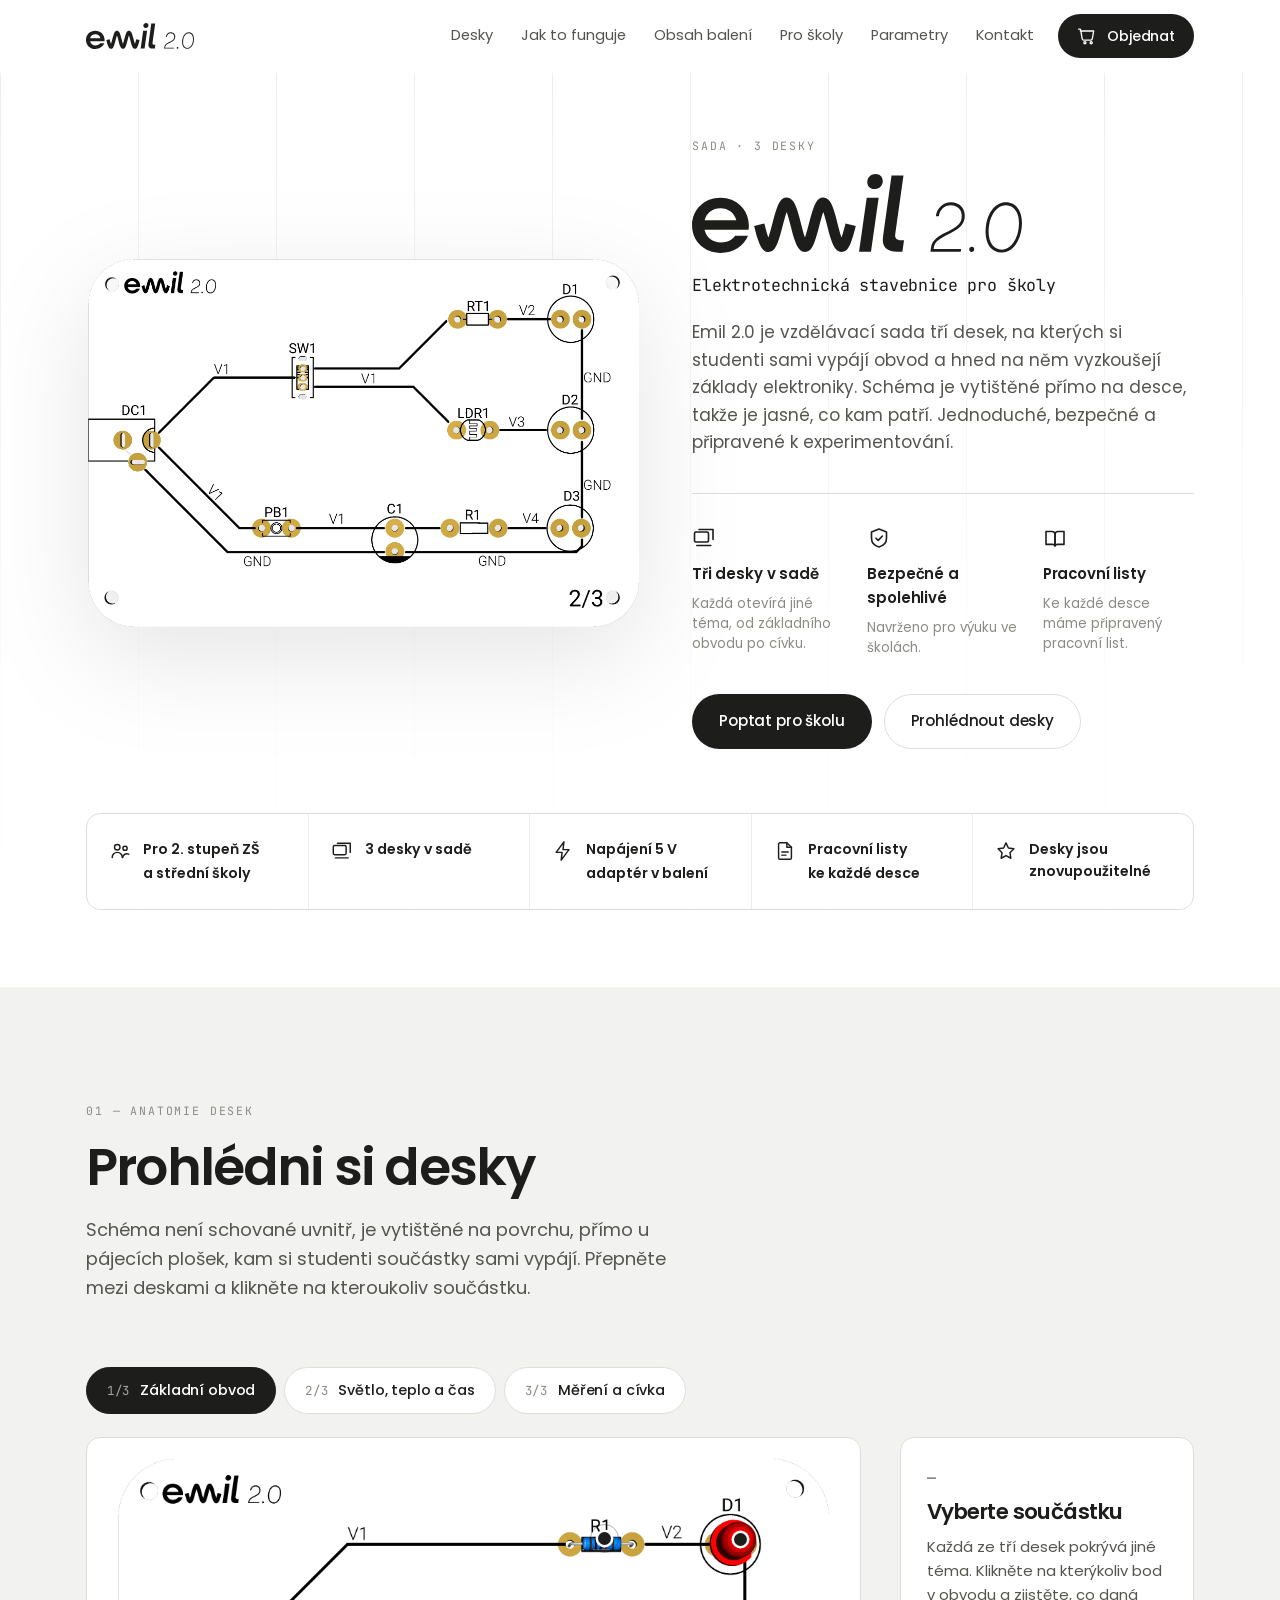
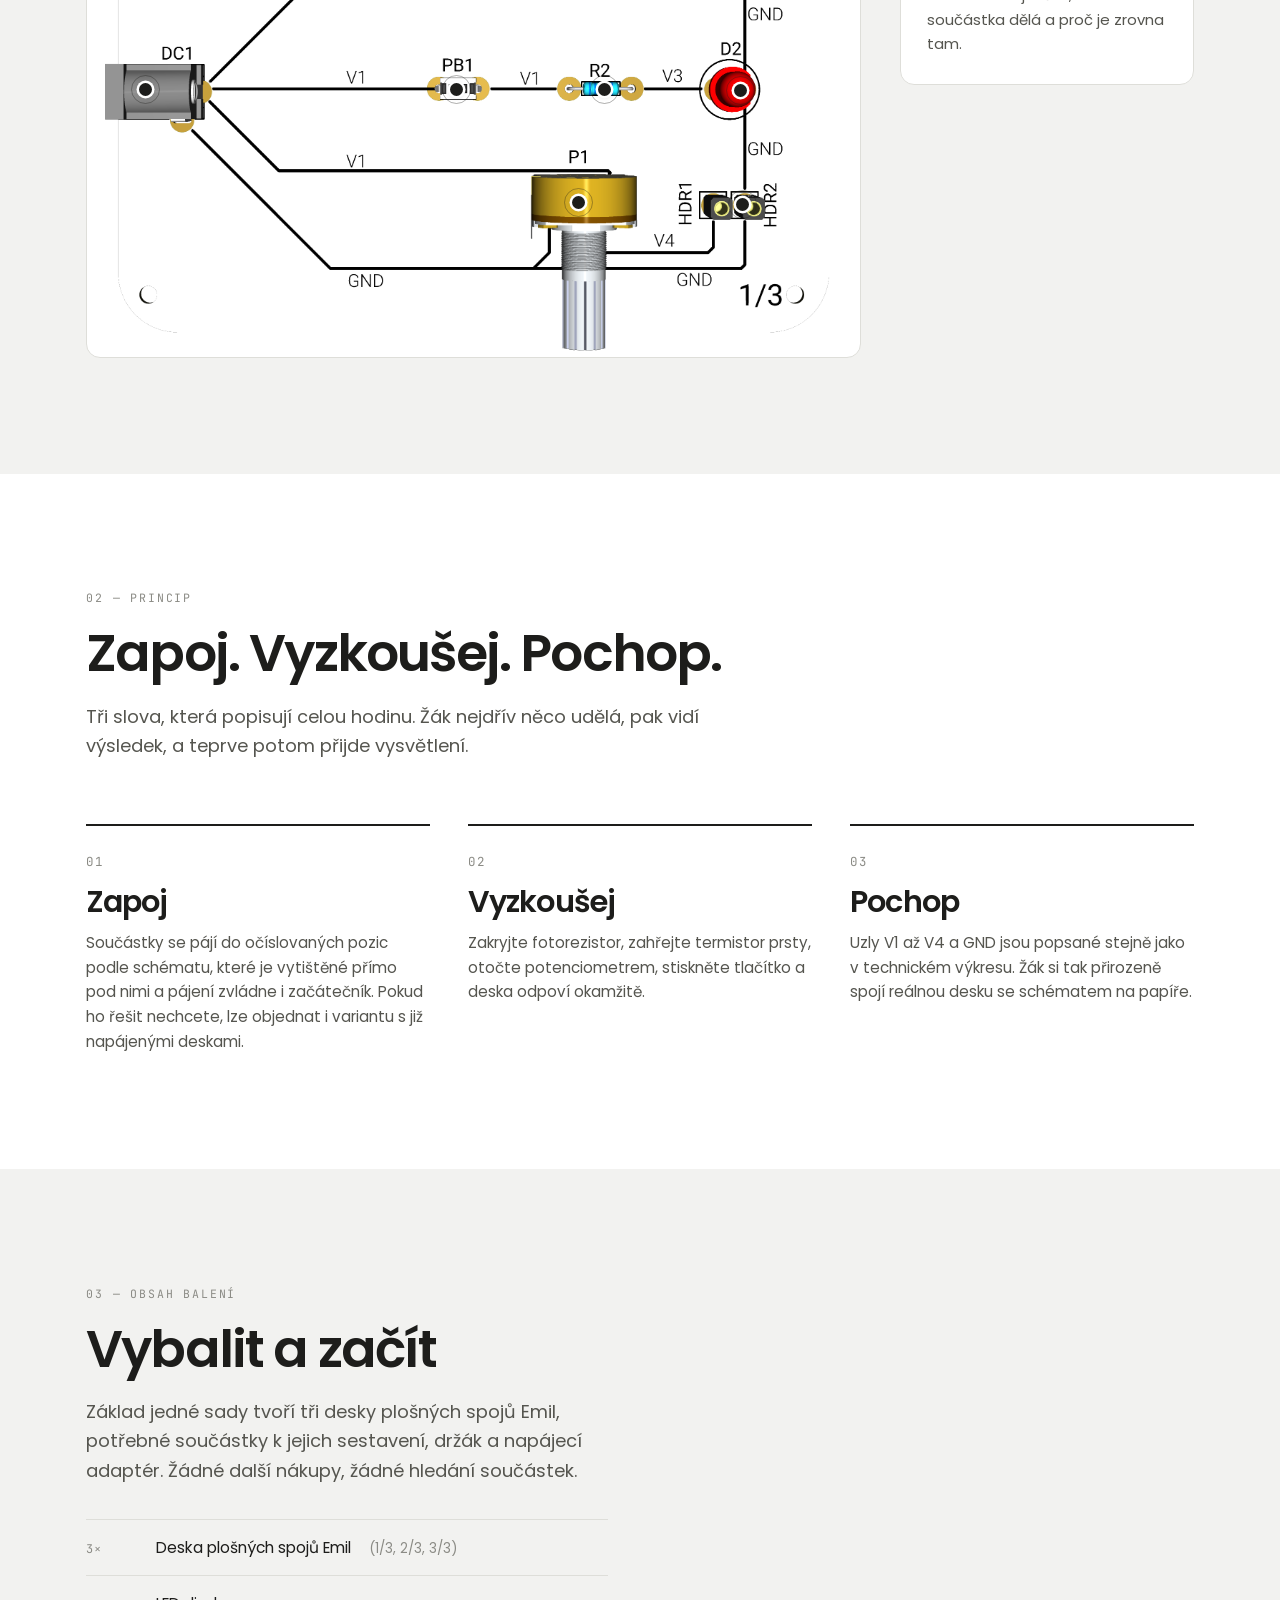
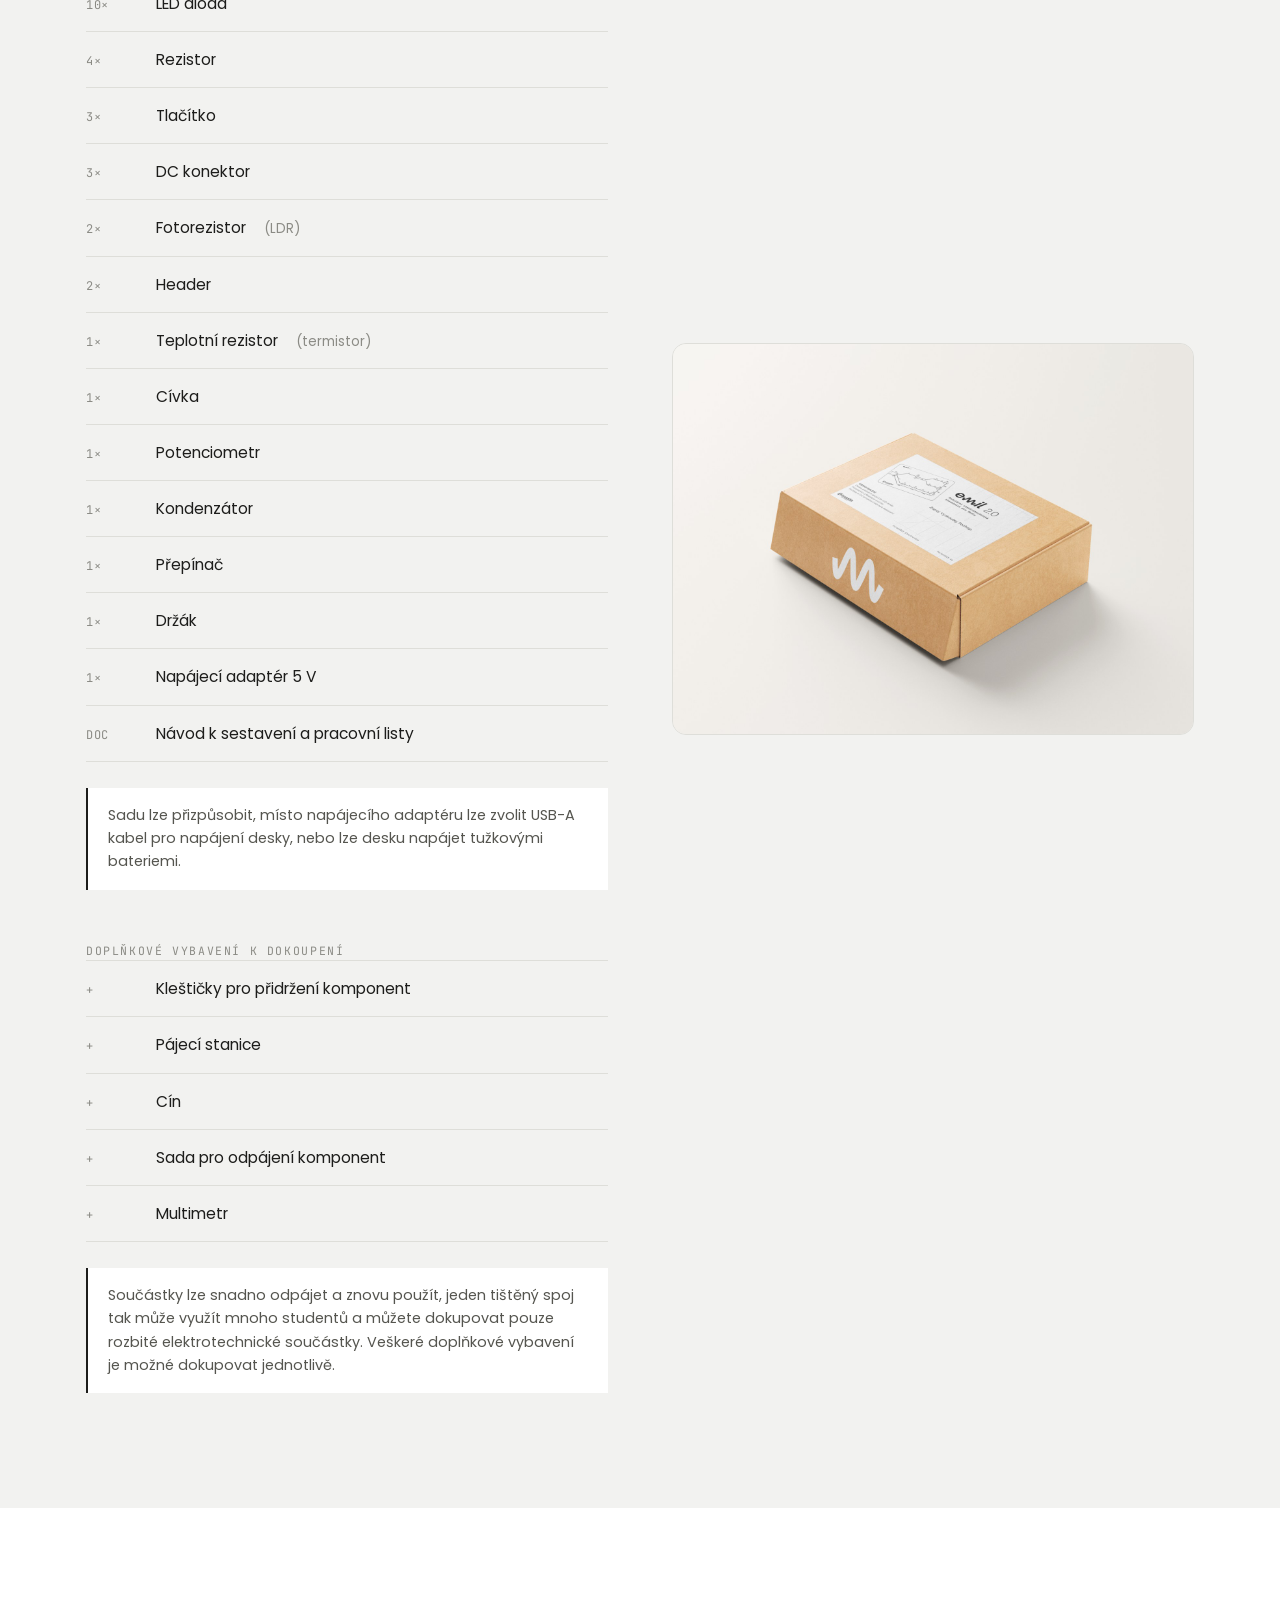
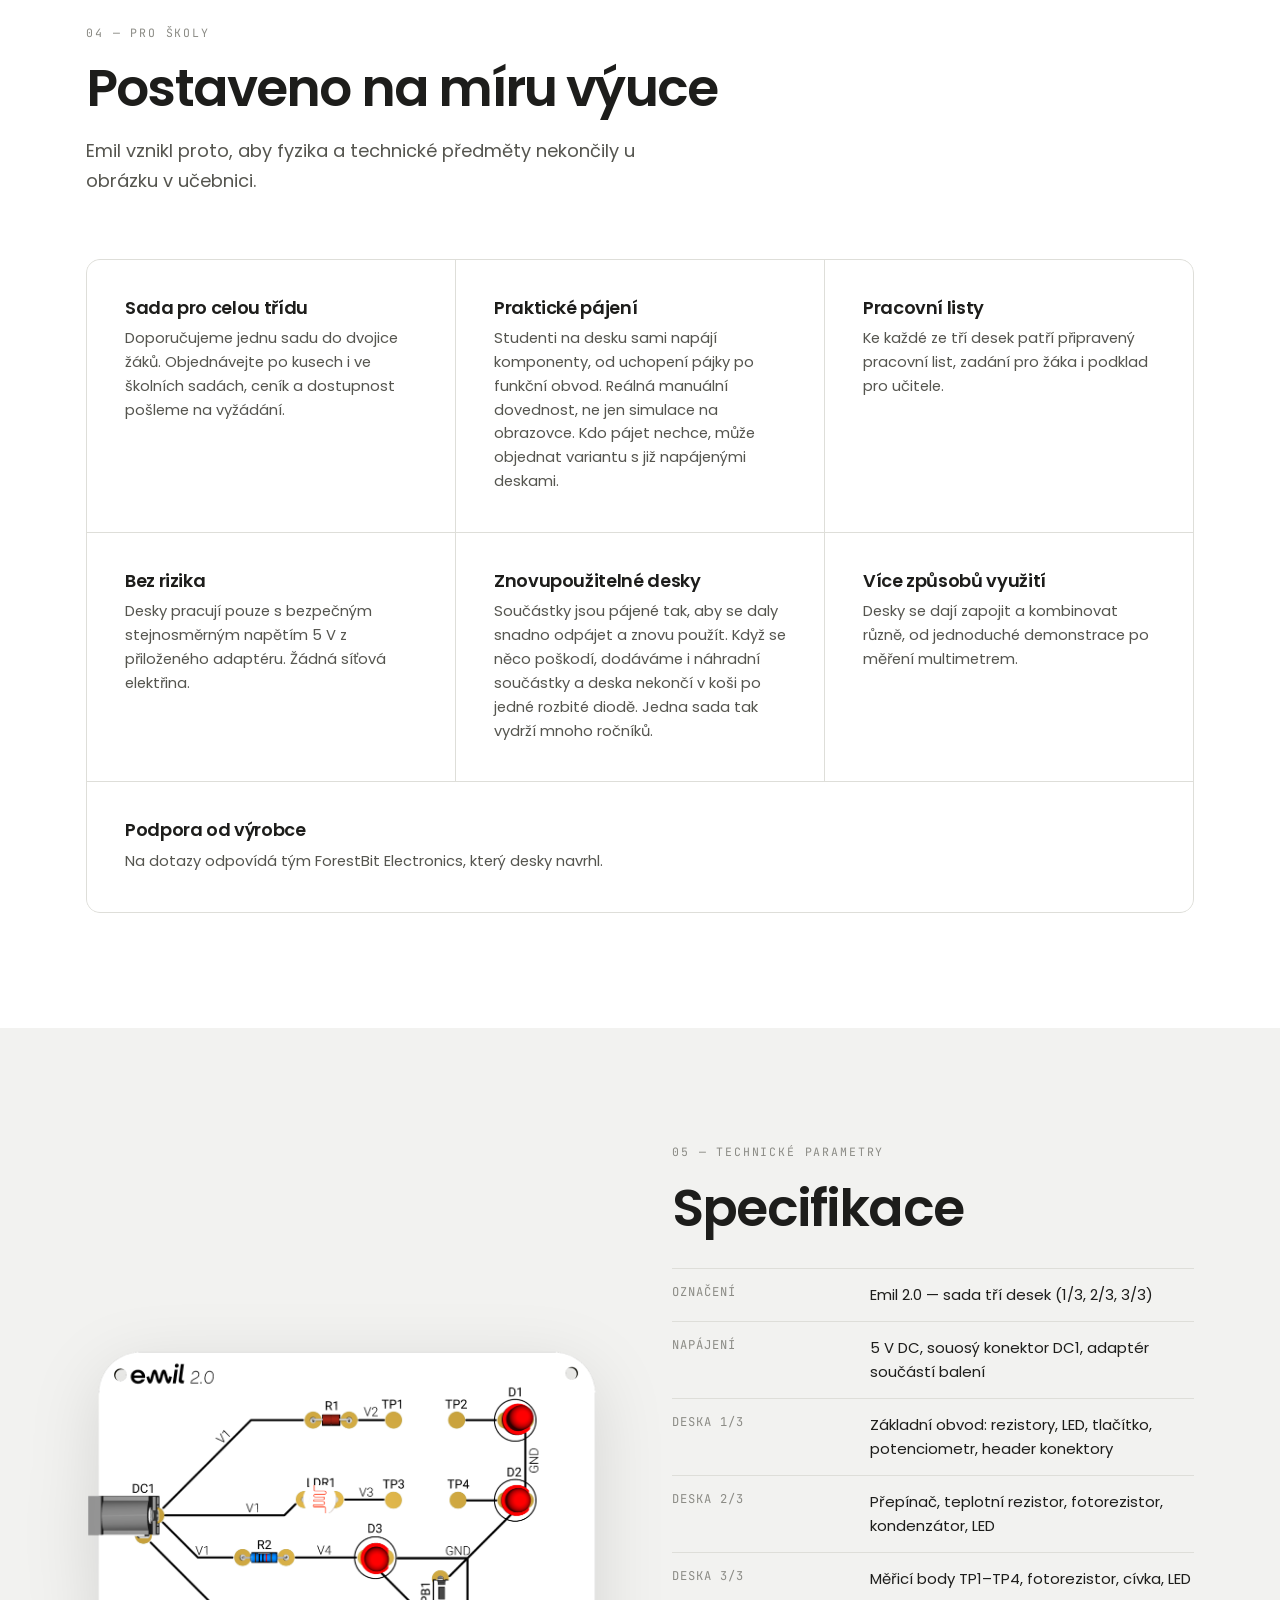
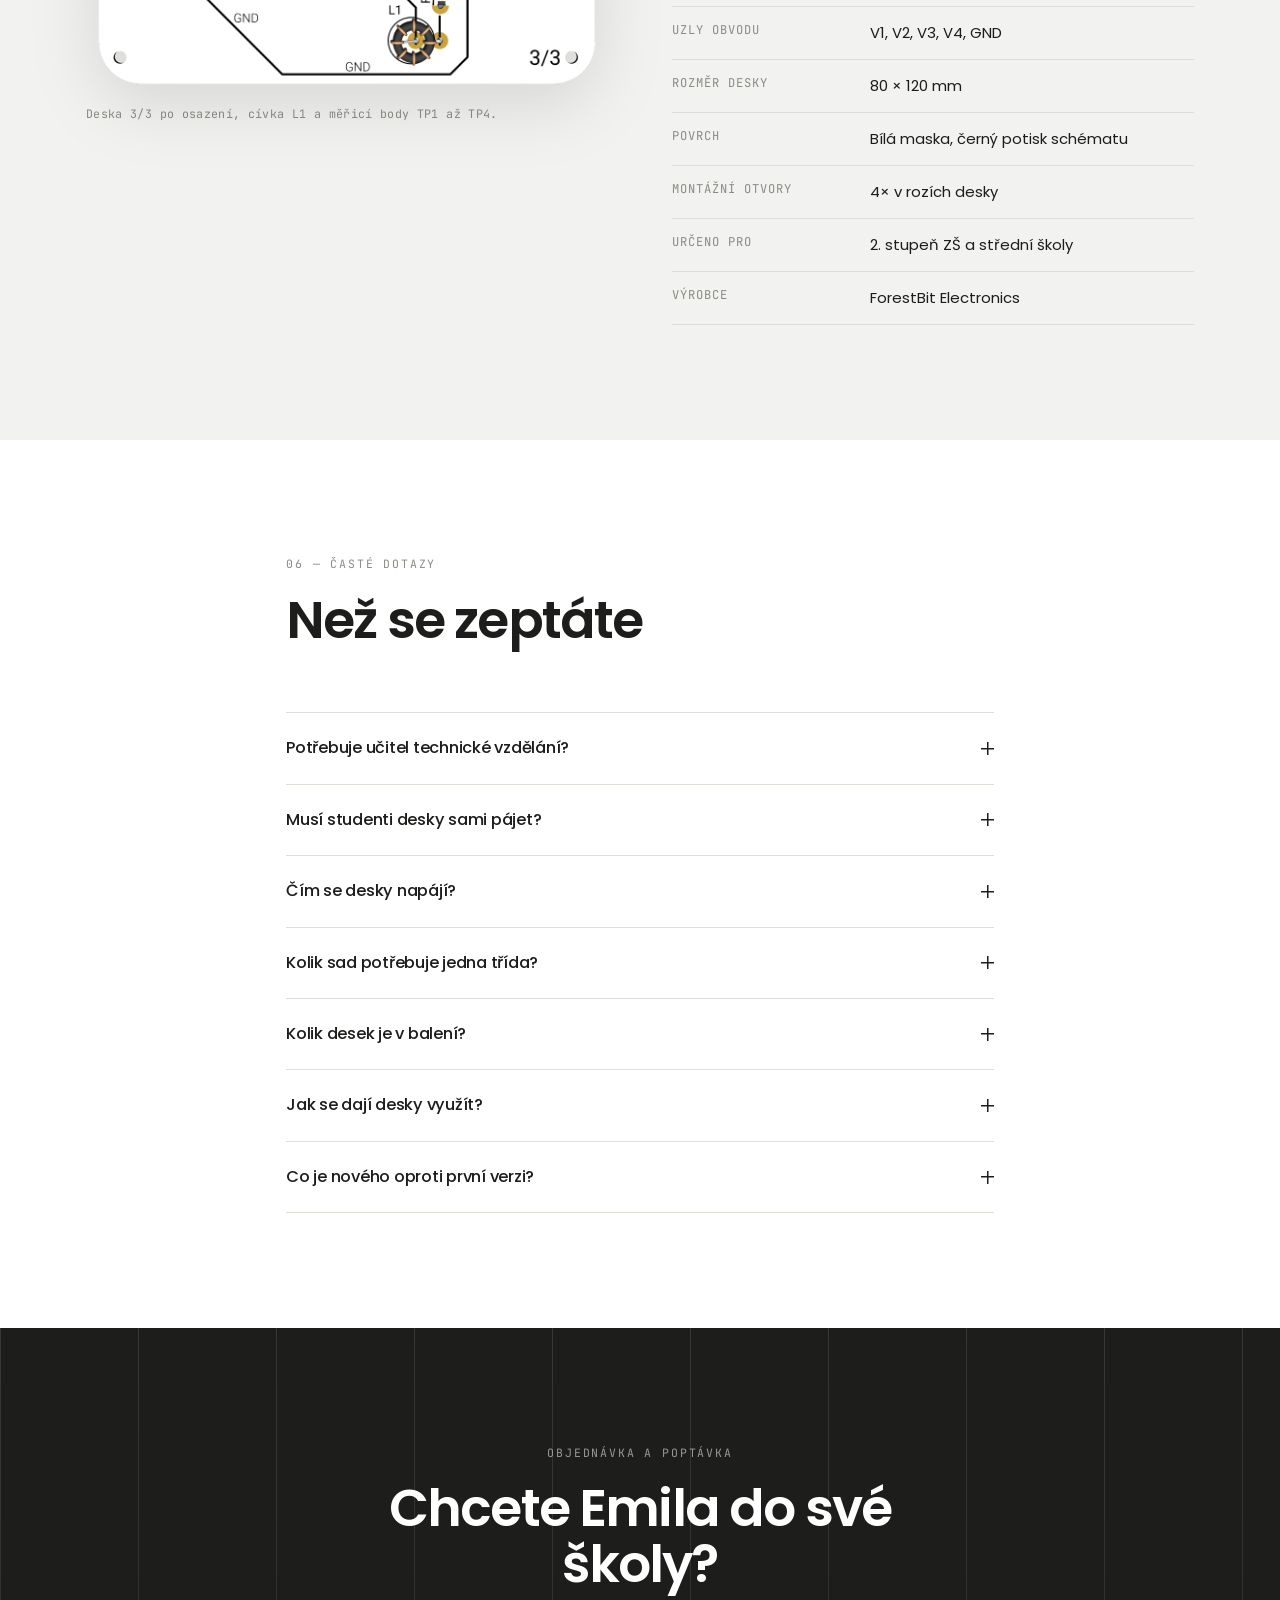
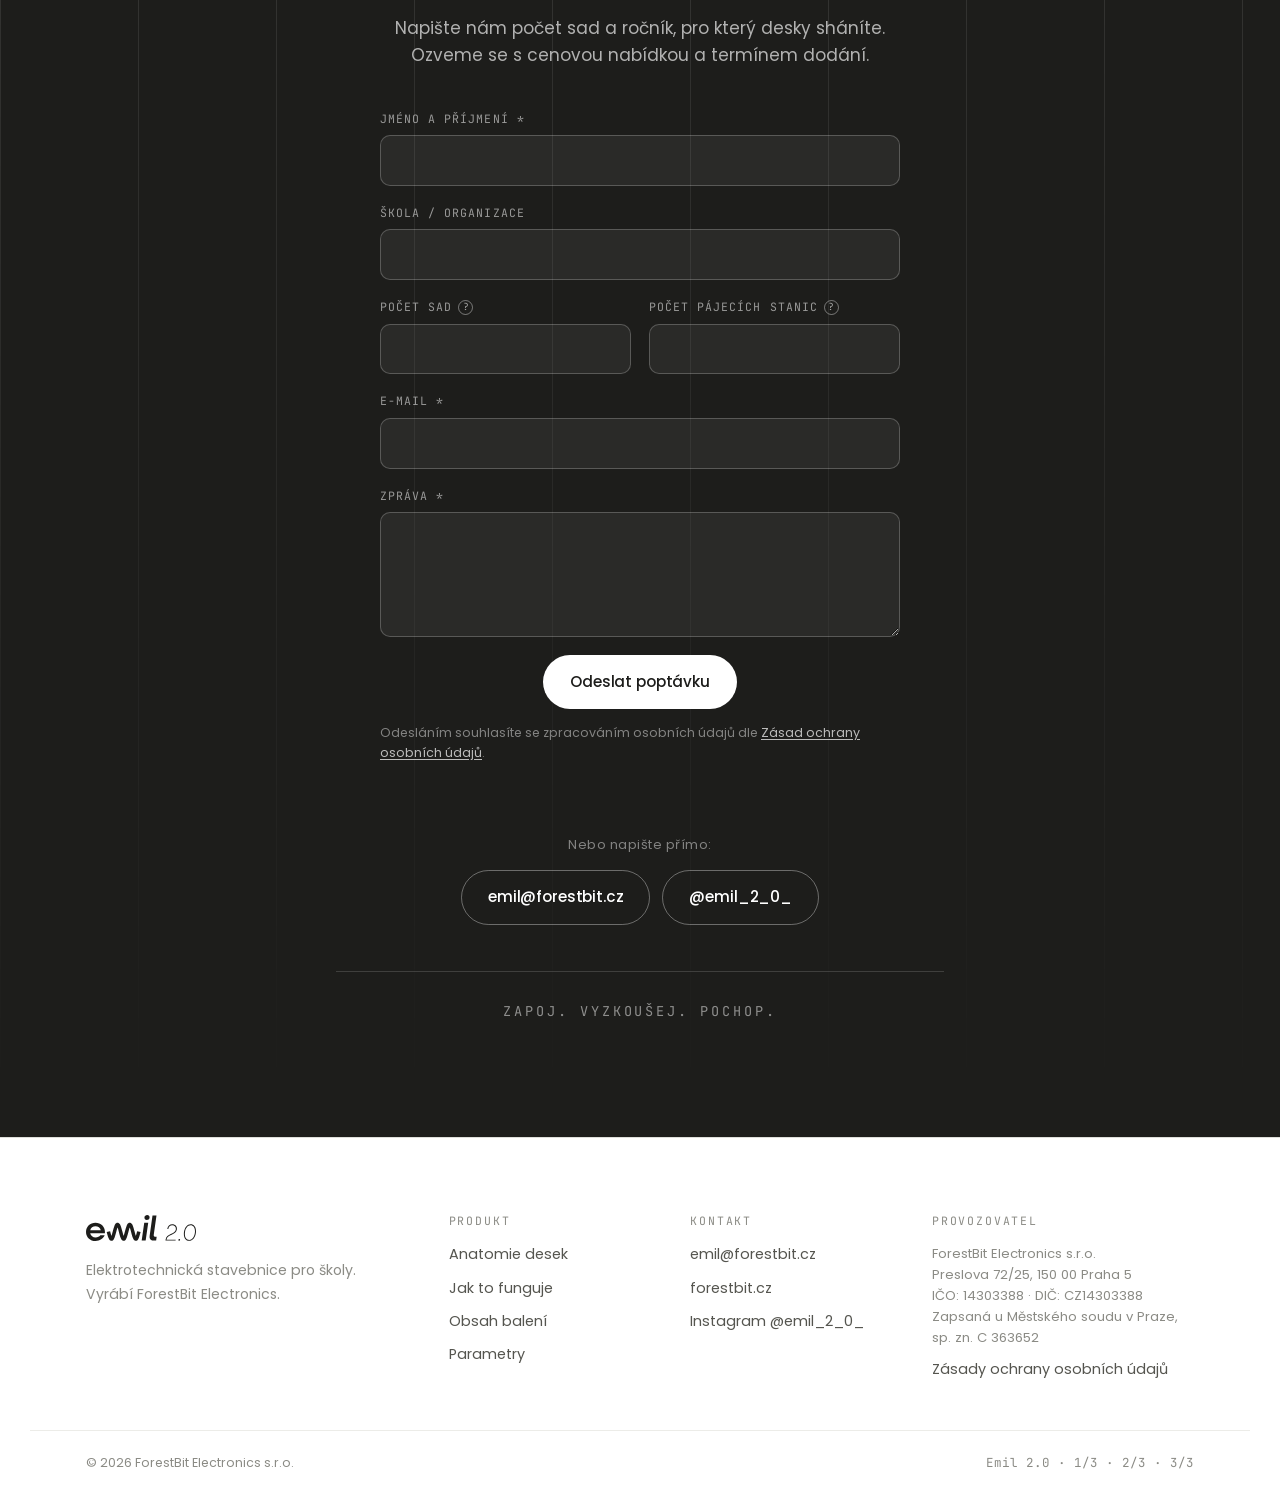
==== index.html @ 06e22cb7 "text" ====
<!DOCTYPE html>
<html lang="cs">
<head>
<meta charset="utf-8">
<meta name="viewport" content="width=device-width, initial-scale=1">
<title>Emil 2.0 — elektrotechnická stavebnice pro školy | ForestBit Electronics</title>
<meta name="description" content="Emil 2.0 je elektrotechnická stavebnice pro základní a střední školy. Tři desky plošných spojů, součástky, adaptér 5 V a pracovní listy. Zapoj. Vyzkoušej. Pochop.">
<meta name="theme-color" content="#ffffff">
<link rel="canonical" href="https://emil.forestbit.cz/">
<meta property="og:title" content="Emil 2.0 — elektrotechnická stavebnice pro školy">
<meta property="og:description" content="Zapoj. Vyzkoušej. Pochop. Tři naučné desky plošných spojů pro výuku základů elektroniky.">
<meta property="og:image" content="https://emil.forestbit.cz/assets/img/emil-deska-2.png">
<meta property="og:url" content="https://emil.forestbit.cz/">
<meta property="og:type" content="website">
<meta property="og:locale" content="cs_CZ">
<meta property="og:site_name" content="Emil 2.0">
<meta name="twitter:card" content="summary_large_image">
<meta name="twitter:title" content="Emil 2.0 — elektrotechnická stavebnice pro školy">
<meta name="twitter:description" content="Zapoj. Vyzkoušej. Pochop. Tři naučné desky plošných spojů pro výuku základů elektroniky.">
<meta name="twitter:image" content="https://emil.forestbit.cz/assets/img/emil-deska-2.png">
<link rel="icon" href="assets/img/favicon.svg" type="image/svg+xml">
<link rel="stylesheet" href="assets/css/fonts.css">
<link rel="stylesheet" href="assets/css/style.css">
<script type="application/ld+json">
{
  "@context": "https://schema.org",
  "@type": "Organization",
  "name": "ForestBit Electronics s.r.o.",
  "url": "https://emil.forestbit.cz/",
  "logo": "https://emil.forestbit.cz/assets/img/emil-logo.svg",
  "email": "emil@forestbit.cz",
  "address": {
    "@type": "PostalAddress",
    "streetAddress": "Preslova 72/25",
    "addressLocality": "Praha 5",
    "postalCode": "150 00",
    "addressCountry": "CZ"
  },
  "identifier": {
    "@type": "PropertyValue",
    "name": "IČO",
    "value": "14303388"
  },
  "vatID": "CZ14303388"
}
</script>
<script type="application/ld+json">
{
  "@context": "https://schema.org",
  "@type": "Product",
  "name": "Emil 2.0",
  "description": "Elektrotechnická stavebnice pro školy — sada tří desek plošných spojů pro výuku základů elektroniky.",
  "image": "https://emil.forestbit.cz/assets/img/emil-deska-2.png",
  "brand": { "@type": "Brand", "name": "ForestBit Electronics" },
  "manufacturer": { "@type": "Organization", "name": "ForestBit Electronics s.r.o." },
  "audience": { "@type": "EducationalAudience", "educationalRole": "student" }
}
</script>
</head>
<body>

<a class="skip-link" href="#hlavni">Přeskočit na obsah</a>
<span id="top" class="visually-hidden"></span>

<!-- ============ HEADER ============ -->
<header class="site-header">
  <div class="wrap header-inner">

    <a class="brand" href="#top" aria-label="Emil 2.0 — úvod">
      <img src="assets/img/emil-logo.svg" alt="Emil 2.0" width="1969" height="475">
    </a>

    <nav class="site-nav" id="nav" aria-label="Hlavní navigace">
      <a href="#desky">Desky</a>
      <a href="#princip">Jak to funguje</a>
      <a href="#baleni">Obsah balení</a>
      <a href="#skoly">Pro školy</a>
      <a href="#parametry">Parametry</a>
      <a href="#kontakt">Kontakt</a>
    </nav>

    <div class="header-actions">
      <a class="btn btn--solid btn--sm" href="#kontakt">
        <svg viewBox="0 0 24 24" class="ico" aria-hidden="true"><path d="M4 6h16l-1.6 9.2a2 2 0 0 1-2 1.8H8.2a2 2 0 0 1-2-1.7L4.4 4.6A1 1 0 0 0 3.4 3.8H2"/><circle cx="9.5" cy="20" r="1.3"/><circle cx="17" cy="20" r="1.3"/></svg>
        Objednat
      </a>
      <button class="nav-toggle" id="navToggle" aria-expanded="false" aria-controls="nav" aria-label="Otevřít menu">
        <span></span><span></span><span></span>
      </button>
    </div>

  </div>
</header>

<main id="hlavni">

<!-- ============ HERO ============ -->
<section class="hero">
  <div class="blueprint" aria-hidden="true"></div>

  <div class="wrap hero-grid">

    <figure class="hero-visual reveal">
      <img src="assets/img/emil-deska-2-hero.png"
           alt="Neosazená deska plošných spojů Emil 2.0 (2/3) s potiskem schématu a pájecími ploškami"
           width="2160" height="1439" fetchpriority="high">
    </figure>

    <div class="hero-copy reveal">
      <p class="eyebrow">Sada · 3 desky</p>

      <h1 class="hero-title">
        <img class="hero-logo" src="assets/img/emil-logo.svg" alt="Emil 2.0" width="1969" height="475">
      </h1>

      <p class="hero-sub">Elektrotechnická stavebnice pro školy</p>

      <p class="hero-text">
        Emil 2.0 je vzdělávací sada tří desek, na kterých si studenti sami
        vypájí obvod a hned na něm vyzkoušejí základy elektroniky. Schéma je
        vytištěné přímo na desce, takže je jasné, co kam patří. Jednoduché,
        bezpečné a připravené k experimentování.
      </p>

      <ul class="hero-features">
        <li>
          <svg viewBox="0 0 24 24" class="ico" aria-hidden="true"><rect x="2.5" y="6" width="14" height="10" rx="1.5"/><path d="M7 3.5h14v10M4.8 19.5h14"/></svg>
          <b>Tři desky v sadě</b>
          <span>Každá otevírá jiné téma, od základního obvodu po cívku.</span>
        </li>
        <li>
          <svg viewBox="0 0 24 24" class="ico" aria-hidden="true"><path d="M12 3l7.5 3v6c0 4.4-3.1 7.9-7.5 9-4.4-1.1-7.5-4.6-7.5-9V6z"/><path d="M9 12.2l2.2 2.2L15.4 10"/></svg>
          <b>Bezpečné a spolehlivé</b>
          <span>Navrženo pro výuku ve školách.</span>
        </li>
        <li>
          <svg viewBox="0 0 24 24" class="ico" aria-hidden="true"><path d="M3 5.5h6a3 3 0 0 1 3 3V20a2.6 2.6 0 0 0-2.4-1.6H3z"/><path d="M21 5.5h-6a3 3 0 0 0-3 3V20a2.6 2.6 0 0 1 2.4-1.6H21z"/></svg>
          <b>Pracovní listy</b>
          <span>Ke každé desce máme připravený pracovní list.</span>
        </li>
      </ul>

      <div class="hero-cta">
        <a class="btn btn--solid" href="#kontakt">Poptat pro školu</a>
        <a class="btn btn--ghost" href="#desky">Prohlédnout desky</a>
      </div>
    </div>

  </div>

  <!-- spec strip -->
  <div class="wrap">
    <ul class="specstrip reveal">
      <li>
        <svg viewBox="0 0 24 24" class="ico" aria-hidden="true"><circle cx="9" cy="8" r="3"/><path d="M3.5 19a5.5 5.5 0 0 1 11 0"/><circle cx="17.5" cy="9" r="2.3"/><path d="M15 19a4.6 4.6 0 0 1 6.5-3.6"/></svg>
        <b>Pro 2. stupeň ZŠ</b><span>a střední školy</span>
      </li>
      <li>
        <svg viewBox="0 0 24 24" class="ico" aria-hidden="true"><rect x="2.5" y="6" width="14" height="10" rx="1.5"/><path d="M7 3.5h14v10M4.8 19.5h14"/></svg>
        <b>3 desky v sadě</b>
      </li>
      <li>
        <svg viewBox="0 0 24 24" class="ico" aria-hidden="true"><path d="M13 2L4.5 13.5H11L10 22l8.5-11.5H12z"/></svg>
        <b>Napájení 5 V</b><span>adaptér v balení</span>
      </li>
      <li>
        <svg viewBox="0 0 24 24" class="ico" aria-hidden="true"><path d="M14 3H6.5A1.5 1.5 0 0 0 5 4.5v15A1.5 1.5 0 0 0 6.5 21h11a1.5 1.5 0 0 0 1.5-1.5V8z"/><path d="M14 3v5h5M8.5 13h7M8.5 16.5h4.5"/></svg>
        <b>Pracovní listy</b><span>ke každé desce</span>
      </li>
      <li>
        <svg viewBox="0 0 24 24" class="ico" aria-hidden="true"><path d="M12 3.2l2.6 5.5 6 .9-4.3 4.3 1 6-5.3-2.9-5.3 2.9 1-6L3.4 9.6l6-.9z"/></svg>
        <b>Desky jsou znovupoužitelné</b>
      </li>
    </ul>
  </div>
</section>

<!-- ============ INTERAKTIVNÍ DESKY ============ -->
<section class="section section--wash" id="desky">
  <div class="wrap">

    <header class="sec-head reveal">
      <p class="eyebrow">01 — Anatomie desek</p>
      <h2>Prohlédni si desky</h2>
      <p class="sec-lead">
        Schéma není schované uvnitř, je vytištěné na povrchu, přímo u pájecích
        plošek, kam si studenti součástky sami vypájí. Přepněte mezi deskami
        a klikněte na kteroukoliv součástku.
      </p>
    </header>

    <div class="board reveal">

      <div class="board-tabs" role="tablist" aria-label="Výběr desky">
        <button role="tab" id="tab-b1" aria-controls="panel-b1" aria-selected="true" data-board="b1">
          <span class="tab-num">1/3</span><span class="tab-name">Základní obvod</span>
        </button>
        <button role="tab" id="tab-b2" aria-controls="panel-b2" aria-selected="false" tabindex="-1" data-board="b2">
          <span class="tab-num">2/3</span><span class="tab-name">Světlo, teplo a čas</span>
        </button>
        <button role="tab" id="tab-b3" aria-controls="panel-b3" aria-selected="false" tabindex="-1" data-board="b3">
          <span class="tab-num">3/3</span><span class="tab-name">Měření a cívka</span>
        </button>
      </div>

      <div class="board-stages">

        <!-- ---- Deska 1/3 ---- -->
        <div class="board-stage" id="panel-b1" role="tabpanel" aria-labelledby="tab-b1">
          <img src="assets/img/emil-deska-1.png" alt="Deska Emil 1/3 — DC konektor, rezistory, dvě LED diody, tlačítko, potenciometr a dva header konektory" width="2160" height="1451">
          <div class="hotspots">
            <button class="hs" style="--x:7.5%;--y:48.4%"  data-part="b1-dc1"><i></i><span class="hs-tag">DC1</span></button>
            <button class="hs" style="--x:66.9%;--y:19.3%" data-part="b1-r1"><i></i><span class="hs-tag">R1</span></button>
            <button class="hs" style="--x:84.5%;--y:19.6%" data-part="b1-d1"><i></i><span class="hs-tag">D1</span></button>
            <button class="hs" style="--x:47.8%;--y:48.4%" data-part="b1-pb1"><i></i><span class="hs-tag">PB1</span></button>
            <button class="hs" style="--x:66.9%;--y:48.4%" data-part="b1-r2"><i></i><span class="hs-tag">R2</span></button>
            <button class="hs" style="--x:84.5%;--y:48.6%" data-part="b1-d2"><i></i><span class="hs-tag">D2</span></button>
            <button class="hs" style="--x:63.5%;--y:70.1%" data-part="b1-p1"><i></i><span class="hs-tag">P1</span></button>
            <button class="hs" style="--x:84.7%;--y:70.5%" data-part="b1-hdr"><i></i><span class="hs-tag">HDR</span></button>
          </div>
        </div>

        <!-- ---- Deska 2/3 ---- -->
        <div class="board-stage" id="panel-b2" role="tabpanel" aria-labelledby="tab-b2" hidden>
          <img src="assets/img/emil-deska-2.png" alt="Deska Emil 2/3 — DC konektor, přepínač, teplotní rezistor, fotorezistor, tlačítko, kondenzátor, rezistor a tři LED diody" width="2160" height="1439" loading="lazy">
          <div class="hotspots">
            <button class="hs" style="--x:7.5%;--y:48.5%"  data-part="b2-dc1"><i></i><span class="hs-tag">DC1</span></button>
            <button class="hs" style="--x:39.5%;--y:32.7%" data-part="b2-sw1"><i></i><span class="hs-tag">SW1</span></button>
            <button class="hs" style="--x:69.5%;--y:18.0%" data-part="b2-rt1"><i></i><span class="hs-tag">RT1</span></button>
            <button class="hs" style="--x:85.9%;--y:18.0%" data-part="b2-d1"><i></i><span class="hs-tag">D1</span></button>
            <button class="hs" style="--x:68.6%;--y:46.6%" data-part="b2-ldr1"><i></i><span class="hs-tag">LDR1</span></button>
            <button class="hs" style="--x:85.9%;--y:46.6%" data-part="b2-d2"><i></i><span class="hs-tag">D2</span></button>
            <button class="hs" style="--x:34.6%;--y:71.1%" data-part="b2-pb1"><i></i><span class="hs-tag">PB1</span></button>
            <button class="hs" style="--x:55.3%;--y:72.2%" data-part="b2-c1"><i></i><span class="hs-tag">C1</span></button>
            <button class="hs" style="--x:68.9%;--y:71.1%" data-part="b2-r1"><i></i><span class="hs-tag">R1</span></button>
            <button class="hs" style="--x:85.9%;--y:71.1%" data-part="b2-d3"><i></i><span class="hs-tag">D3</span></button>
          </div>
        </div>

        <!-- ---- Deska 3/3 ---- -->
        <div class="board-stage" id="panel-b3" role="tabpanel" aria-labelledby="tab-b3" hidden>
          <img src="assets/img/emil-deska-3.png" alt="Deska Emil 3/3 — DC konektor, rezistory, fotorezistor, testovací body TP1 až TP4, tři LED diody, cívka a tlačítko" width="2160" height="1439" loading="lazy">
          <div class="hotspots">
            <button class="hs" style="--x:7.5%;--y:47.8%"  data-part="b3-dc1"><i></i><span class="hs-tag">DC1</span></button>
            <button class="hs" style="--x:47.0%;--y:22.0%" data-part="b3-r1"><i></i><span class="hs-tag">R1</span></button>
            <button class="hs" style="--x:59.0%;--y:22.0%" data-part="b3-tp1"><i></i><span class="hs-tag">TP1</span></button>
            <button class="hs" style="--x:70.9%;--y:22.0%" data-part="b3-tp2"><i></i><span class="hs-tag">TP2</span></button>
            <button class="hs" style="--x:82.5%;--y:21.7%" data-part="b3-d1"><i></i><span class="hs-tag">D1</span></button>
            <button class="hs" style="--x:44.5%;--y:44.8%" data-part="b3-ldr1"><i></i><span class="hs-tag">LDR1</span></button>
            <button class="hs" style="--x:59.0%;--y:44.7%" data-part="b3-tp3"><i></i><span class="hs-tag">TP3</span></button>
            <button class="hs" style="--x:70.9%;--y:44.7%" data-part="b3-tp4"><i></i><span class="hs-tag">TP4</span></button>
            <button class="hs" style="--x:82.4%;--y:44.7%" data-part="b3-d2"><i></i><span class="hs-tag">D2</span></button>
            <button class="hs" style="--x:34.0%;--y:60.7%" data-part="b3-r2"><i></i><span class="hs-tag">R2</span></button>
            <button class="hs" style="--x:55.3%;--y:59.8%" data-part="b3-d3"><i></i><span class="hs-tag">D3</span></button>
            <button class="hs" style="--x:67.4%;--y:70.6%" data-part="b3-pb1"><i></i><span class="hs-tag">PB1</span></button>
            <button class="hs" style="--x:62.5%;--y:82.6%" data-part="b3-l1"><i></i><span class="hs-tag">L1</span></button>
          </div>
        </div>

      </div>

      <aside class="board-panel" aria-live="polite">
        <p class="panel-ref" id="partRef">—</p>
        <h3 id="partName">Vyberte součástku</h3>
        <p id="partText">
          Každá ze tří desek pokrývá jiné téma. Klikněte na kterýkoliv bod
          v obvodu a zjistěte, co daná součástka dělá a proč je zrovna tam.
        </p>
        <dl class="panel-meta" id="partMeta" hidden>
          <div><dt>Uzel</dt><dd id="partNode">—</dd></div>
          <div><dt>Typ</dt><dd id="partType">—</dd></div>
        </dl>
      </aside>

    </div>
  </div>
</section>

<!-- ============ PRINCIP ============ -->
<section class="section" id="princip">
  <div class="wrap">

    <header class="sec-head reveal">
      <p class="eyebrow">02 — Princip</p>
      <h2>Zapoj. Vyzkoušej. Pochop.</h2>
      <p class="sec-lead">
        Tři slova, která popisují celou hodinu. Žák nejdřív něco udělá,
        pak vidí výsledek, a teprve potom přijde vysvětlení.
      </p>
    </header>

    <ol class="steps">
      <li class="step reveal">
        <span class="step-num">01</span>
        <h3>Zapoj</h3>
        <p>
          Součástky se pájí do očíslovaných pozic podle schématu, které je
          vytištěné přímo pod nimi a pájení zvládne i začátečník. Pokud ho
          řešit nechcete, lze objednat i variantu s již napájenými deskami.
        </p>
      </li>
      <li class="step reveal">
        <span class="step-num">02</span>
        <h3>Vyzkoušej</h3>
        <p>
          Zakryjte fotorezistor, zahřejte termistor prsty, otočte
          potenciometrem, stiskněte tlačítko a deska odpoví okamžitě.
        </p>
      </li>
      <li class="step reveal">
        <span class="step-num">03</span>
        <h3>Pochop</h3>
        <p>
          Uzly V1 až V4 a GND jsou popsané stejně jako v technickém výkresu.
          Žák si tak přirozeně spojí reálnou desku se schématem na papíře.
        </p>
      </li>
    </ol>

  </div>
</section>

<!-- ============ OBSAH BALENÍ ============ -->
<section class="section section--wash" id="baleni">
  <div class="wrap split">

    <div class="split-copy reveal">
      <p class="eyebrow">03 — Obsah balení</p>
      <h2>Vybalit a začít</h2>
      <p class="sec-lead">
        Základ jedné sady tvoří tři desky plošných spojů Emil, potřebné
        součástky k jejich sestavení, držák a napájecí adaptér. Žádné další
        nákupy, žádné hledání součástek.
      </p>

      <ul class="parts">
        <li><span class="parts-ref">3×</span> Deska plošných spojů Emil <em>(1/3, 2/3, 3/3)</em></li>
        <li><span class="parts-ref">10×</span> LED dioda</li>
        <li><span class="parts-ref">4×</span> Rezistor</li>
        <li><span class="parts-ref">3×</span> Tlačítko</li>
        <li><span class="parts-ref">3×</span> DC konektor</li>
        <li><span class="parts-ref">2×</span> Fotorezistor <em>(LDR)</em></li>
        <li><span class="parts-ref">2×</span> Header</li>
        <li><span class="parts-ref">1×</span> Teplotní rezistor <em>(termistor)</em></li>
        <li><span class="parts-ref">1×</span> Cívka</li>
        <li><span class="parts-ref">1×</span> Potenciometr</li>
        <li><span class="parts-ref">1×</span> Kondenzátor</li>
        <li><span class="parts-ref">1×</span> Přepínač</li>
        <li><span class="parts-ref">1×</span> Držák</li>
        <li><span class="parts-ref">1×</span> Napájecí adaptér 5 V</li>
        <li><span class="parts-ref">DOC</span> Návod k sestavení a pracovní listy</li>
      </ul>

      <p class="note">
        Sadu lze přizpůsobit, místo napájecího adaptéru lze zvolit USB-A
        kabel pro napájení desky, nebo lze desku napájet tužkovými bateriemi.
      </p>

      <p class="parts-subhead">Doplňkové vybavení k dokoupení</p>
      <ul class="parts">
        <li><span class="parts-ref">+</span> Kleštičky pro přidržení komponent</li>
        <li><span class="parts-ref">+</span> Pájecí stanice</li>
        <li><span class="parts-ref">+</span> Cín</li>
        <li><span class="parts-ref">+</span> Sada pro odpájení komponent</li>
        <li><span class="parts-ref">+</span> Multimetr</li>
      </ul>

      <p class="note">
        Součástky lze snadno odpájet a znovu použít, jeden tištěný spoj tak
        může využít mnoho studentů a můžete dokupovat pouze rozbité
        elektrotechnické součástky. Veškeré doplňkové vybavení je možné
        dokupovat jednotlivě.
      </p>
    </div>

    <figure class="split-media reveal">
      <img src="assets/img/emil-box.jpg" alt="Papírová krabice Emil 2.0 s etiketou a sinusovým znakem na boku" width="1600" height="1200" loading="lazy">
    </figure>

  </div>
</section>

<!-- ============ PRO ŠKOLY ============ -->
<section class="section" id="skoly">
  <div class="wrap">

    <header class="sec-head reveal">
      <p class="eyebrow">04 — Pro školy</p>
      <h2>Postaveno na míru výuce</h2>
      <p class="sec-lead">
        Emil vznikl proto, aby fyzika a technické předměty nekončily
        u obrázku v učebnici.
      </p>
    </header>

    <div class="cards">
      <article class="card reveal">
        <h3>Sada pro celou třídu</h3>
        <p>Doporučujeme jednu sadu do dvojice žáků. Objednávejte po kusech i ve školních sadách, ceník a dostupnost pošleme na vyžádání.</p>
      </article>
      <article class="card reveal">
        <h3>Praktické pájení</h3>
        <p>Studenti na desku sami napájí komponenty, od uchopení pájky po funkční obvod. Reálná manuální dovednost, ne jen simulace na obrazovce. Kdo pájet nechce, může objednat variantu s již napájenými deskami.</p>
      </article>
      <article class="card reveal">
        <h3>Pracovní listy</h3>
        <p>Ke každé ze tří desek patří připravený pracovní list, zadání pro žáka i podklad pro učitele.</p>
      </article>
      <article class="card reveal">
        <h3>Bez rizika</h3>
        <p>Desky pracují pouze s bezpečným stejnosměrným napětím 5 V z přiloženého adaptéru. Žádná síťová elektřina.</p>
      </article>
      <article class="card reveal">
        <h3>Znovupoužitelné desky</h3>
        <p>Součástky jsou pájené tak, aby se daly snadno odpájet a znovu použít. Když se něco poškodí, dodáváme i náhradní součástky a deska nekončí v koši po jedné rozbité diodě. Jedna sada tak vydrží mnoho ročníků.</p>
      </article>
      <article class="card reveal">
        <h3>Více způsobů využití</h3>
        <p>Desky se dají zapojit a kombinovat různě, od jednoduché demonstrace po měření multimetrem.</p>
      </article>
      <article class="card reveal">
        <h3>Podpora od výrobce</h3>
        <p>Na dotazy odpovídá tým ForestBit Electronics, který desky navrhl.</p>
      </article>
    </div>

  </div>
</section>

<!-- ============ PARAMETRY ============ -->
<section class="section section--wash" id="parametry">
  <div class="wrap split split--rev">

    <figure class="split-media split-media--plain reveal">
      <img src="assets/img/emil-deska-3.png" alt="Osazená deska Emil 3/3 s rezistory, fotorezistorem, cívkou, tlačítkem a třemi LED diodami" width="2160" height="1439" loading="lazy">
      <figcaption>Deska 3/3 po osazení, cívka L1 a měřicí body TP1 až TP4.</figcaption>
    </figure>

    <div class="split-copy reveal">
      <p class="eyebrow">05 — Technické parametry</p>
      <h2>Specifikace</h2>

      <table class="spectable">
        <caption class="visually-hidden">Technické parametry sady Emil 2.0</caption>
        <tbody>
          <tr><th scope="row">Označení</th><td>Emil 2.0 — sada tří desek (1/3, 2/3, 3/3)</td></tr>
          <tr><th scope="row">Napájení</th><td>5 V DC, souosý konektor DC1, adaptér součástí balení</td></tr>
          <tr><th scope="row">Deska 1/3</th><td>Základní obvod: rezistory, LED, tlačítko, potenciometr, header konektory</td></tr>
          <tr><th scope="row">Deska 2/3</th><td>Přepínač, teplotní rezistor, fotorezistor, kondenzátor, LED</td></tr>
          <tr><th scope="row">Deska 3/3</th><td>Měřicí body TP1–TP4, fotorezistor, cívka, LED</td></tr>
          <tr><th scope="row">Uzly obvodu</th><td>V1, V2, V3, V4, GND</td></tr>
          <tr><th scope="row">Rozměr desky</th><td>80 × 120 mm</td></tr>
          <tr><th scope="row">Povrch</th><td>Bílá maska, černý potisk schématu</td></tr>
          <tr><th scope="row">Montážní otvory</th><td>4× v rozích desky</td></tr>
          <tr><th scope="row">Určeno pro</th><td>2. stupeň ZŠ a střední školy</td></tr>
          <tr><th scope="row">Výrobce</th><td>ForestBit Electronics</td></tr>
        </tbody>
      </table>
    </div>

  </div>
</section>

<!-- ============ FAQ ============ -->
<section class="section" id="faq">
  <div class="wrap wrap--narrow">

    <header class="sec-head reveal">
      <p class="eyebrow">06 — Časté dotazy</p>
      <h2>Než se zeptáte</h2>
    </header>

    <div class="faq reveal">
      <details>
        <summary>Potřebuje učitel technické vzdělání?</summary>
        <p>Ne. Ke každé desce je připravený pracovní list, který krok za krokem popisuje průběh hodiny i očekávané výsledky.</p>
      </details>
      <details>
        <summary>Musí studenti desky sami pájet?</summary>
        <p>Ano, osazení a zapájení součástek je součástí výuky a studenti si tak prakticky vyzkoušejí pájení. Kdo pájení řešit nechce, může objednat i variantu s již napájenými deskami.</p>
      </details>
      <details>
        <summary>Čím se desky napájí?</summary>
        <p>Napájecím adaptérem 5 V se souosým konektorem, který je součástí balení. Desky nepracují se síťovým napětím.</p>
      </details>
      <details>
        <summary>Kolik sad potřebuje jedna třída?</summary>
        <p>Doporučujeme jednu sadu do dvojice žáků, na běžnou třídu tedy vychází zhruba patnáct sad. Ve dvojici si žáci úlohu rozdělí a zároveň se u desky vystřídají.</p>
      </details>
      <details>
        <summary>Kolik desek je v balení?</summary>
        <p>Tři, Emil 1/3, 2/3 a 3/3. Každá se věnuje jinému tématu: základnímu obvodu, reakci na světlo a teplo, a měření s cívkou.</p>
      </details>
      <details>
        <summary>Jak se dají desky využít?</summary>
        <p>Různě podle úrovně třídy. Od jednoduché demonstrace „co se stane, když…" až po měření multimetrem nebo výpočtem hodnot.</p>
      </details>
      <details>
        <summary>Co je nového oproti první verzi?</summary>
        <p>Verze 2.0 je přepracovaná pro distribuci do škol, čitelnější potisk schématu, odolnější osazovací body a kompletní tištěná dokumentace v balení.</p>
      </details>
    </div>

  </div>
</section>

<!-- ============ KONTAKT / CTA ============ -->
<section class="section cta" id="kontakt">
  <div class="blueprint blueprint--dark" aria-hidden="true"></div>
  <div class="wrap cta-inner reveal">
    <p class="eyebrow eyebrow--inv">Objednávka a poptávka</p>
    <h2>Chcete Emila do své školy?</h2>
    <p class="cta-lead">
      Napište nám počet sad a ročník, pro který desky sháníte. Ozveme se
      s cenovou nabídkou a termínem dodání.
    </p>

    <form class="contact-form" id="contactForm" action="https://formsubmit.co/ajax/emil@forestbit.cz" method="POST" novalidate>
      <input type="hidden" name="_subject" value="Nová poptávka z webu Emil 2.0">
      <input type="hidden" name="_captcha" value="false">
      <input type="text" name="_honey" class="hp-field" tabindex="-1" autocomplete="off" aria-hidden="true">

      <div class="form-row">
        <label for="cfName">Jméno a příjmení *</label>
        <input type="text" id="cfName" name="Jméno" required autocomplete="name">
      </div>

      <div class="form-row">
        <label for="cfSchool">Škola / organizace</label>
        <input type="text" id="cfSchool" name="Škola" autocomplete="organization">
      </div>

      <div class="form-row form-row--split">
        <div>
          <label for="cfQty">
            Počet sad
            <span class="hint">
              <button type="button" class="hint-btn" aria-describedby="hintQty">?</button>
              <span class="hint-bubble" id="hintQty" role="tooltip">Doporučujeme jednu sadu na dvojici studentů.</span>
            </span>
          </label>
          <input type="number" id="cfQty" name="Počet sad" min="1" inputmode="numeric">
        </div>
        <div>
          <label for="cfStations">
            Počet pájecích stanic
            <span class="hint">
              <button type="button" class="hint-btn" aria-describedby="hintStations">?</button>
              <span class="hint-bubble" id="hintStations" role="tooltip">Doporučujeme jednu pájecí stanici na dvojici studentů.</span>
            </span>
          </label>
          <input type="number" id="cfStations" name="Počet pájecích stanic" min="1" inputmode="numeric">
        </div>
      </div>

      <div class="form-row">
        <label for="cfEmail">E-mail *</label>
        <input type="email" id="cfEmail" name="E-mail" required autocomplete="email">
      </div>

      <div class="form-row">
        <label for="cfMessage">Zpráva *</label>
        <textarea id="cfMessage" name="Zpráva" rows="4" required></textarea>
      </div>

      <button class="btn btn--inv" type="submit">Odeslat poptávku</button>
      <p class="form-consent">
        Odesláním souhlasíte se zpracováním osobních údajů dle
        <a href="ochrana-osobnich-udaju.html">Zásad ochrany osobních údajů</a>.
      </p>
      <p class="form-status" id="formStatus" role="status" aria-live="polite"></p>
    </form>

    <p class="cta-alt">Nebo napište přímo:</p>
    <div class="cta-actions">
      <a class="btn btn--outline-inv" href="mailto:emil@forestbit.cz?subject=Poptávka%20Emil%202.0">emil@forestbit.cz</a>
      <a class="btn btn--outline-inv" href="https://www.instagram.com/emil_2_0_/" target="_blank" rel="noopener">@emil_2_0_</a>
    </div>
    <p class="cta-claim">Zapoj. Vyzkoušej. Pochop.</p>
  </div>
</section>

</main>

<!-- ============ FOOTER ============ -->
<footer class="site-footer">
  <div class="wrap footer-grid">

    <div class="footer-brand">
      <img class="footer-logo" src="assets/img/emil-logo.svg" alt="Emil 2.0" width="1969" height="475">
      <p>Elektrotechnická stavebnice pro školy.<br>Vyrábí ForestBit Electronics.</p>
    </div>

    <nav class="footer-nav" aria-label="Patička">
      <h3>Produkt</h3>
      <a href="#desky">Anatomie desek</a>
      <a href="#princip">Jak to funguje</a>
      <a href="#baleni">Obsah balení</a>
      <a href="#parametry">Parametry</a>
    </nav>

    <nav class="footer-nav" aria-label="Kontakty">
      <h3>Kontakt</h3>
      <a href="mailto:emil@forestbit.cz">emil@forestbit.cz</a>
      <a href="https://forestbit.cz" target="_blank" rel="noopener">forestbit.cz</a>
      <a href="https://www.instagram.com/emil_2_0_/" target="_blank" rel="noopener">Instagram @emil_2_0_</a>
    </nav>

    <div class="footer-legal">
      <h3>Provozovatel</h3>
      <p>
        ForestBit Electronics s.r.o.<br>
        Preslova 72/25, 150 00 Praha 5<br>
        IČO: 14303388 · DIČ: CZ14303388<br>
        Zapsaná u Městského soudu v Praze, sp. zn. C 363652
      </p>
      <a href="ochrana-osobnich-udaju.html">Zásady ochrany osobních údajů</a>
    </div>

  </div>

  <div class="wrap footer-bottom">
    <p>© <span id="year">2026</span> ForestBit Electronics s.r.o.</p>
    <p class="footer-mono">Emil 2.0 · 1/3 · 2/3 · 3/3</p>
  </div>
</footer>

<script src="assets/js/main.js"></script>
</body>
</html>
---- assets/css/fonts.css ----
/* Self-hosted Poppins + JetBrains Mono (latin, latin-ext) — staženo z Google Fonts, aby web nenačítal fonty.googleapis.com */

@font-face {
  font-family: 'JetBrains Mono';
  font-style: normal;
  font-weight: 400;
  font-display: swap;
  src: url('../fonts/jetbrains-mono-400-latin-ext.woff2') format('woff2');
  unicode-range: U+0100-02BA, U+02BD-02C5, U+02C7-02CC, U+02CE-02D7, U+02DD-02FF, U+0304, U+0308, U+0329, U+1D00-1DBF, U+1E00-1E9F, U+1EF2-1EFF, U+2020, U+20A0-20AB, U+20AD-20C0, U+2113, U+2C60-2C7F, U+A720-A7FF;
}
@font-face {
  font-family: 'JetBrains Mono';
  font-style: normal;
  font-weight: 400;
  font-display: swap;
  src: url('../fonts/jetbrains-mono-400-latin.woff2') format('woff2');
  unicode-range: U+0000-00FF, U+0131, U+0152-0153, U+02BB-02BC, U+02C6, U+02DA, U+02DC, U+0304, U+0308, U+0329, U+2000-206F, U+20AC, U+2122, U+2191, U+2193, U+2212, U+2215, U+FEFF, U+FFFD;
}
@font-face {
  font-family: 'JetBrains Mono';
  font-style: normal;
  font-weight: 500;
  font-display: swap;
  src: url('../fonts/jetbrains-mono-500-latin-ext.woff2') format('woff2');
  unicode-range: U+0100-02BA, U+02BD-02C5, U+02C7-02CC, U+02CE-02D7, U+02DD-02FF, U+0304, U+0308, U+0329, U+1D00-1DBF, U+1E00-1E9F, U+1EF2-1EFF, U+2020, U+20A0-20AB, U+20AD-20C0, U+2113, U+2C60-2C7F, U+A720-A7FF;
}
@font-face {
  font-family: 'JetBrains Mono';
  font-style: normal;
  font-weight: 500;
  font-display: swap;
  src: url('../fonts/jetbrains-mono-500-latin.woff2') format('woff2');
  unicode-range: U+0000-00FF, U+0131, U+0152-0153, U+02BB-02BC, U+02C6, U+02DA, U+02DC, U+0304, U+0308, U+0329, U+2000-206F, U+20AC, U+2122, U+2191, U+2193, U+2212, U+2215, U+FEFF, U+FFFD;
}
@font-face {
  font-family: 'JetBrains Mono';
  font-style: normal;
  font-weight: 700;
  font-display: swap;
  src: url('../fonts/jetbrains-mono-700-latin-ext.woff2') format('woff2');
  unicode-range: U+0100-02BA, U+02BD-02C5, U+02C7-02CC, U+02CE-02D7, U+02DD-02FF, U+0304, U+0308, U+0329, U+1D00-1DBF, U+1E00-1E9F, U+1EF2-1EFF, U+2020, U+20A0-20AB, U+20AD-20C0, U+2113, U+2C60-2C7F, U+A720-A7FF;
}
@font-face {
  font-family: 'JetBrains Mono';
  font-style: normal;
  font-weight: 700;
  font-display: swap;
  src: url('../fonts/jetbrains-mono-700-latin.woff2') format('woff2');
  unicode-range: U+0000-00FF, U+0131, U+0152-0153, U+02BB-02BC, U+02C6, U+02DA, U+02DC, U+0304, U+0308, U+0329, U+2000-206F, U+20AC, U+2122, U+2191, U+2193, U+2212, U+2215, U+FEFF, U+FFFD;
}
@font-face {
  font-family: 'Poppins';
  font-style: normal;
  font-weight: 400;
  font-display: swap;
  src: url('../fonts/poppins-400-latin-ext.woff2') format('woff2');
  unicode-range: U+0100-02BA, U+02BD-02C5, U+02C7-02CC, U+02CE-02D7, U+02DD-02FF, U+0304, U+0308, U+0329, U+1D00-1DBF, U+1E00-1E9F, U+1EF2-1EFF, U+2020, U+20A0-20AB, U+20AD-20C0, U+2113, U+2C60-2C7F, U+A720-A7FF;
}
@font-face {
  font-family: 'Poppins';
  font-style: normal;
  font-weight: 400;
  font-display: swap;
  src: url('../fonts/poppins-400-latin.woff2') format('woff2');
  unicode-range: U+0000-00FF, U+0131, U+0152-0153, U+02BB-02BC, U+02C6, U+02DA, U+02DC, U+0304, U+0308, U+0329, U+2000-206F, U+20AC, U+2122, U+2191, U+2193, U+2212, U+2215, U+FEFF, U+FFFD;
}
@font-face {
  font-family: 'Poppins';
  font-style: normal;
  font-weight: 500;
  font-display: swap;
  src: url('../fonts/poppins-500-latin-ext.woff2') format('woff2');
  unicode-range: U+0100-02BA, U+02BD-02C5, U+02C7-02CC, U+02CE-02D7, U+02DD-02FF, U+0304, U+0308, U+0329, U+1D00-1DBF, U+1E00-1E9F, U+1EF2-1EFF, U+2020, U+20A0-20AB, U+20AD-20C0, U+2113, U+2C60-2C7F, U+A720-A7FF;
}
@font-face {
  font-family: 'Poppins';
  font-style: normal;
  font-weight: 500;
  font-display: swap;
  src: url('../fonts/poppins-500-latin.woff2') format('woff2');
  unicode-range: U+0000-00FF, U+0131, U+0152-0153, U+02BB-02BC, U+02C6, U+02DA, U+02DC, U+0304, U+0308, U+0329, U+2000-206F, U+20AC, U+2122, U+2191, U+2193, U+2212, U+2215, U+FEFF, U+FFFD;
}
@font-face {
  font-family: 'Poppins';
  font-style: normal;
  font-weight: 600;
  font-display: swap;
  src: url('../fonts/poppins-600-latin-ext.woff2') format('woff2');
  unicode-range: U+0100-02BA, U+02BD-02C5, U+02C7-02CC, U+02CE-02D7, U+02DD-02FF, U+0304, U+0308, U+0329, U+1D00-1DBF, U+1E00-1E9F, U+1EF2-1EFF, U+2020, U+20A0-20AB, U+20AD-20C0, U+2113, U+2C60-2C7F, U+A720-A7FF;
}
@font-face {
  font-family: 'Poppins';
  font-style: normal;
  font-weight: 600;
  font-display: swap;
  src: url('../fonts/poppins-600-latin.woff2') format('woff2');
  unicode-range: U+0000-00FF, U+0131, U+0152-0153, U+02BB-02BC, U+02C6, U+02DA, U+02DC, U+0304, U+0308, U+0329, U+2000-206F, U+20AC, U+2122, U+2191, U+2193, U+2212, U+2215, U+FEFF, U+FFFD;
}
@font-face {
  font-family: 'Poppins';
  font-style: normal;
  font-weight: 700;
  font-display: swap;
  src: url('../fonts/poppins-700-latin-ext.woff2') format('woff2');
  unicode-range: U+0100-02BA, U+02BD-02C5, U+02C7-02CC, U+02CE-02D7, U+02DD-02FF, U+0304, U+0308, U+0329, U+1D00-1DBF, U+1E00-1E9F, U+1EF2-1EFF, U+2020, U+20A0-20AB, U+20AD-20C0, U+2113, U+2C60-2C7F, U+A720-A7FF;
}
@font-face {
  font-family: 'Poppins';
  font-style: normal;
  font-weight: 700;
  font-display: swap;
  src: url('../fonts/poppins-700-latin.woff2') format('woff2');
  unicode-range: U+0000-00FF, U+0131, U+0152-0153, U+02BB-02BC, U+02C6, U+02DA, U+02DC, U+0304, U+0308, U+0329, U+2000-206F, U+20AC, U+2122, U+2191, U+2193, U+2212, U+2215, U+FEFF, U+FFFD;
}
---- assets/css/style.css ----
/* ============================================================
   Emil 2.0 — ForestBit Electronics
   Monochromatický technicistní vizuál dle brand manuálu
   ============================================================ */

:root{
  --ink:      #1d1d1b;
  --ink-70:   #55554f;
  --ink-45:   #8b8b85;
  --paper:    #ffffff;
  --wash:     #f2f2f0;
  --wash-2:   #e8e8e5;
  --line:     #dedeD9;
  --line-soft:#ececE8;

  --font-display: "Poppins", "Segoe UI", system-ui, -apple-system, sans-serif;
  --font-mono: "JetBrains Mono", ui-monospace, "Cascadia Mono", Consolas, monospace;

  --wrap: 1220px;
  --gutter: clamp(20px, 5vw, 56px);
  --sec-y: clamp(72px, 9vw, 132px);
  --r: 14px;

  --ease: cubic-bezier(.2,.7,.25,1);
}

/* ---------- reset ---------- */
*,*::before,*::after{box-sizing:border-box}
[hidden]{display:none !important}
html{-webkit-text-size-adjust:100%; scroll-behavior:smooth; scroll-padding-top:84px}
body{
  margin:0;
  background:var(--paper);
  color:var(--ink);
  font-family:var(--font-display);
  font-size:clamp(15px,.4vw + 14px,17px);
  line-height:1.62;
  -webkit-font-smoothing:antialiased;
}
img,svg{display:block;max-width:100%}
img{height:auto}
h1,h2,h3{margin:0;line-height:1.08;letter-spacing:-.02em;font-weight:600}
p{margin:0}
ul,ol{margin:0;padding:0;list-style:none}
a{color:inherit;text-decoration:none}
button{font:inherit;color:inherit;background:none;border:0;cursor:pointer}
table{border-collapse:collapse;width:100%}

.visually-hidden{position:absolute;width:1px;height:1px;padding:0;margin:-1px;overflow:hidden;clip:rect(0 0 0 0);white-space:nowrap;border:0}

.skip-link{
  position:absolute;left:-9999px;top:0;z-index:200;
  background:var(--ink);color:#fff;padding:12px 18px;border-radius:0 0 8px 0;
}
.skip-link:focus{left:0}

:focus-visible{outline:2px solid var(--ink);outline-offset:3px;border-radius:4px}

/* ---------- layout ---------- */
.wrap{width:100%;max-width:var(--wrap);margin-inline:auto;padding-inline:var(--gutter)}
.wrap--narrow{max-width:820px}
.section{padding-block:var(--sec-y);position:relative}
.section--wash{background:var(--wash)}

/* ---------- typografie ---------- */
.eyebrow{
  font-family:var(--font-mono);
  font-size:.72rem;letter-spacing:.16em;text-transform:uppercase;
  color:var(--ink-45);margin-bottom:18px;
}
.eyebrow--inv{color:rgba(255,255,255,.55)}

.sec-head{max-width:660px;margin-bottom:clamp(40px,5vw,64px)}
.sec-head h2,.split-copy h2,.cta h2{
  font-size:clamp(2rem,4.2vw,3.25rem);
  letter-spacing:-.035em;
}
.sec-lead{margin-top:20px;color:var(--ink-70);font-size:1.06em;max-width:56ch}

/* ---------- prostý právní text (Zásady ochrany osobních údajů) ---------- */
.legal h1{font-size:clamp(2rem,4.2vw,2.75rem);letter-spacing:-.03em}
.legal-updated{margin-top:14px;color:var(--ink-45);font-size:.85rem}
.legal h2{
  margin-top:52px;margin-bottom:16px;
  font-size:1.3rem;letter-spacing:-.01em;
}
.legal p{color:var(--ink-70);line-height:1.75;margin-top:14px}
.legal p:first-of-type{margin-top:0}
.legal ul{margin-top:14px;padding-left:1.2em;color:var(--ink-70);line-height:1.75}
.legal li{margin-top:6px}
.legal a{color:var(--ink);text-decoration:underline;text-underline-offset:3px}
.legal strong{font-weight:600;color:var(--ink)}

/* ---------- blueprint pozadí ---------- */
.blueprint{
  position:absolute;inset:0;pointer-events:none;z-index:0;
  background-image:repeating-linear-gradient(90deg,
      var(--line) 0 1px, transparent 1px 138px);
  -webkit-mask-image:linear-gradient(180deg,rgba(0,0,0,.55),rgba(0,0,0,.12) 60%,transparent);
  mask-image:linear-gradient(180deg,rgba(0,0,0,.55),rgba(0,0,0,.12) 60%,transparent);
}
.blueprint--dark{
  background-image:repeating-linear-gradient(90deg,
      rgba(255,255,255,.13) 0 1px, transparent 1px 138px);
  -webkit-mask-image:linear-gradient(180deg,rgba(0,0,0,.9),transparent);
  mask-image:linear-gradient(180deg,rgba(0,0,0,.9),transparent);
}

/* ---------- tlačítka ---------- */
.btn{
  display:inline-flex;align-items:center;gap:10px;
  padding:14px 26px;border-radius:999px;
  font-weight:500;font-size:.95rem;letter-spacing:-.01em;
  border:1px solid transparent;
  transition:background .25s var(--ease),color .25s var(--ease),
             border-color .25s var(--ease),transform .25s var(--ease);
}
.btn:hover{transform:translateY(-2px)}
.btn--sm{padding:10px 18px;font-size:.88rem}
.btn--solid{background:var(--ink);color:#fff}
.btn--solid:hover{background:#000}
.btn--ghost{border-color:var(--line);background:var(--paper)}
.btn--ghost:hover{border-color:var(--ink)}
.btn--inv{background:#fff;color:var(--ink)}
.btn--outline-inv{border-color:rgba(255,255,255,.35);color:#fff}
.btn--outline-inv:hover{border-color:#fff}

.ico{width:20px;height:20px;flex:none;fill:none;stroke:currentColor;stroke-width:1.6;
     stroke-linecap:round;stroke-linejoin:round}

/* ============================================================
   HEADER
   ============================================================ */
.site-header{
  position:sticky;top:0;z-index:100;
  background:rgba(255,255,255,.86);
  backdrop-filter:saturate(180%) blur(14px);
  -webkit-backdrop-filter:saturate(180%) blur(14px);
  border-bottom:1px solid transparent;
  transition:border-color .3s var(--ease),box-shadow .3s var(--ease);
}
.site-header.is-stuck{border-bottom-color:var(--line);box-shadow:0 1px 24px rgba(0,0,0,.04)}
.header-inner{display:flex;align-items:center;gap:24px;height:72px}

.brand{display:flex;align-items:center;margin-right:auto}
.brand img{width:auto;height:26px}

.site-nav{display:flex;gap:28px}
.site-nav a{
  font-size:.92rem;color:var(--ink-70);position:relative;padding-block:6px;
  transition:color .2s var(--ease);
}
.site-nav a::after{
  content:"";position:absolute;left:0;bottom:0;height:1px;width:100%;
  background:var(--ink);transform:scaleX(0);transform-origin:left;
  transition:transform .3s var(--ease);
}
.site-nav a:hover{color:var(--ink)}
.site-nav a:hover::after{transform:scaleX(1)}

.header-actions{display:flex;align-items:center;gap:12px}

.nav-toggle{display:none;width:42px;height:42px;flex-direction:column;
  justify-content:center;align-items:center;gap:5px;border-radius:10px}
.nav-toggle span{display:block;width:20px;height:1.5px;background:var(--ink);
  transition:transform .3s var(--ease),opacity .2s var(--ease)}
.nav-toggle[aria-expanded="true"] span:nth-child(1){transform:translateY(6.5px) rotate(45deg)}
.nav-toggle[aria-expanded="true"] span:nth-child(2){opacity:0}
.nav-toggle[aria-expanded="true"] span:nth-child(3){transform:translateY(-6.5px) rotate(-45deg)}

/* ============================================================
   HERO
   ============================================================ */
.hero{position:relative;padding-top:clamp(36px,5vw,68px);padding-bottom:clamp(48px,6vw,88px);overflow:hidden}
.hero > .wrap{position:relative;z-index:1}

.hero-grid{
  display:grid;grid-template-columns:1.05fr .95fr;
  gap:clamp(24px,4vw,64px);align-items:center;
  margin-bottom:clamp(44px,5vw,72px);
}
.hero-visual{margin:0}
.hero-visual img{
  width:100%;
  filter:drop-shadow(0 30px 50px rgba(0,0,0,.10));
  animation:float 9s ease-in-out infinite;
}
@keyframes float{0%,100%{transform:translateY(0)}50%{transform:translateY(-10px)}}

.hero-title{margin-bottom:20px}
.hero-logo{width:clamp(210px,26vw,330px);height:auto}
.hero-sub{
  font-family:var(--font-mono);font-size:clamp(.9rem,1.3vw,1.05rem);
  letter-spacing:-.01em;line-height:1.45;margin-bottom:22px;
}
.hero-text{color:var(--ink-70);max-width:52ch}

.hero-features{
  display:grid;grid-template-columns:repeat(3,1fr);gap:24px;
  margin-block:36px;padding-top:32px;border-top:1px solid var(--line);
}
.hero-features li{display:flex;flex-direction:column;gap:8px}
.hero-features .ico{width:24px;height:24px;margin-bottom:4px}
.hero-features b{font-size:.93rem;font-weight:600;letter-spacing:-.01em}
.hero-features span{font-size:.83rem;line-height:1.5;color:var(--ink-45)}

.hero-cta{display:flex;flex-wrap:wrap;gap:12px}

/* spec strip */
.specstrip{
  display:grid;grid-template-columns:repeat(5,minmax(0,1fr));
  border:1px solid var(--line);border-radius:var(--r);
  background:var(--paper);overflow:hidden;
}
.specstrip li{
  display:grid;grid-template-columns:auto minmax(0,1fr);
  column-gap:12px;align-content:start;
  padding:24px 22px;border-left:1px solid var(--line-soft);
}
.specstrip li:first-child{border-left:0}
.specstrip .ico{width:22px;height:22px;margin-top:2px;grid-row:1 / span 2}
.specstrip b,
.specstrip span{display:block;font-size:.88rem;font-weight:600;color:var(--ink)}
.specstrip span{margin-top:2px}

/* ============================================================
   INTERAKTIVNÍ DESKA
   ============================================================ */
.board{
  display:grid;grid-template-columns:minmax(0,1.45fr) minmax(0,.55fr);
  grid-template-areas:"tabs tabs" "stage panel";
  gap:clamp(20px,3vw,40px);align-items:start;
}
.board-tabs{
  grid-area:tabs;display:flex;flex-wrap:wrap;gap:8px;
  margin-bottom:calc(clamp(20px,3vw,40px) * -.4);
}
.board-tabs button{
  display:flex;align-items:baseline;gap:10px;
  padding:11px 20px;border-radius:999px;
  border:1px solid var(--line);background:var(--paper);
  transition:background .25s var(--ease),color .25s var(--ease),border-color .25s var(--ease);
}
.board-tabs button:hover{border-color:var(--ink)}
.board-tabs .tab-num{
  font-family:var(--font-mono);font-size:.78rem;letter-spacing:.06em;
  color:var(--ink-45);transition:color .25s var(--ease);
}
.board-tabs .tab-name{font-size:.9rem;font-weight:500;letter-spacing:-.01em}
.board-tabs [aria-selected="true"]{background:var(--ink);color:#fff;border-color:var(--ink)}
.board-tabs [aria-selected="true"] .tab-num{color:rgba(255,255,255,.6)}

.board-stages{grid-area:stage;min-width:0}
.board-stage{
  position:relative;border:1px solid var(--line);border-radius:var(--r);
  background:var(--paper);overflow:hidden;
}
.board-stage[hidden]{display:none}
.board-stage img{width:100%}
.hotspots{position:absolute;inset:0}

.hs{
  position:absolute;left:var(--x);top:var(--y);
  transform:translate(-50%,-50%);
  width:38px;height:38px;display:grid;place-items:center;
  border-radius:50%;
}
.hs i{
  width:13px;height:13px;border-radius:50%;
  background:var(--ink);position:relative;display:block;
  box-shadow:0 0 0 2.5px #fff, 0 1px 4px rgba(0,0,0,.25);
  transition:transform .3s var(--ease);
}
.hs i::after{
  content:"";position:absolute;inset:-8px;border-radius:50%;
  border:1px solid var(--ink);opacity:.35;
  transition:transform .4s var(--ease),opacity .4s var(--ease);
}
.hs::before{
  content:"";position:absolute;inset:0;border-radius:50%;
  background:var(--ink);opacity:.12;transform:scale(.35);
  animation:ping 2.6s var(--ease) infinite;
}
@keyframes ping{
  0%{transform:scale(.35);opacity:.22}
  70%,100%{transform:scale(1.15);opacity:0}
}
.hs-tag{
  position:absolute;bottom:calc(100% + 2px);left:50%;transform:translateX(-50%);
  font-family:var(--font-mono);font-size:.66rem;letter-spacing:.06em;
  background:var(--ink);color:#fff;padding:3px 7px;border-radius:5px;
  opacity:0;pointer-events:none;transition:opacity .25s var(--ease),transform .25s var(--ease);
  white-space:nowrap;
}
.hs:hover i,.hs.is-active i{transform:scale(1.35)}
.hs:hover i::after,.hs.is-active i::after{transform:scale(1.25);opacity:1}
.hs:hover .hs-tag,.hs:focus-visible .hs-tag,.hs.is-active .hs-tag{
  opacity:1;transform:translateX(-50%) translateY(-3px);
}
.hs.is-active::before{animation:none;opacity:0}

.board-panel{
  grid-area:panel;
  border:1px solid var(--line);border-radius:var(--r);
  background:var(--paper);padding:28px 26px;
  position:sticky;top:96px;
}
.panel-ref{
  font-family:var(--font-mono);font-size:.75rem;letter-spacing:.14em;
  color:var(--ink-45);margin-bottom:10px;
}
.board-panel h3{font-size:1.35rem;margin-bottom:12px;letter-spacing:-.025em}
.board-panel p{color:var(--ink-70);font-size:.93rem}
.panel-meta{margin:20px 0 0;display:grid;gap:1px;background:var(--line-soft);
  border:1px solid var(--line-soft);border-radius:8px;overflow:hidden}
.panel-meta > div{display:flex;justify-content:space-between;gap:12px;
  background:var(--paper);padding:9px 12px}
.panel-meta dt{font-size:.76rem;color:var(--ink-45);font-family:var(--font-mono);letter-spacing:.08em}
.panel-meta dd{margin:0;font-size:.82rem;font-weight:500}
/* ============================================================
   PRINCIP / KROKY
   ============================================================ */
.steps{display:grid;grid-template-columns:repeat(3,minmax(0,1fr));gap:clamp(20px,3vw,44px)}
.step{padding-top:26px;border-top:2px solid var(--ink)}
.step-num{
  font-family:var(--font-mono);font-size:.78rem;letter-spacing:.16em;
  color:var(--ink-45);display:block;margin-bottom:14px;
}
.step h3{font-size:clamp(1.4rem,2.4vw,1.9rem);margin-bottom:12px;letter-spacing:-.03em}
.step p{color:var(--ink-70);font-size:.95rem}

/* ============================================================
   SPLIT SEKCE
   ============================================================ */
.split{display:grid;grid-template-columns:1fr 1fr;gap:clamp(32px,5vw,80px);align-items:center}
.split--rev .split-media{order:-1}
.split-copy .sec-lead{margin-bottom:34px}

.parts{border-top:1px solid var(--line)}
.parts li{
  display:flex;align-items:baseline;gap:18px;
  padding:15px 0;border-bottom:1px solid var(--line);
  font-size:.97rem;
}
.parts-ref{
  font-family:var(--font-mono);font-size:.75rem;letter-spacing:.06em;
  color:var(--ink-45);min-width:52px;flex:none;
}
.parts em{font-style:normal;color:var(--ink-45);font-size:.86em}
.parts-subhead{
  margin-top:52px;font-family:var(--font-mono);font-size:.72rem;
  letter-spacing:.14em;text-transform:uppercase;color:var(--ink-45);
}
.note{
  margin-top:26px;padding:16px 20px;border-left:2px solid var(--ink);
  background:var(--paper);font-size:.9rem;color:var(--ink-70);
}

.split-media{margin:0}
.split-media img{width:100%;border-radius:var(--r);border:1px solid var(--line)}
.split-media--plain img{border:0;border-radius:0;filter:drop-shadow(0 18px 34px rgba(0,0,0,.12))}
.split-media figcaption{
  margin-top:14px;font-family:var(--font-mono);font-size:.73rem;
  letter-spacing:.03em;color:var(--ink-45);line-height:1.5;
}

/* ============================================================
   KARTY
   ============================================================ */
.cards{display:grid;grid-template-columns:repeat(3,minmax(0,1fr));gap:1px;
  background:var(--line);border:1px solid var(--line);border-radius:var(--r);overflow:hidden}
.card{background:var(--paper);padding:clamp(26px,3vw,38px);transition:background .3s var(--ease)}
.cards .card:last-child:nth-child(3n+1){grid-column:1/-1}
.card:hover{background:var(--wash)}
.card h3{font-size:1.12rem;margin-bottom:10px;letter-spacing:-.02em}
.card p{color:var(--ink-70);font-size:.92rem}

/* ============================================================
   TABULKA PARAMETRŮ
   ============================================================ */
.spectable{margin-top:32px;font-size:.93rem}
.spectable tr{border-bottom:1px solid var(--line)}
.spectable tr:first-child{border-top:1px solid var(--line)}
.spectable th{
  text-align:left;font-weight:400;padding:14px 16px 14px 0;
  font-family:var(--font-mono);font-size:.76rem;letter-spacing:.08em;
  text-transform:uppercase;color:var(--ink-45);width:38%;vertical-align:top;
}
.spectable td{padding:14px 0;vertical-align:top}

/* ============================================================
   FAQ
   ============================================================ */
.faq{border-top:1px solid var(--line)}
.faq details{border-bottom:1px solid var(--line)}
.faq summary{
  display:flex;align-items:center;justify-content:space-between;gap:20px;
  padding:22px 0;cursor:pointer;list-style:none;
  font-weight:500;font-size:1.02rem;letter-spacing:-.015em;
}
.faq summary::-webkit-details-marker{display:none}
.faq summary::after{
  content:"";width:13px;height:13px;flex:none;
  background:
    linear-gradient(var(--ink),var(--ink)) center/13px 1.5px no-repeat,
    linear-gradient(var(--ink),var(--ink)) center/1.5px 13px no-repeat;
  transition:transform .3s var(--ease);
}
.faq details[open] summary::after{transform:rotate(135deg)}
.faq details p{padding-bottom:24px;color:var(--ink-70);font-size:.95rem;max-width:62ch}

/* ============================================================
   CTA
   ============================================================ */
.cta{background:var(--ink);color:#fff;overflow:hidden;text-align:center}
.cta-inner{position:relative;z-index:1;max-width:720px}
.cta-lead{margin:22px auto 0;color:rgba(255,255,255,.66);max-width:48ch}

.contact-form{
  text-align:left;max-width:520px;margin:40px auto 0;
  display:grid;gap:18px;
}
.form-row{display:grid;gap:7px}
.form-row--split{grid-template-columns:1fr 1fr;gap:18px}
.form-row--split > div{display:grid;gap:7px}
.contact-form label{
  display:flex;align-items:center;gap:6px;
  font-family:var(--font-mono);font-size:.72rem;letter-spacing:.09em;
  text-transform:uppercase;color:rgba(255,255,255,.55);
}

.hint{position:relative;display:inline-flex}
.hint-btn{
  width:15px;height:15px;flex:none;border-radius:50%;
  border:1px solid rgba(255,255,255,.4);background:transparent;color:rgba(255,255,255,.6);
  font-family:var(--font-mono);font-size:.62rem;line-height:1;
  display:flex;align-items:center;justify-content:center;cursor:help;
  transition:border-color .2s var(--ease),color .2s var(--ease);
}
.hint-btn:hover,.hint-btn:focus-visible{border-color:#fff;color:#fff}
.hint-bubble{
  position:absolute;bottom:calc(100% + 10px);left:50%;transform:translateX(-50%) translateY(4px);
  width:220px;padding:10px 12px;border-radius:8px;
  background:var(--ink);color:rgba(255,255,255,.85);
  font-family:var(--font-display);text-transform:none;letter-spacing:normal;font-size:.78rem;line-height:1.5;
  box-shadow:0 12px 28px rgba(0,0,0,.28);
  opacity:0;visibility:hidden;pointer-events:none;
  transition:opacity .18s var(--ease),transform .18s var(--ease),visibility .18s;
  z-index:5;
}
.hint-bubble::after{
  content:"";position:absolute;top:100%;left:50%;transform:translateX(-50%);
  border:5px solid transparent;border-top-color:var(--ink);
}
.hint:hover .hint-bubble,
.hint-btn:focus ~ .hint-bubble{
  opacity:1;visibility:visible;transform:translateX(-50%) translateY(0);
}
.contact-form input,
.contact-form textarea{
  width:100%;padding:12px 14px;border-radius:10px;
  border:1px solid rgba(255,255,255,.22);background:rgba(255,255,255,.06);
  color:#fff;font:inherit;font-size:.95rem;
  transition:border-color .2s var(--ease),background .2s var(--ease);
}
.contact-form input::placeholder,
.contact-form textarea::placeholder{color:rgba(255,255,255,.35)}
.contact-form input:focus,
.contact-form textarea:focus{
  border-color:rgba(255,255,255,.6);background:rgba(255,255,255,.1);
  outline:none;
}
.contact-form textarea{resize:vertical;min-height:96px}
.hp-field{position:absolute;width:1px;height:1px;opacity:0;pointer-events:none;left:-9999px}
.contact-form button{justify-self:center}
.contact-form button[disabled]{opacity:.6;cursor:default;transform:none}

.form-consent{font-size:.78rem;line-height:1.6;color:rgba(255,255,255,.45);margin-top:-4px}
.form-consent a{color:rgba(255,255,255,.7);text-decoration:underline;text-underline-offset:2px}
.form-consent a:hover{color:#fff}

.form-status{font-size:.85rem;min-height:1.2em;margin:0;color:rgba(255,255,255,.7)}
.form-status.is-success{color:#8fe3a3}
.form-status.is-error{color:#ff9a9a}

.cta-alt{
  margin-top:38px;font-size:.8rem;letter-spacing:.04em;
  color:rgba(255,255,255,.45);
}
.cta-actions{display:flex;flex-wrap:wrap;gap:12px;justify-content:center;margin-top:14px}
.cta-claim{
  margin-top:46px;padding-top:28px;border-top:1px solid rgba(255,255,255,.15);
  font-family:var(--font-mono);font-size:.85rem;letter-spacing:.22em;
  text-transform:uppercase;color:rgba(255,255,255,.5);
}

/* ============================================================
   FOOTER
   ============================================================ */
.site-footer{background:var(--paper);border-top:1px solid var(--line);padding-top:clamp(48px,6vw,80px)}
.footer-grid{display:grid;grid-template-columns:1.6fr 1fr 1fr 1.3fr;gap:40px;padding-bottom:48px}
.footer-logo{width:110px;margin-bottom:18px}
.footer-brand p{color:var(--ink-45);font-size:.88rem;line-height:1.7}
.footer-nav{display:flex;flex-direction:column;gap:10px}
.footer-nav h3,
.footer-legal h3{
  font-family:var(--font-mono);font-size:.72rem;letter-spacing:.16em;
  text-transform:uppercase;color:var(--ink-45);font-weight:400;margin-bottom:6px;
}
.footer-nav a{font-size:.9rem;color:var(--ink-70);transition:color .2s var(--ease)}
.footer-nav a:hover{color:var(--ink)}

.footer-legal{display:flex;flex-direction:column;gap:10px}
.footer-legal p{color:var(--ink-45);font-size:.82rem;line-height:1.6}
.footer-legal a{font-size:.9rem;color:var(--ink-70);transition:color .2s var(--ease)}
.footer-legal a:hover{color:var(--ink)}
.footer-bottom{
  display:flex;justify-content:space-between;gap:16px;flex-wrap:wrap;
  padding-block:22px;border-top:1px solid var(--line-soft);
  font-size:.78rem;color:var(--ink-45);
}
.footer-mono{font-family:var(--font-mono);letter-spacing:.08em}

/* ============================================================
   REVEAL ANIMACE
   ============================================================ */
.reveal{opacity:0;transform:translateY(22px);
  transition:opacity .7s var(--ease),transform .7s var(--ease)}
.reveal.is-in{opacity:1;transform:none}

/* ============================================================
   RESPONZIVITA
   ============================================================ */
@media (max-width:1080px){
  .board{grid-template-columns:minmax(0,1fr);grid-template-areas:"tabs" "stage" "panel"}
  .board-panel{position:static}
  .specstrip{grid-template-columns:repeat(3,1fr)}
  .specstrip li:nth-child(4){border-left:0}
  .cards{grid-template-columns:repeat(2,1fr)}
  .cards .card:last-child:nth-child(3n+1){grid-column:auto}
  .cards .card:last-child:nth-child(2n+1){grid-column:1/-1}
}

@media (max-width:900px){
  .site-nav{
    position:absolute;top:100%;left:0;right:0;
    flex-direction:column;gap:0;
    background:var(--paper);border-bottom:1px solid var(--line);
    padding:8px var(--gutter) 20px;
    display:none;
  }
  .site-nav.is-open{display:flex}
  .site-nav a{padding:14px 0;border-bottom:1px solid var(--line-soft);font-size:1rem}
  .site-nav a::after{display:none}
  .nav-toggle{display:flex}

  .hero-grid{grid-template-columns:1fr}
  .hero-visual{order:2}
  .hero-features{grid-template-columns:1fr;gap:20px}
  .steps{grid-template-columns:1fr;gap:32px}
  .split{grid-template-columns:1fr}
  .split--rev .split-media{order:0}
  .footer-grid{grid-template-columns:1fr 1fr}
  .footer-brand,
  .footer-legal{grid-column:1/-1}
}

@media (max-width:640px){
  .specstrip{grid-template-columns:1fr}
  .specstrip li{border-left:0;border-top:1px solid var(--line-soft)}
  .specstrip li:first-child{border-top:0}
  .cards{grid-template-columns:1fr}
  .hs{width:30px;height:30px}
  .hs i{width:11px;height:11px}
  .spectable th{width:auto;display:block;padding-bottom:2px}
  .spectable td{display:block;padding-top:0;padding-bottom:16px}
  .spectable tr{display:block}
  .cta-actions .btn{flex:1 1 100%;justify-content:center}
  .form-row--split{grid-template-columns:1fr}
  .contact-form button{justify-self:stretch;justify-content:center}
}

@media (prefers-reduced-motion:reduce){
  html{scroll-behavior:auto}
  *,*::before,*::after{animation-duration:.001ms !important;animation-iteration-count:1 !important;
    transition-duration:.001ms !important}
  .reveal{opacity:1;transform:none}
}
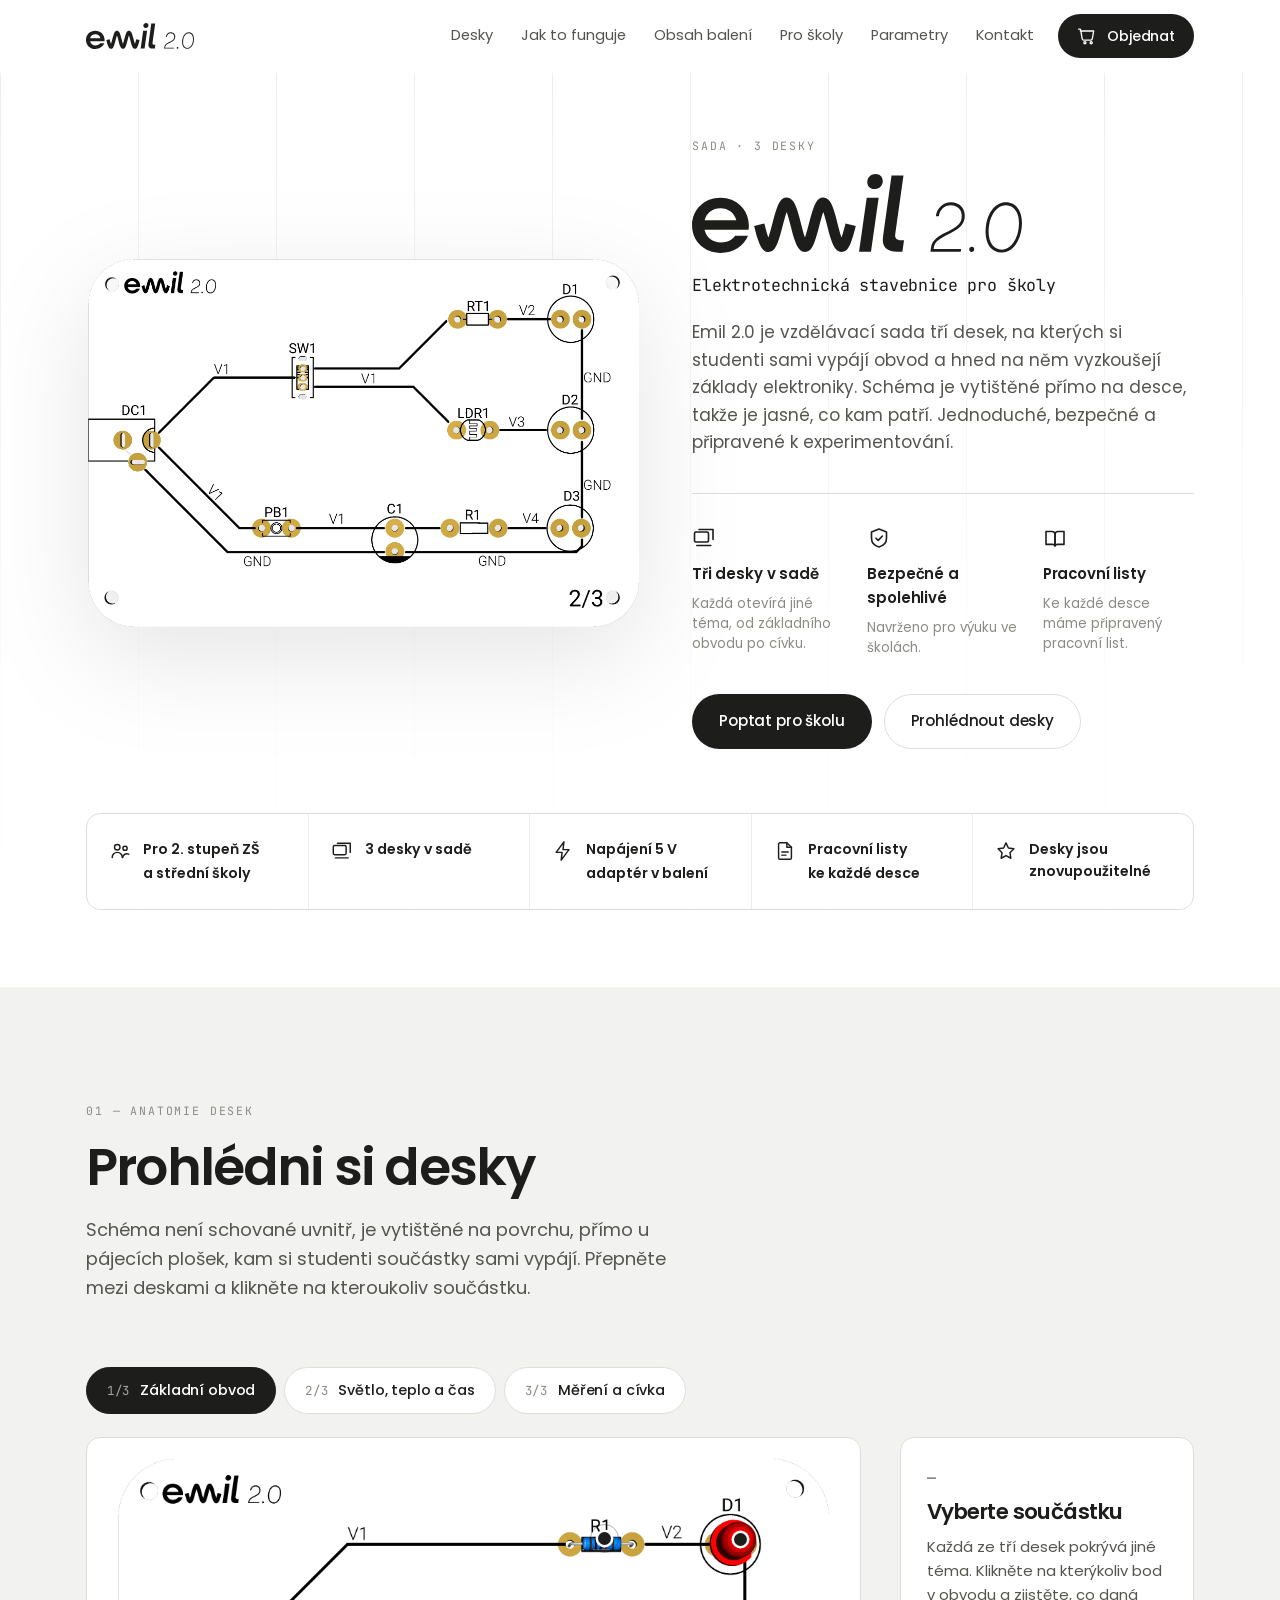
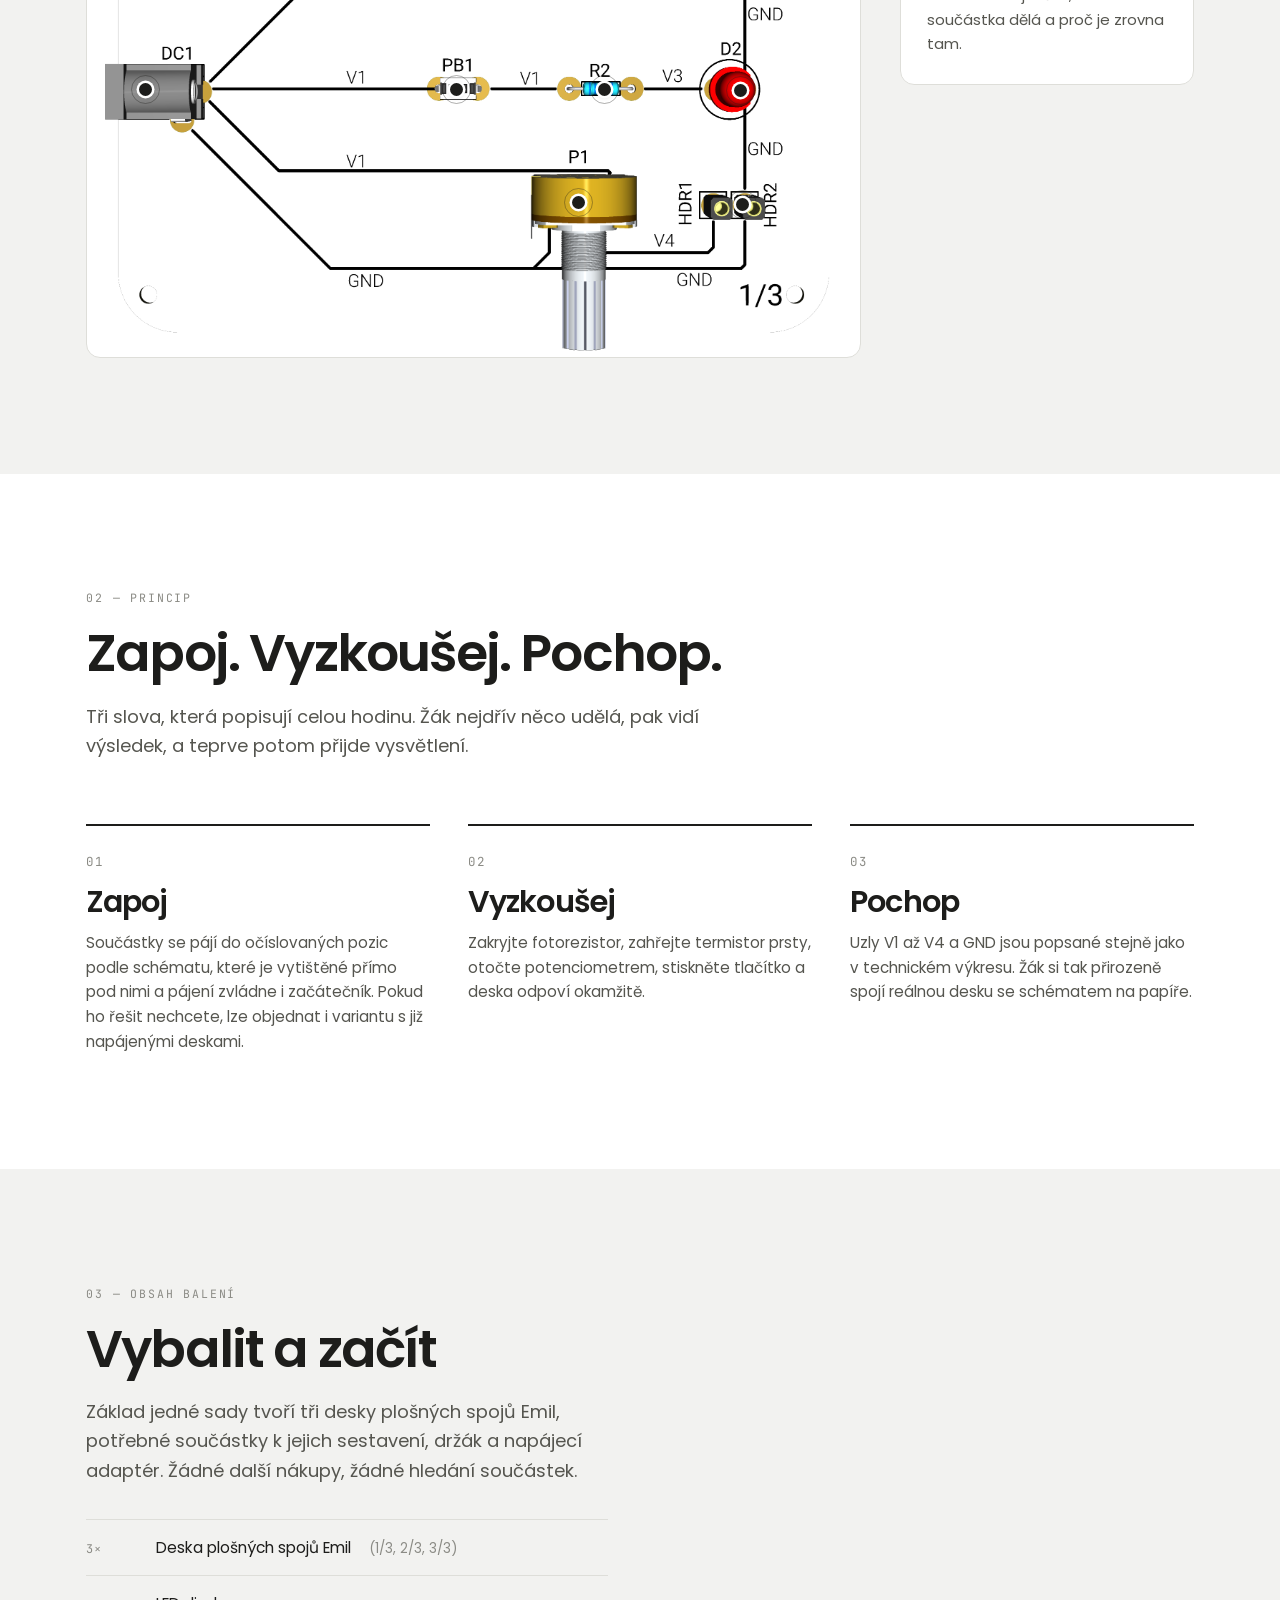
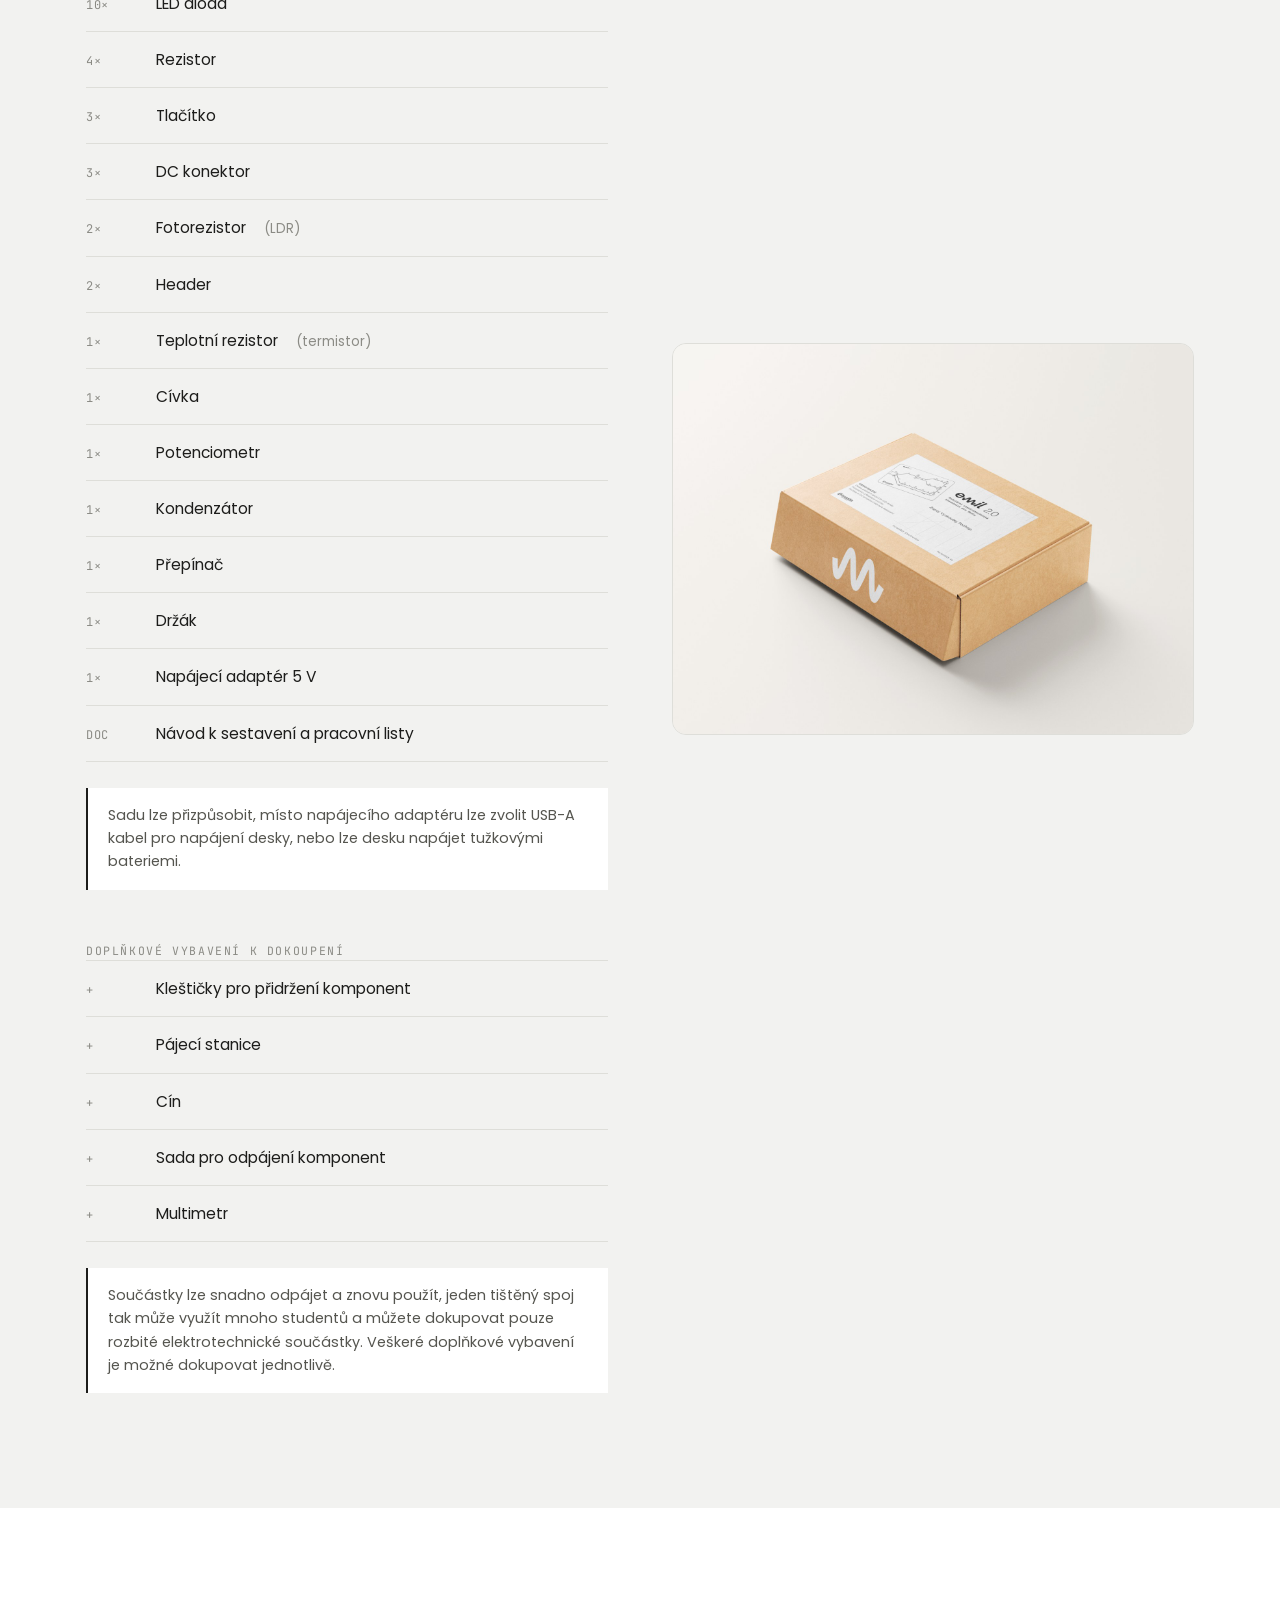
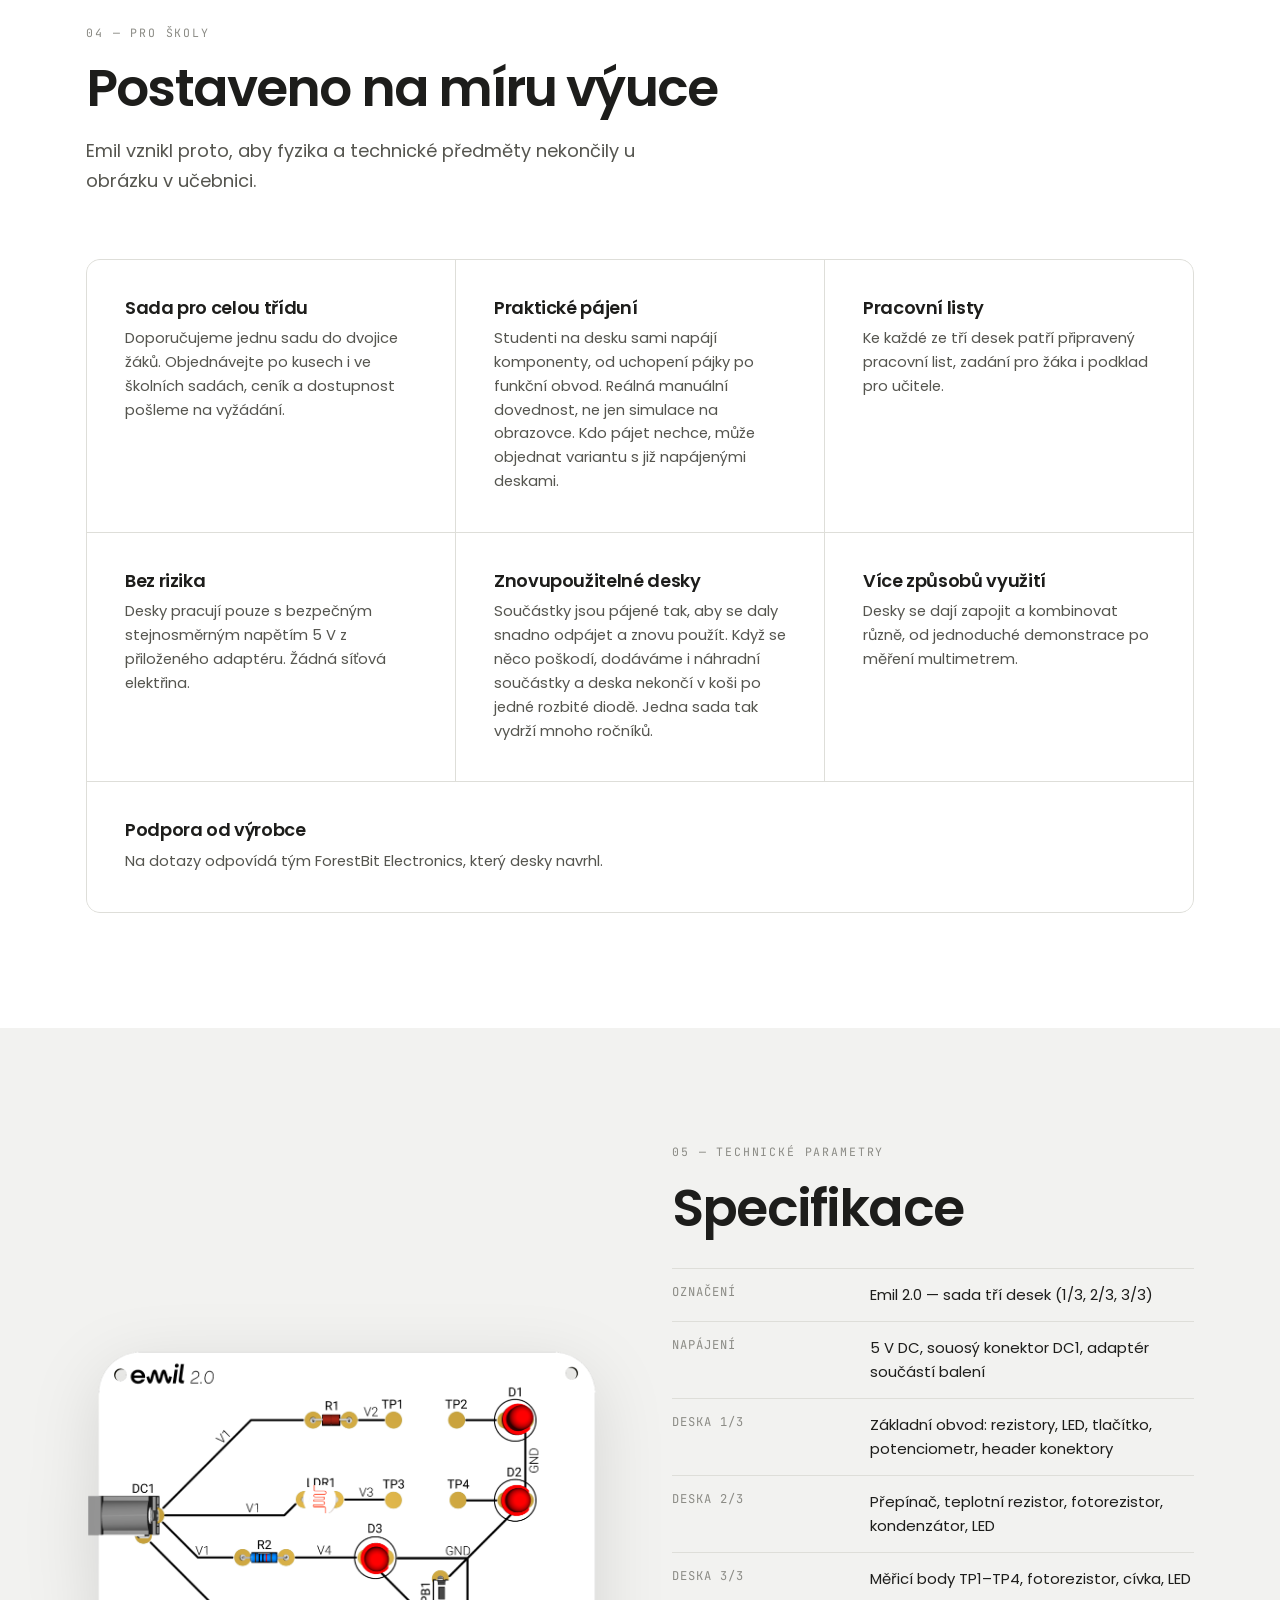
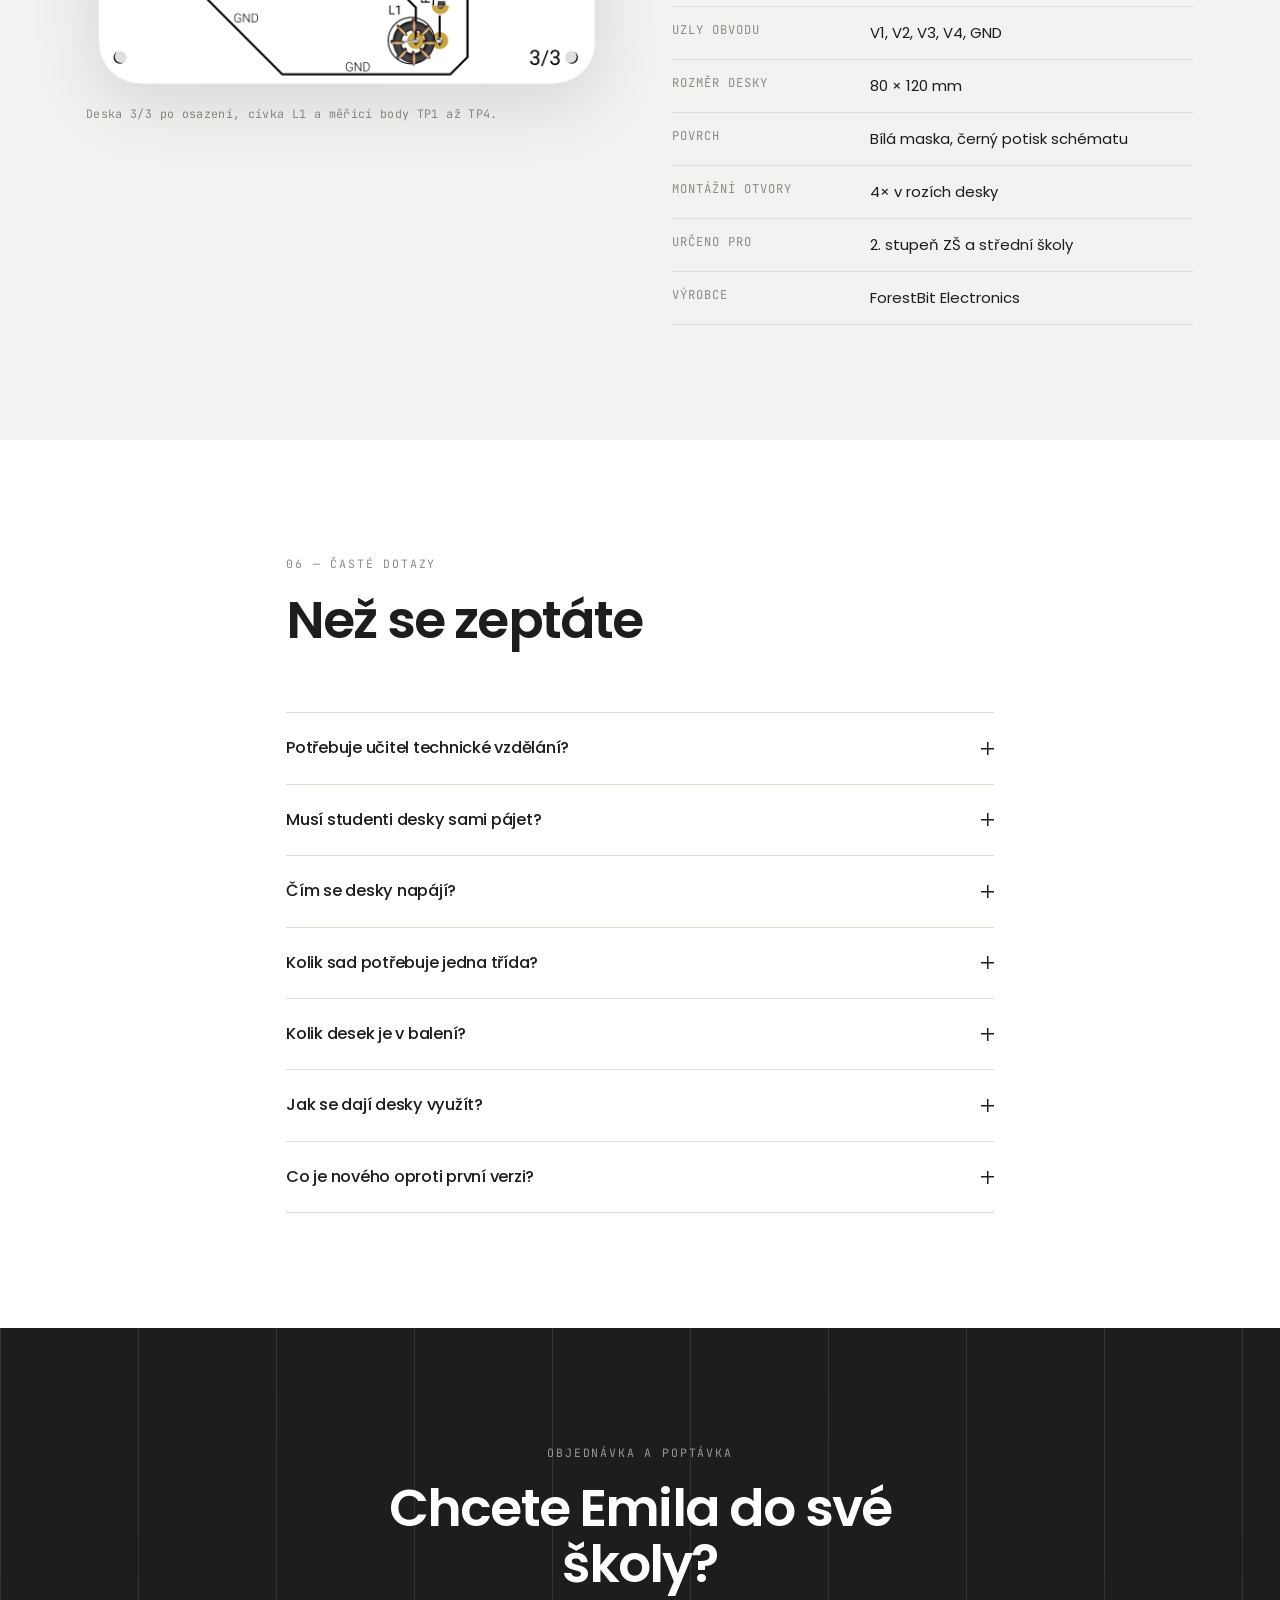
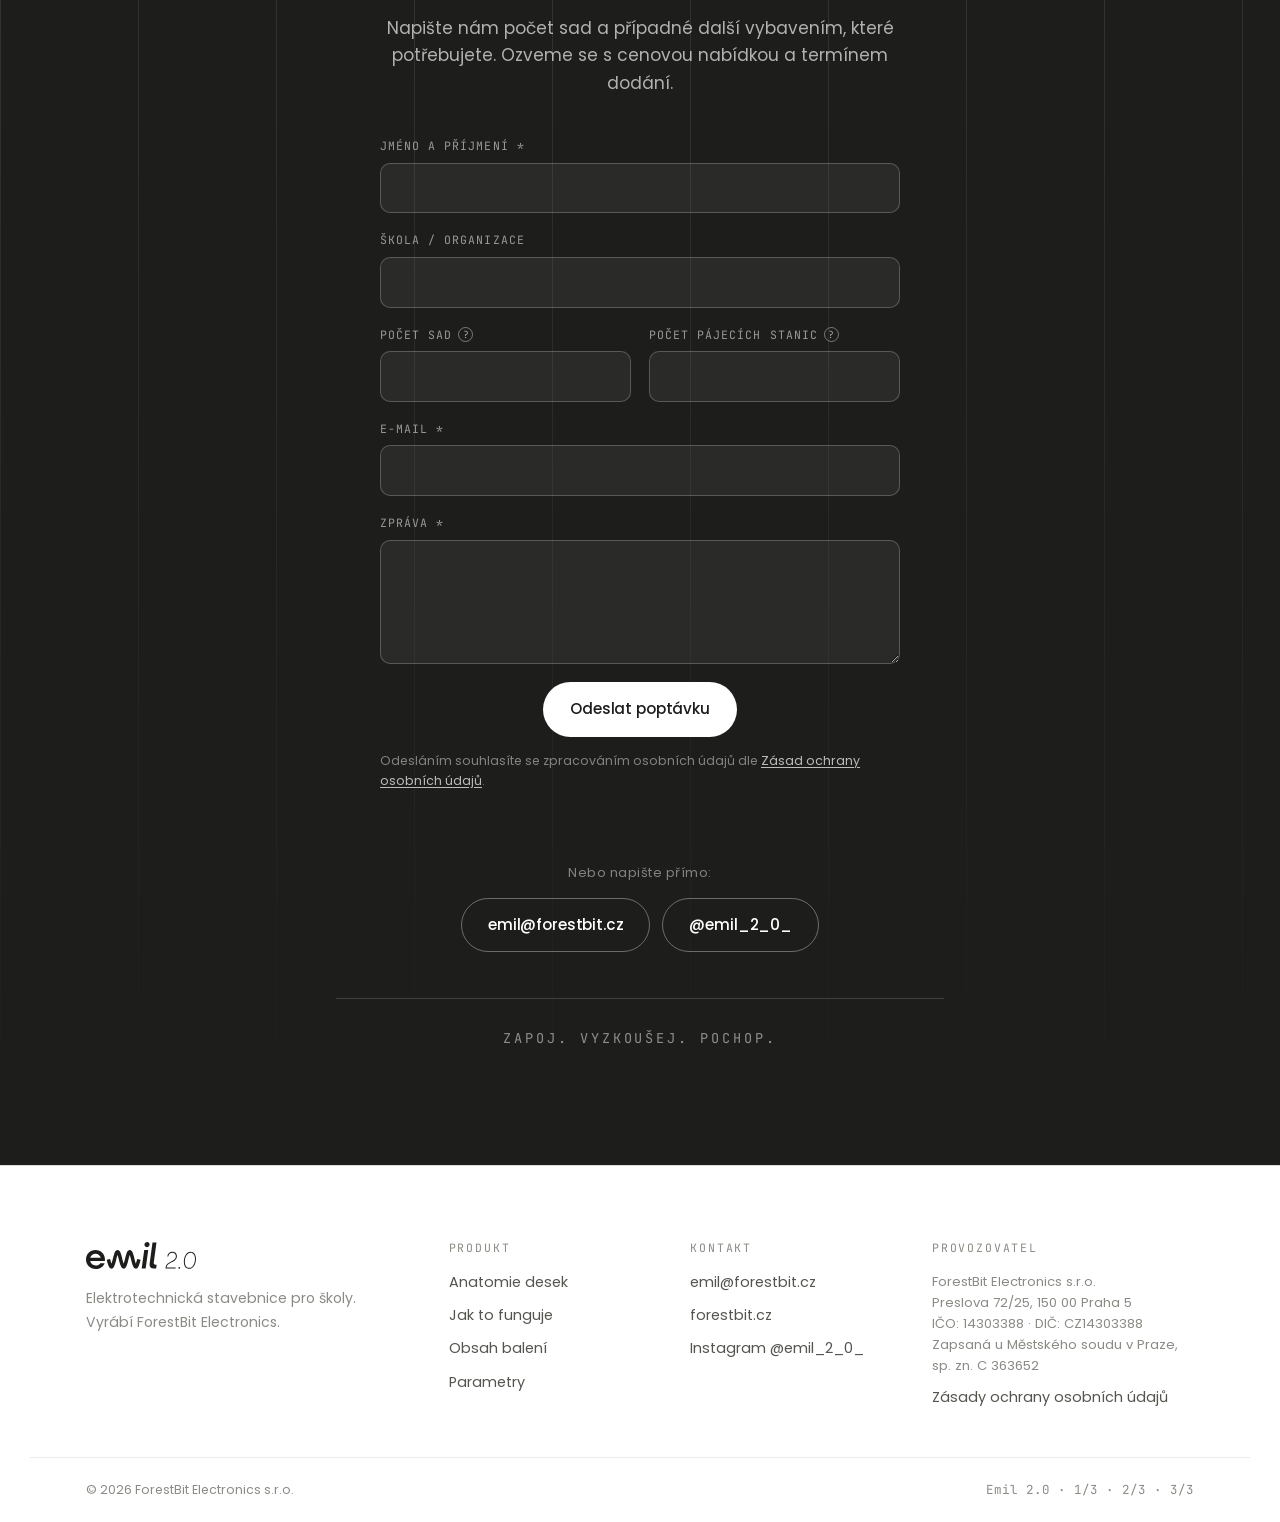
==== commit 805de48b: "text" ====
--- a/index.html
+++ b/index.html
@@ -511,8 +511,8 @@
     <p class="eyebrow eyebrow--inv">Objednávka a poptávka</p>
     <h2>Chcete Emila do své školy?</h2>
     <p class="cta-lead">
-      Napište nám počet sad a ročník, pro který desky sháníte. Ozveme se
-      s cenovou nabídkou a termínem dodání.
+      Napište nám počet sad a případné další vybavením, které potřebujete.
+      Ozveme se s cenovou nabídkou a termínem dodání.
     </p>
 
     <form class="contact-form" id="contactForm" action="https://formsubmit.co/ajax/emil@forestbit.cz" method="POST" novalidate>
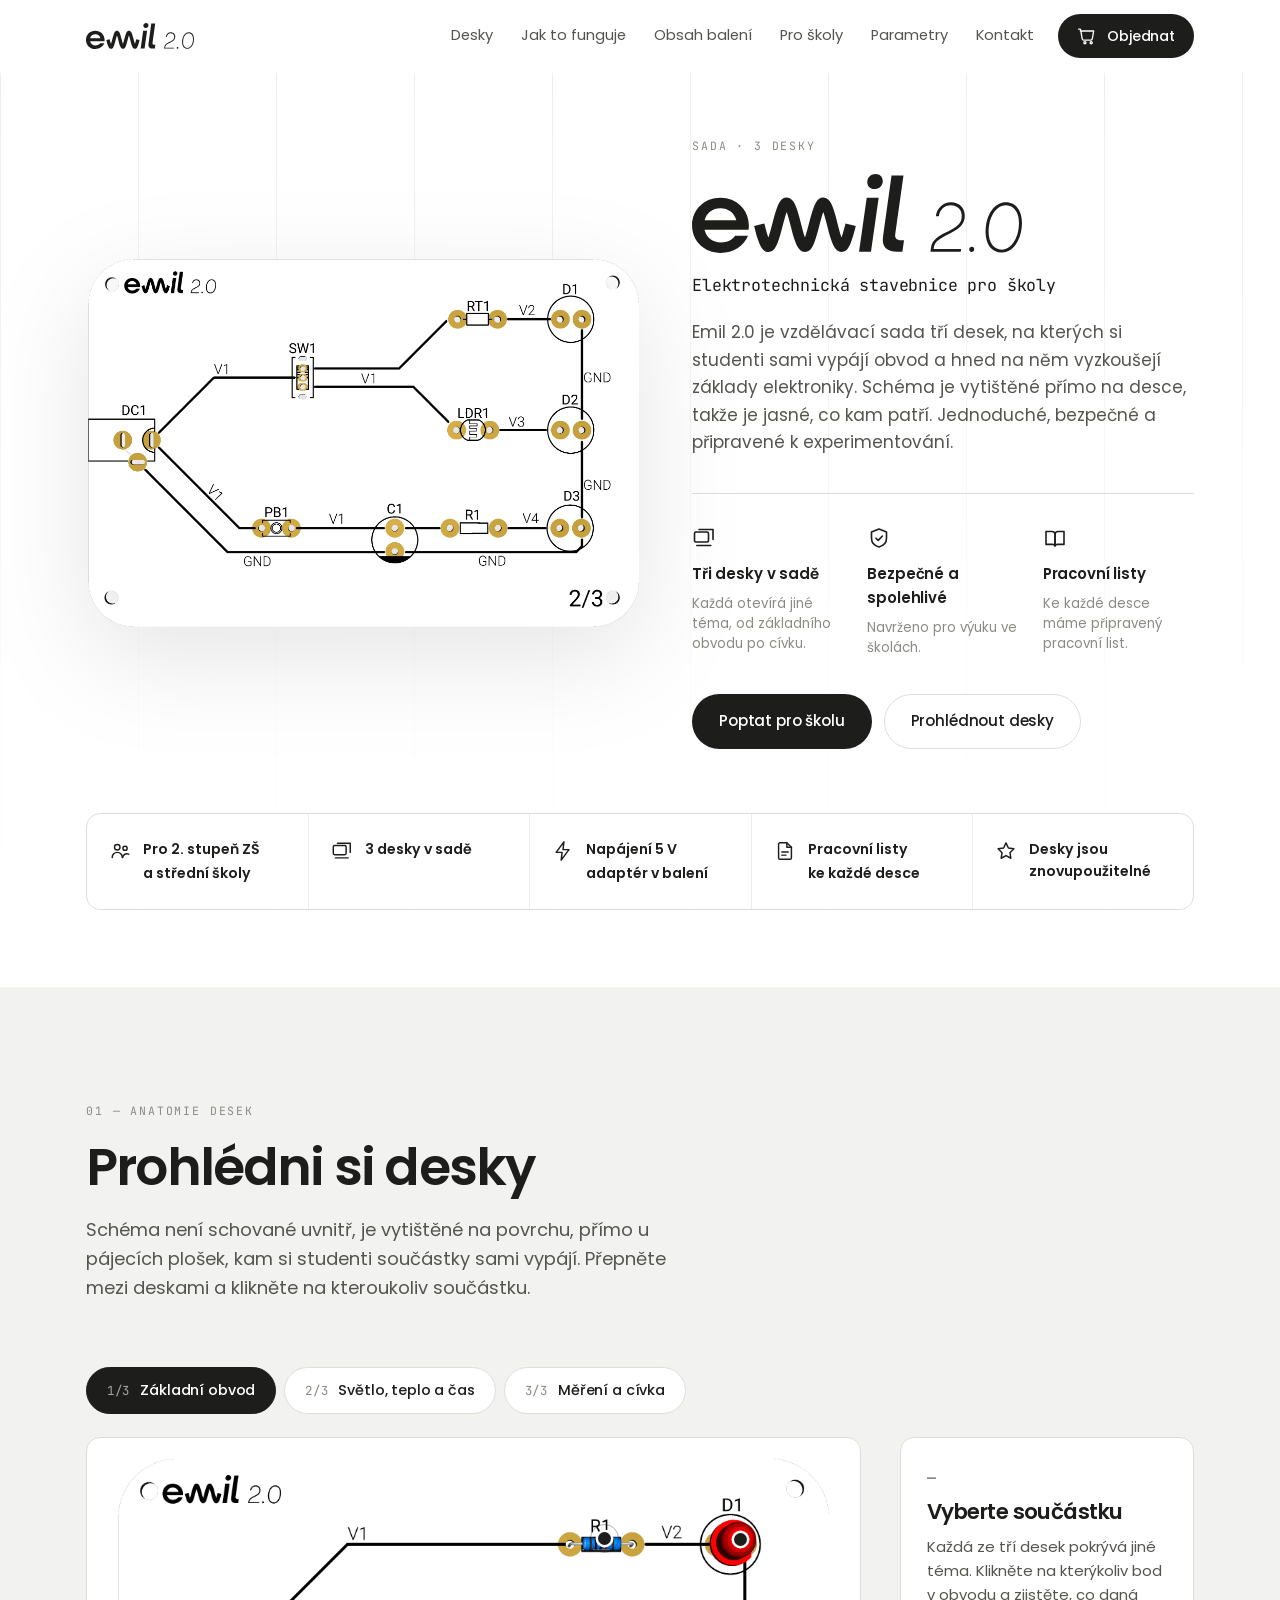
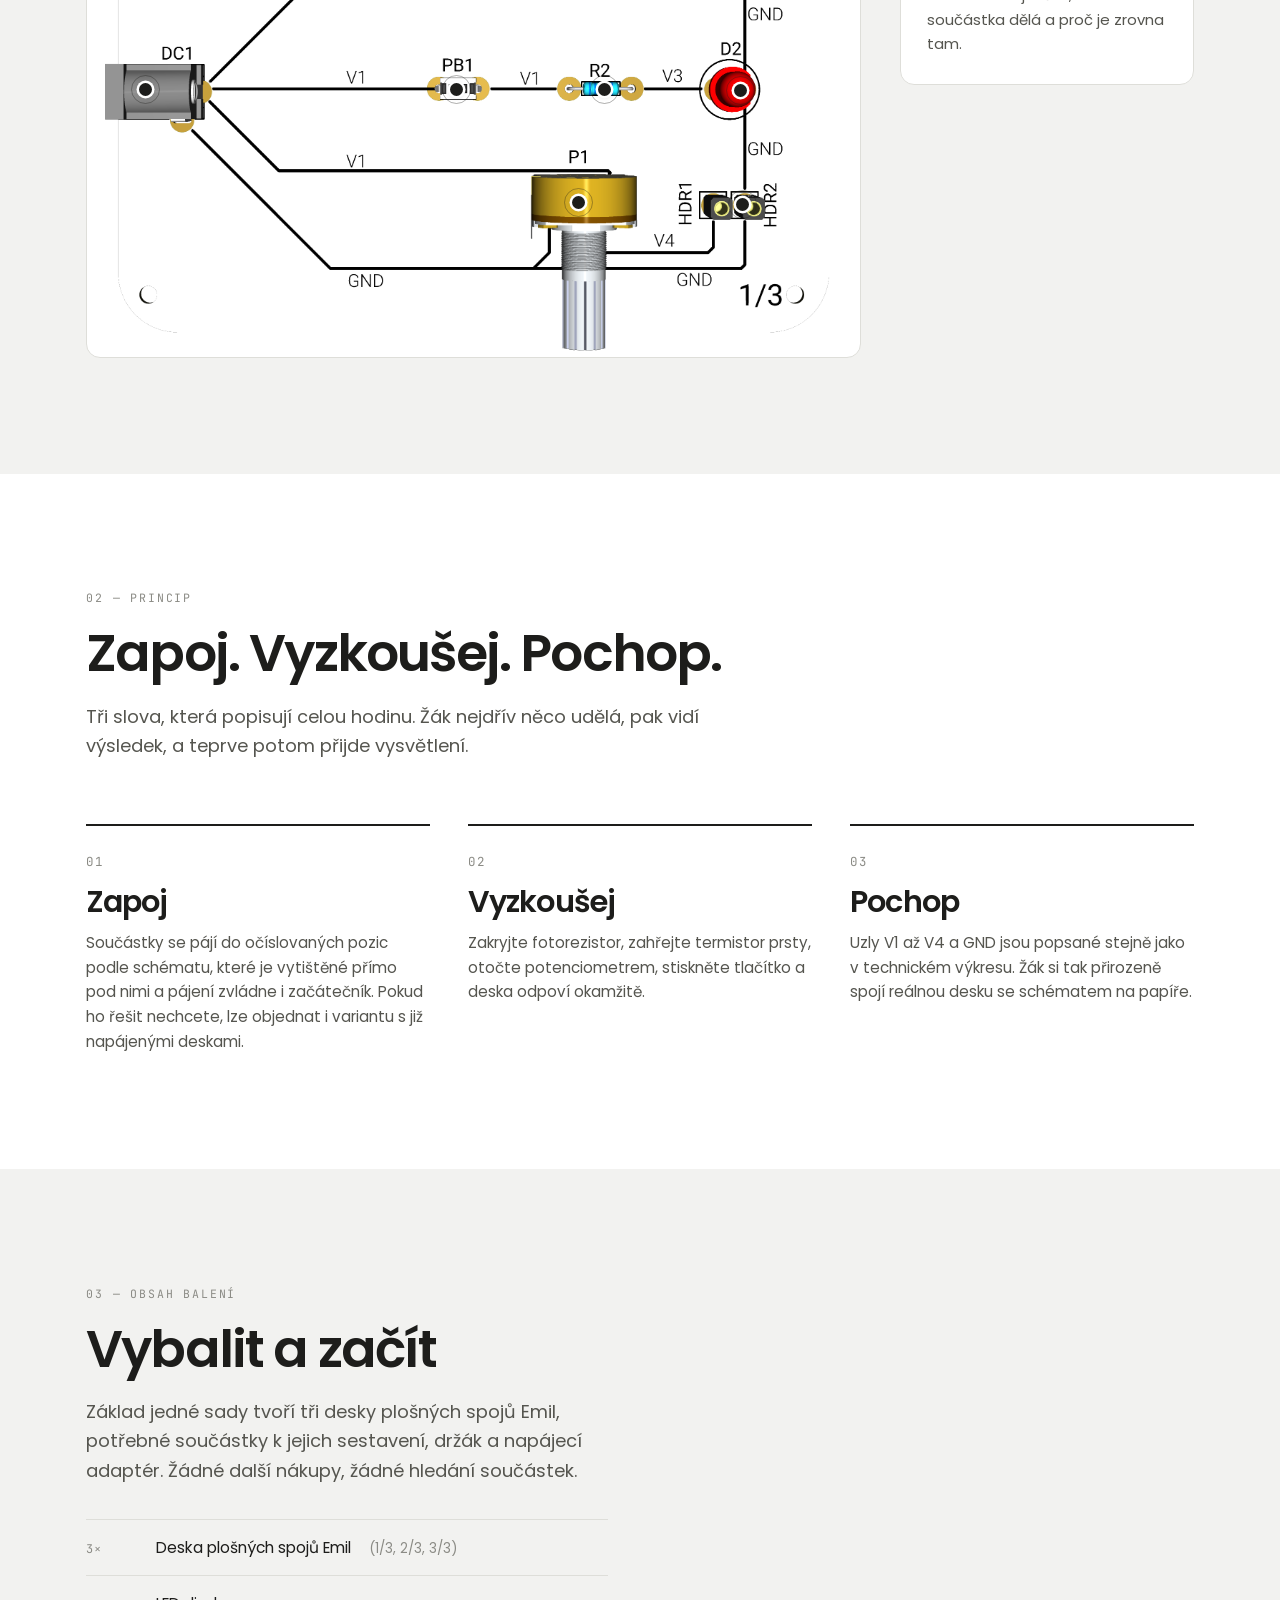
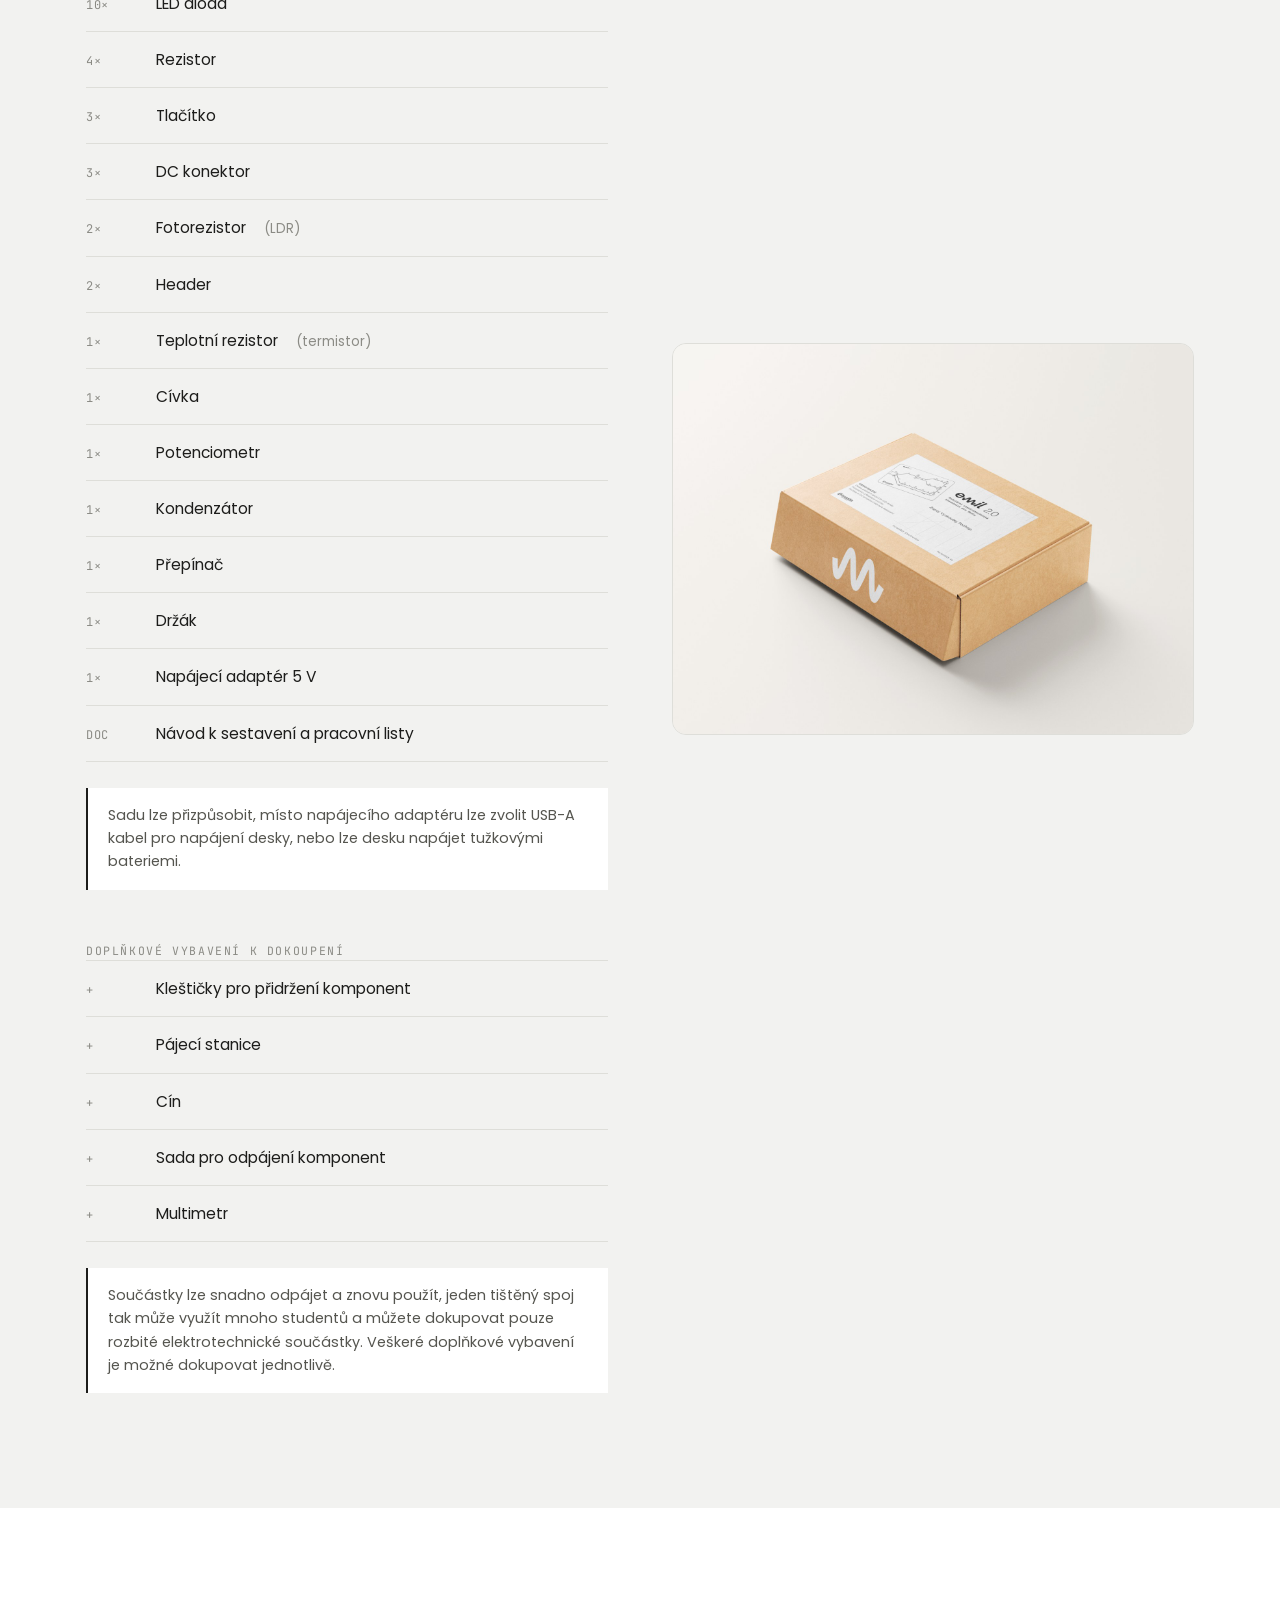
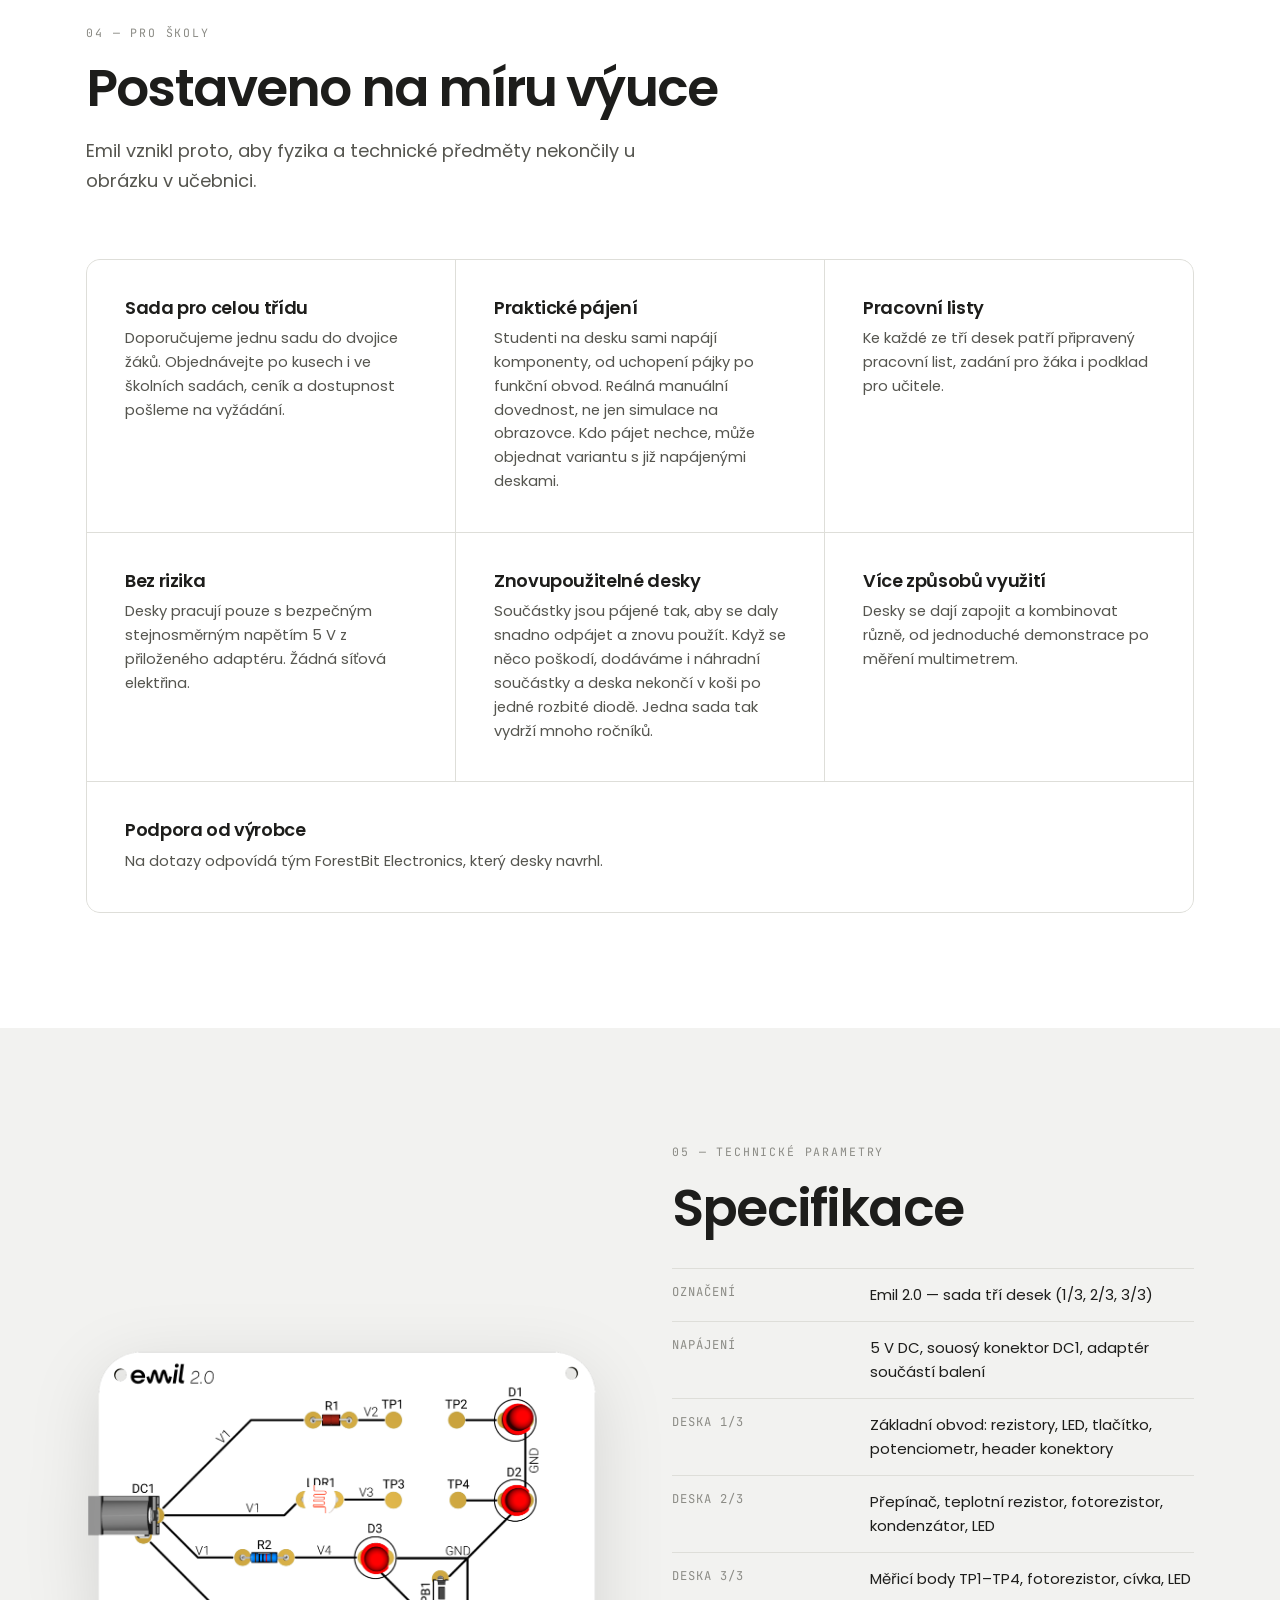
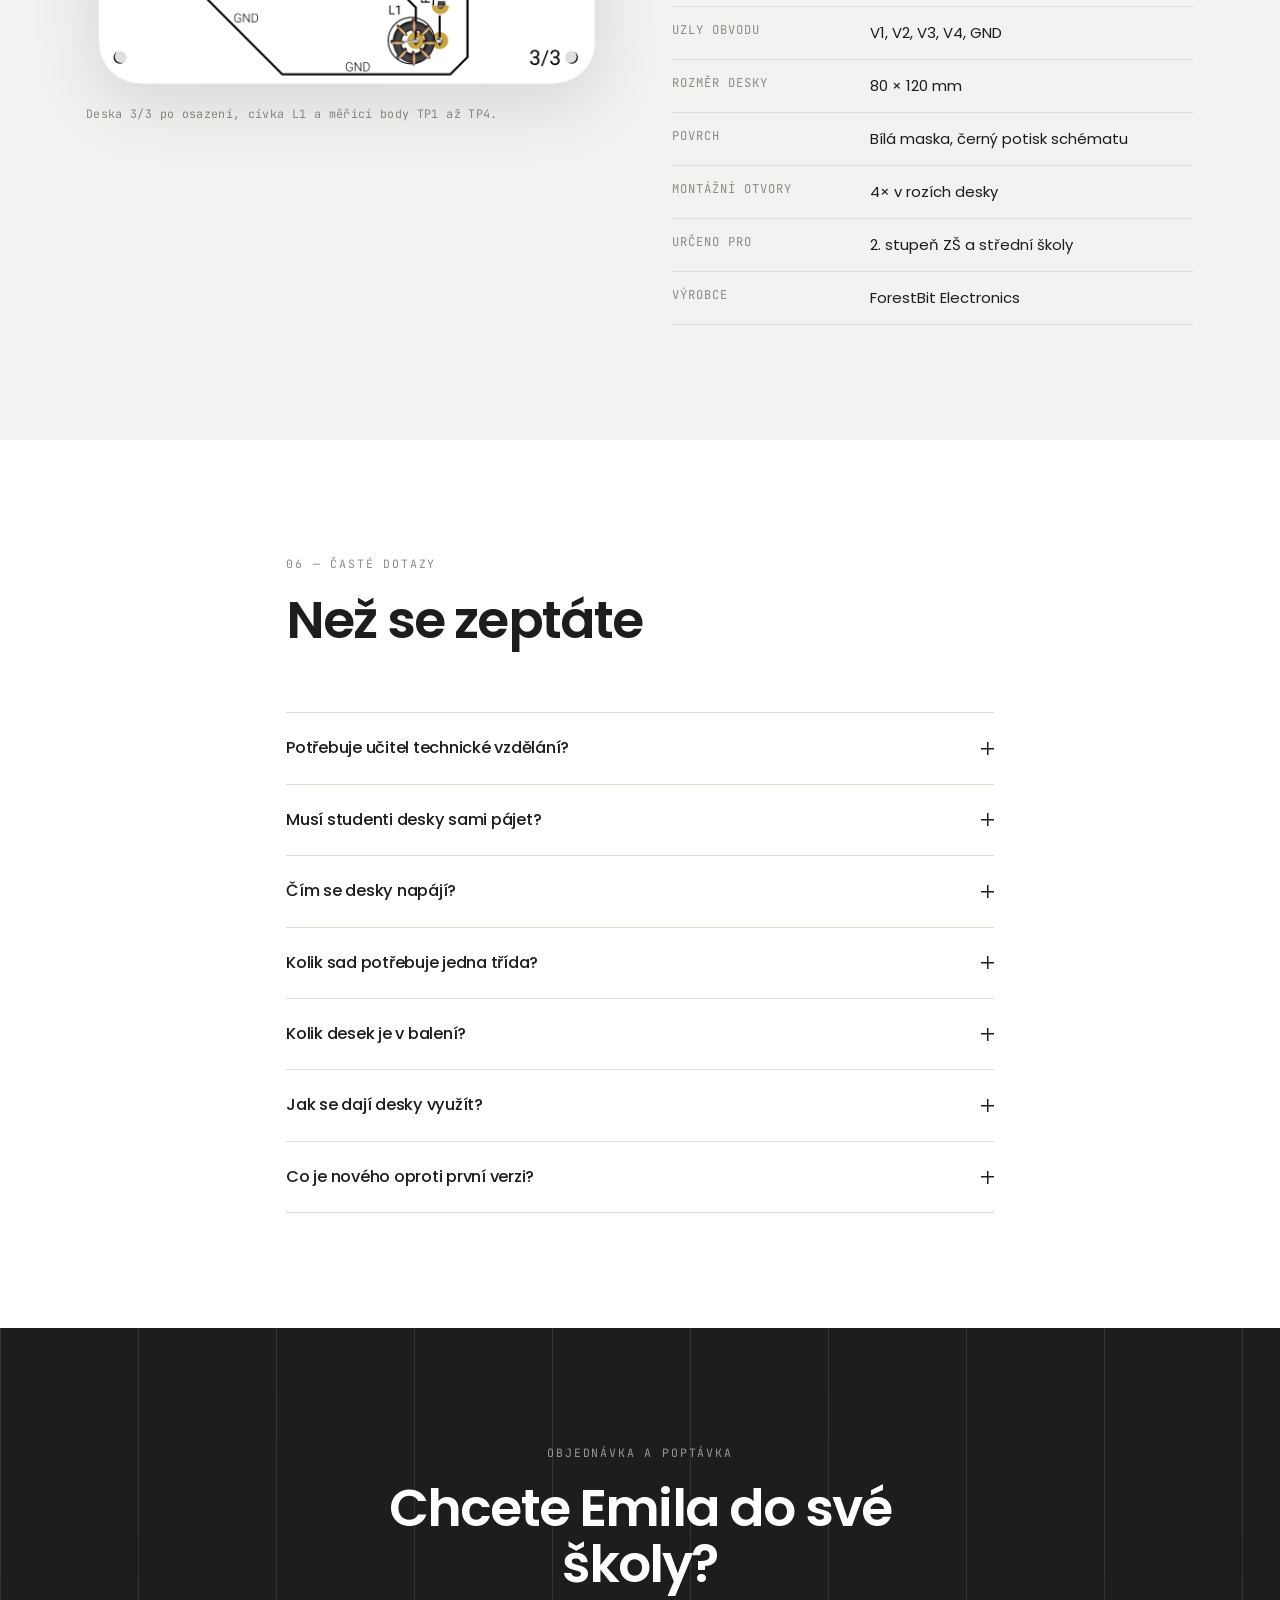
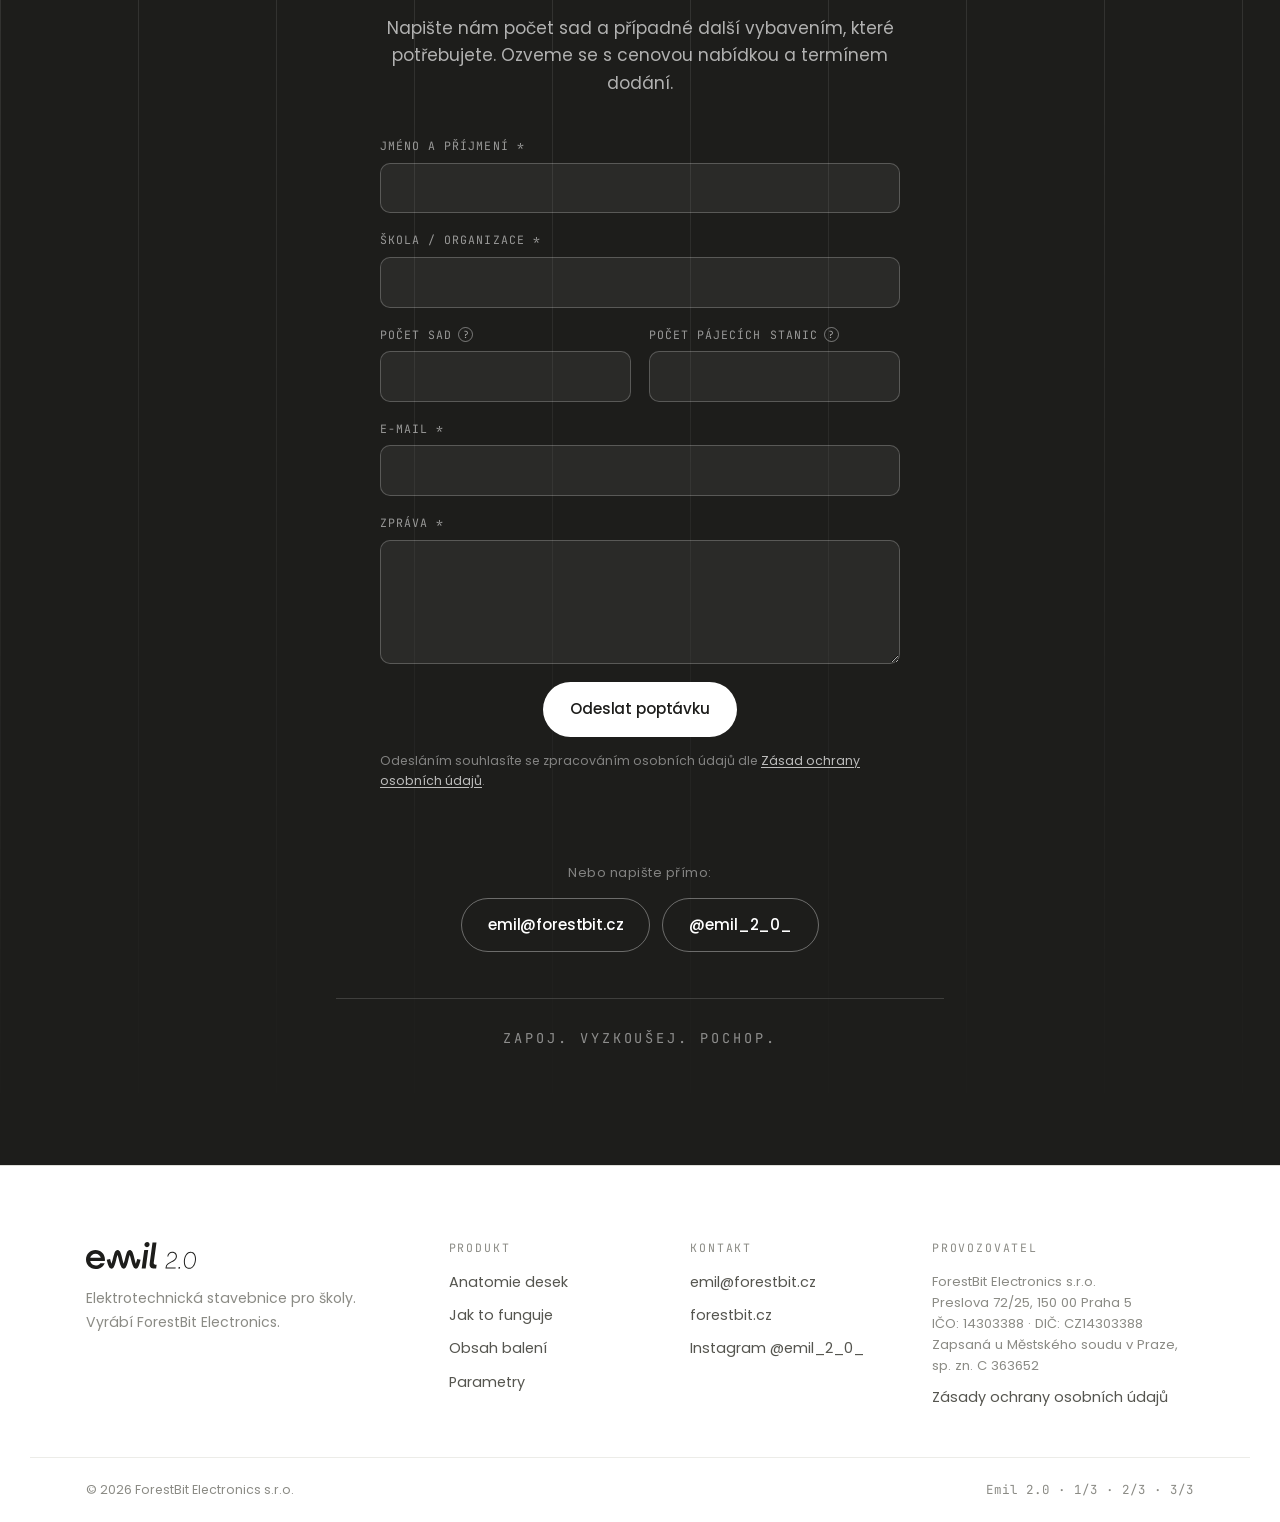
==== commit df651a3e: "form update" ====
--- a/index.html
+++ b/index.html
@@ -526,8 +526,8 @@
       </div>
 
       <div class="form-row">
-        <label for="cfSchool">Škola / organizace</label>
-        <input type="text" id="cfSchool" name="Škola" autocomplete="organization">
+        <label for="cfSchool">Škola / organizace *</label>
+        <input type="text" id="cfSchool" name="Škola" required autocomplete="organization">
       </div>
 
       <div class="form-row form-row--split">
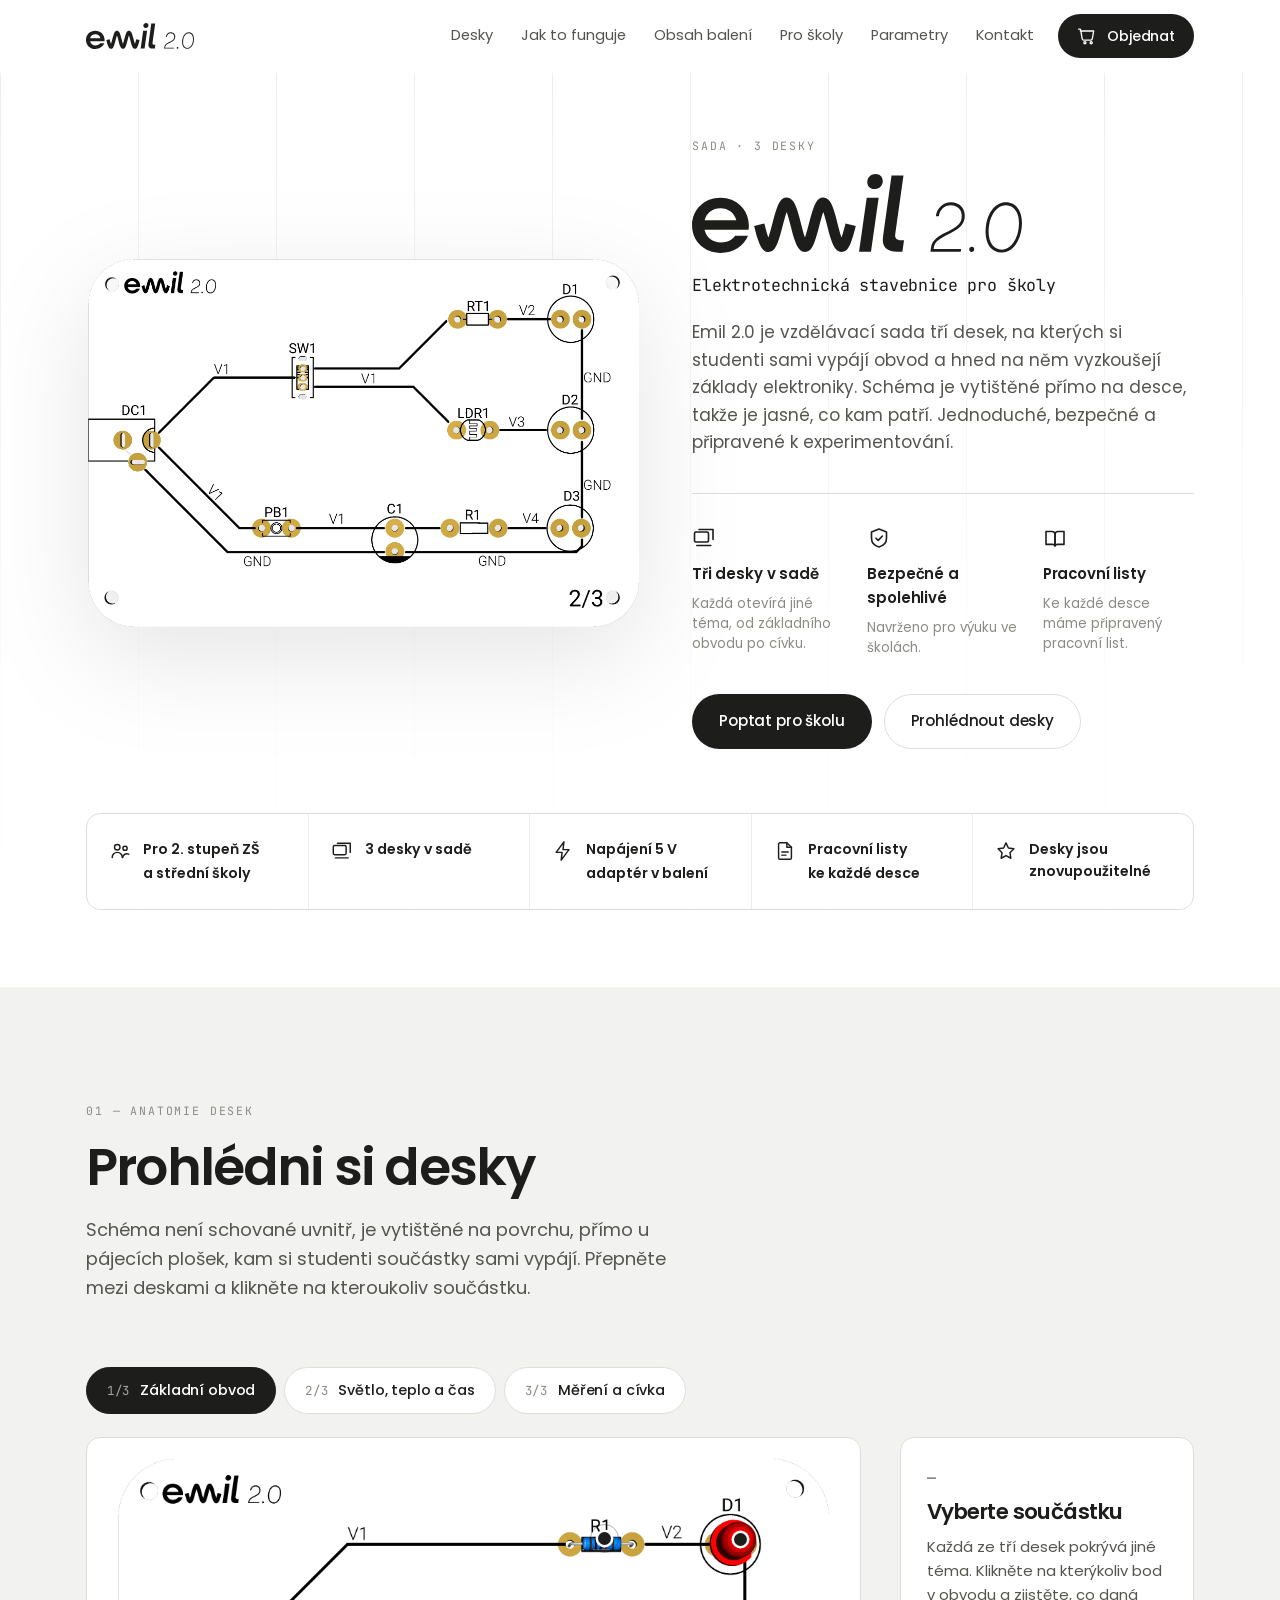
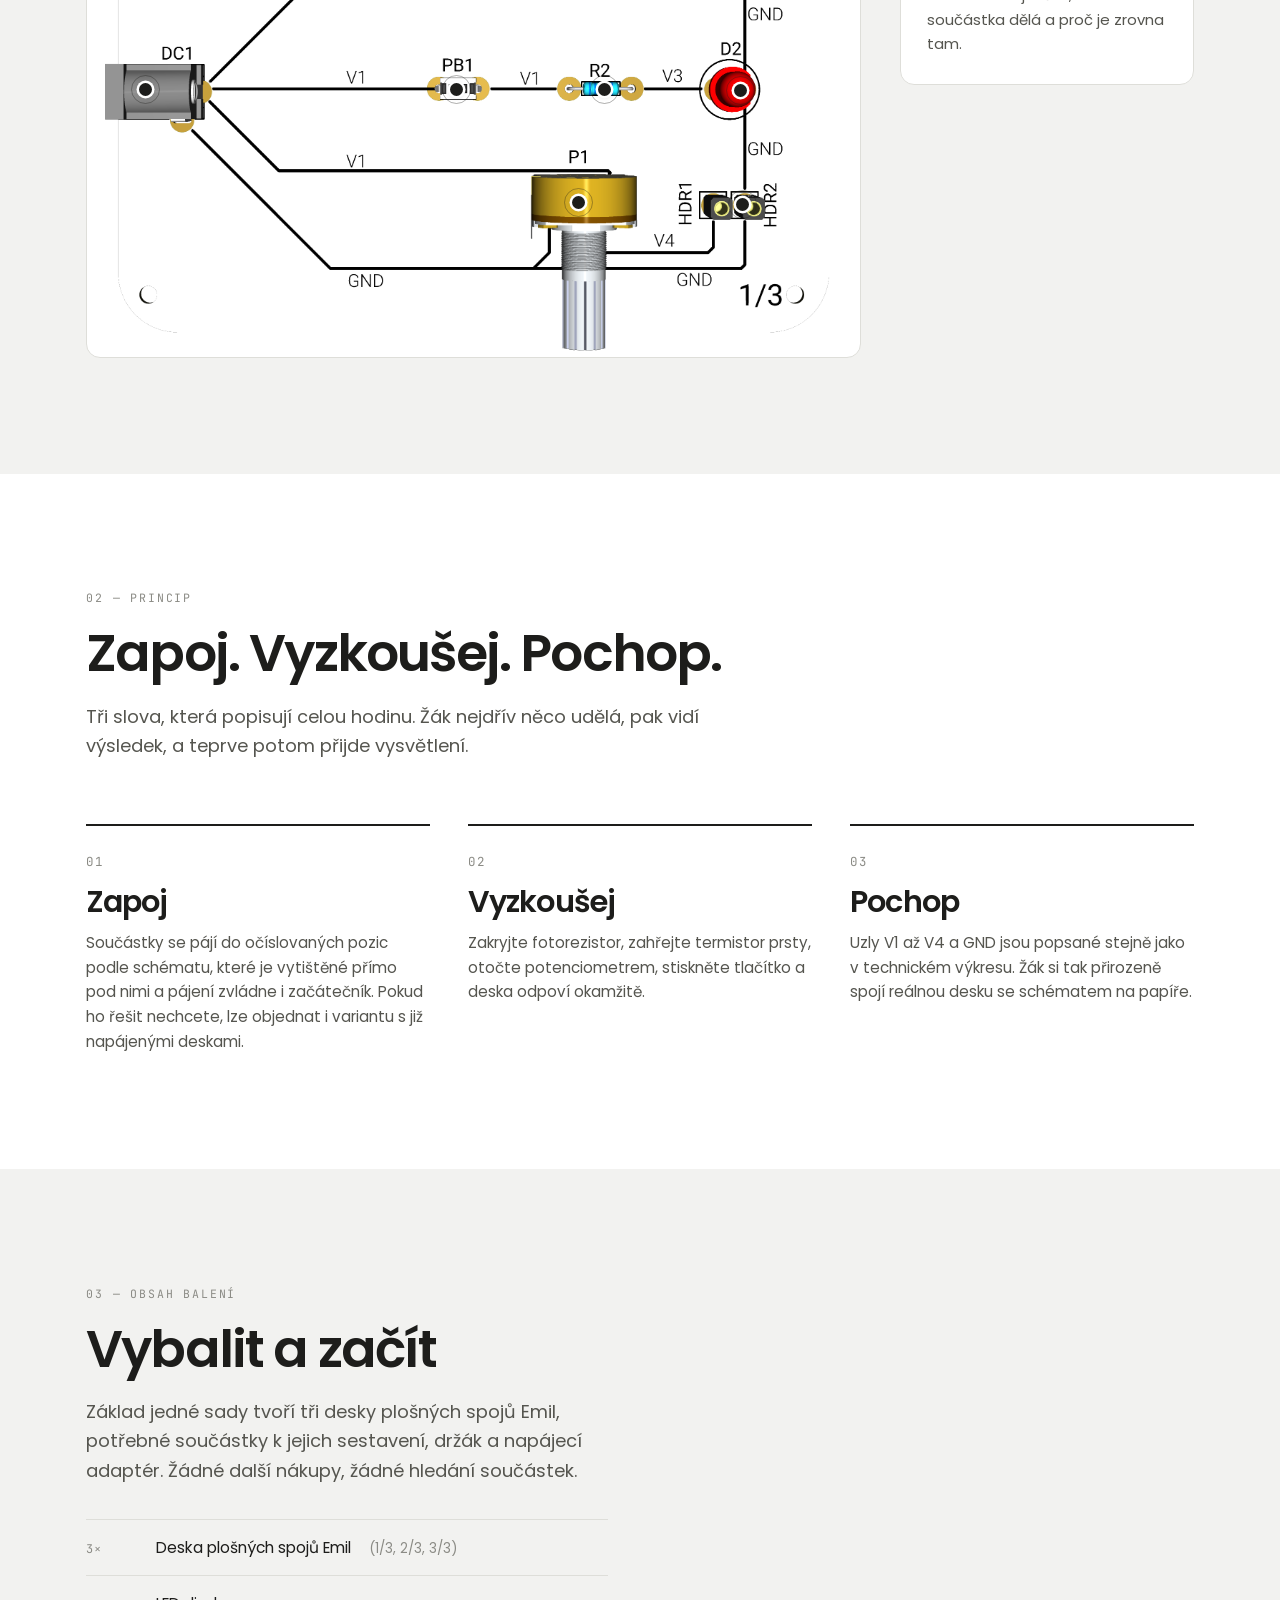
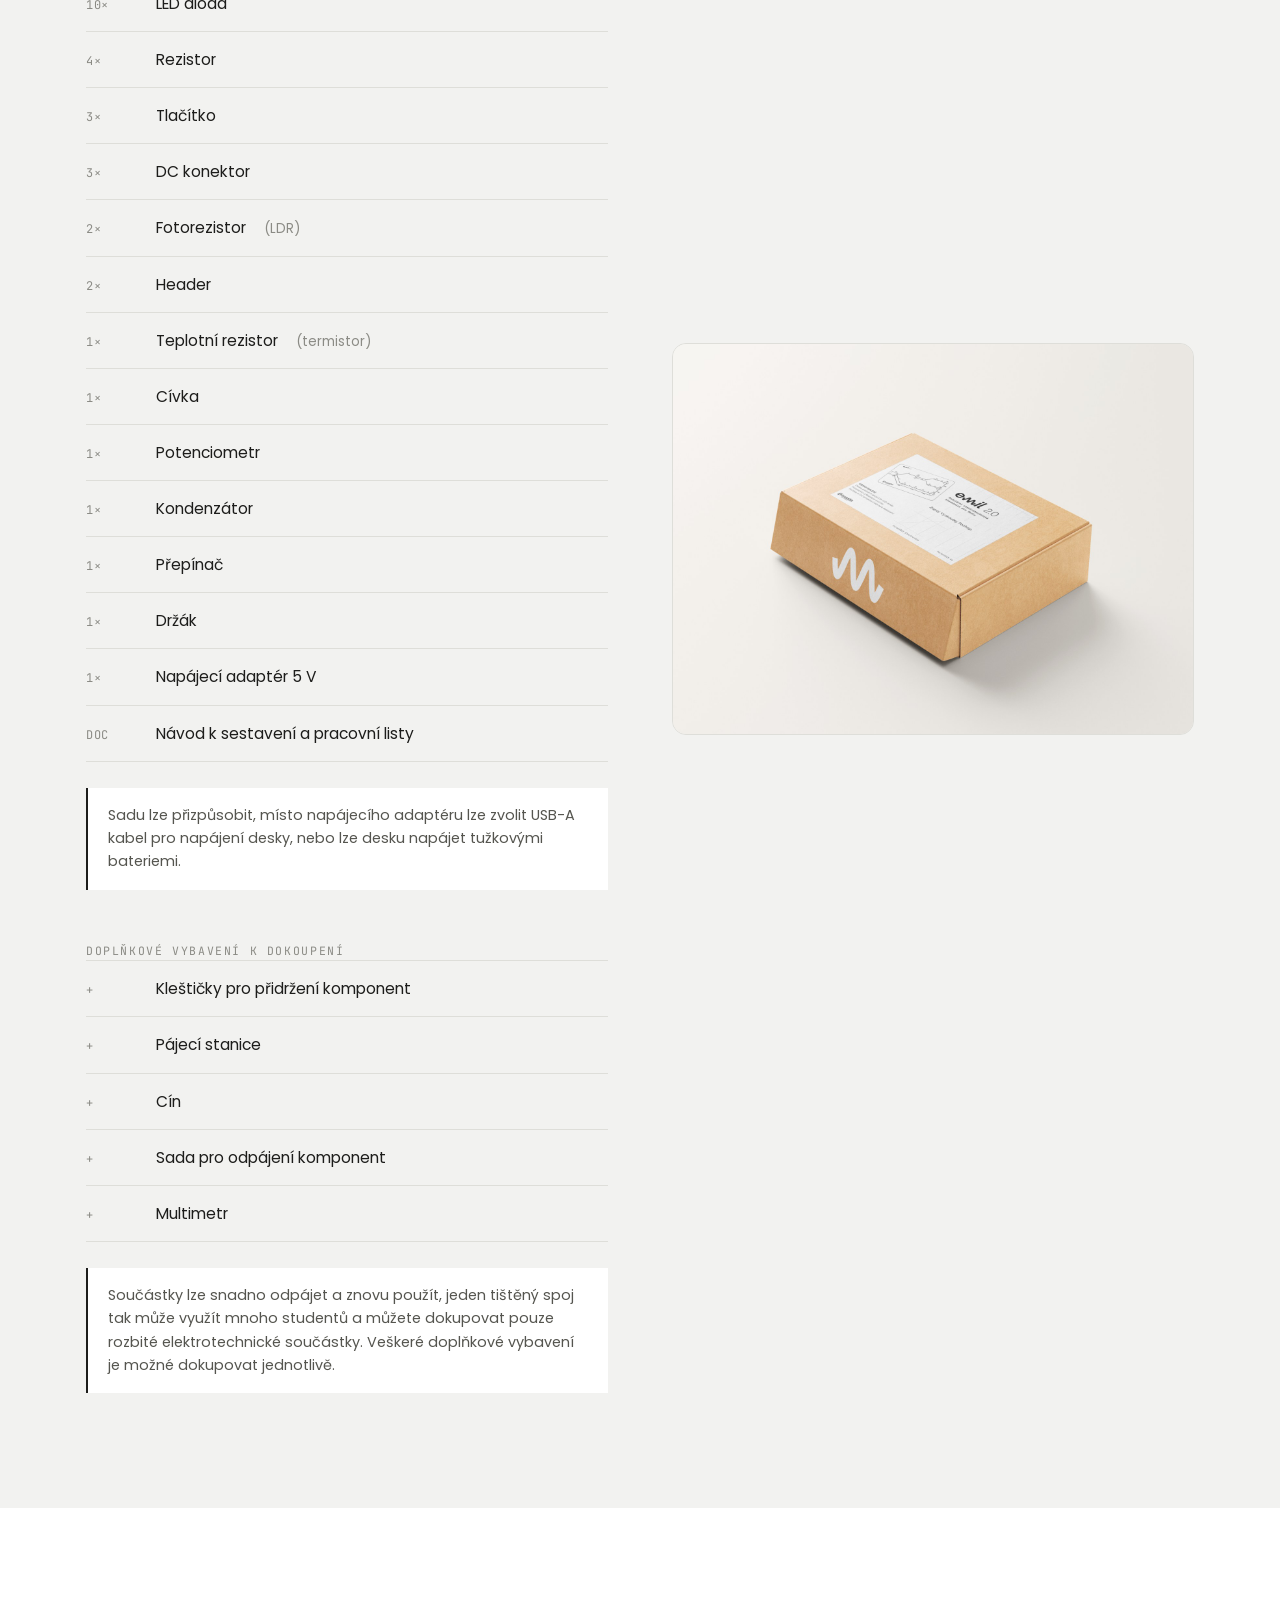
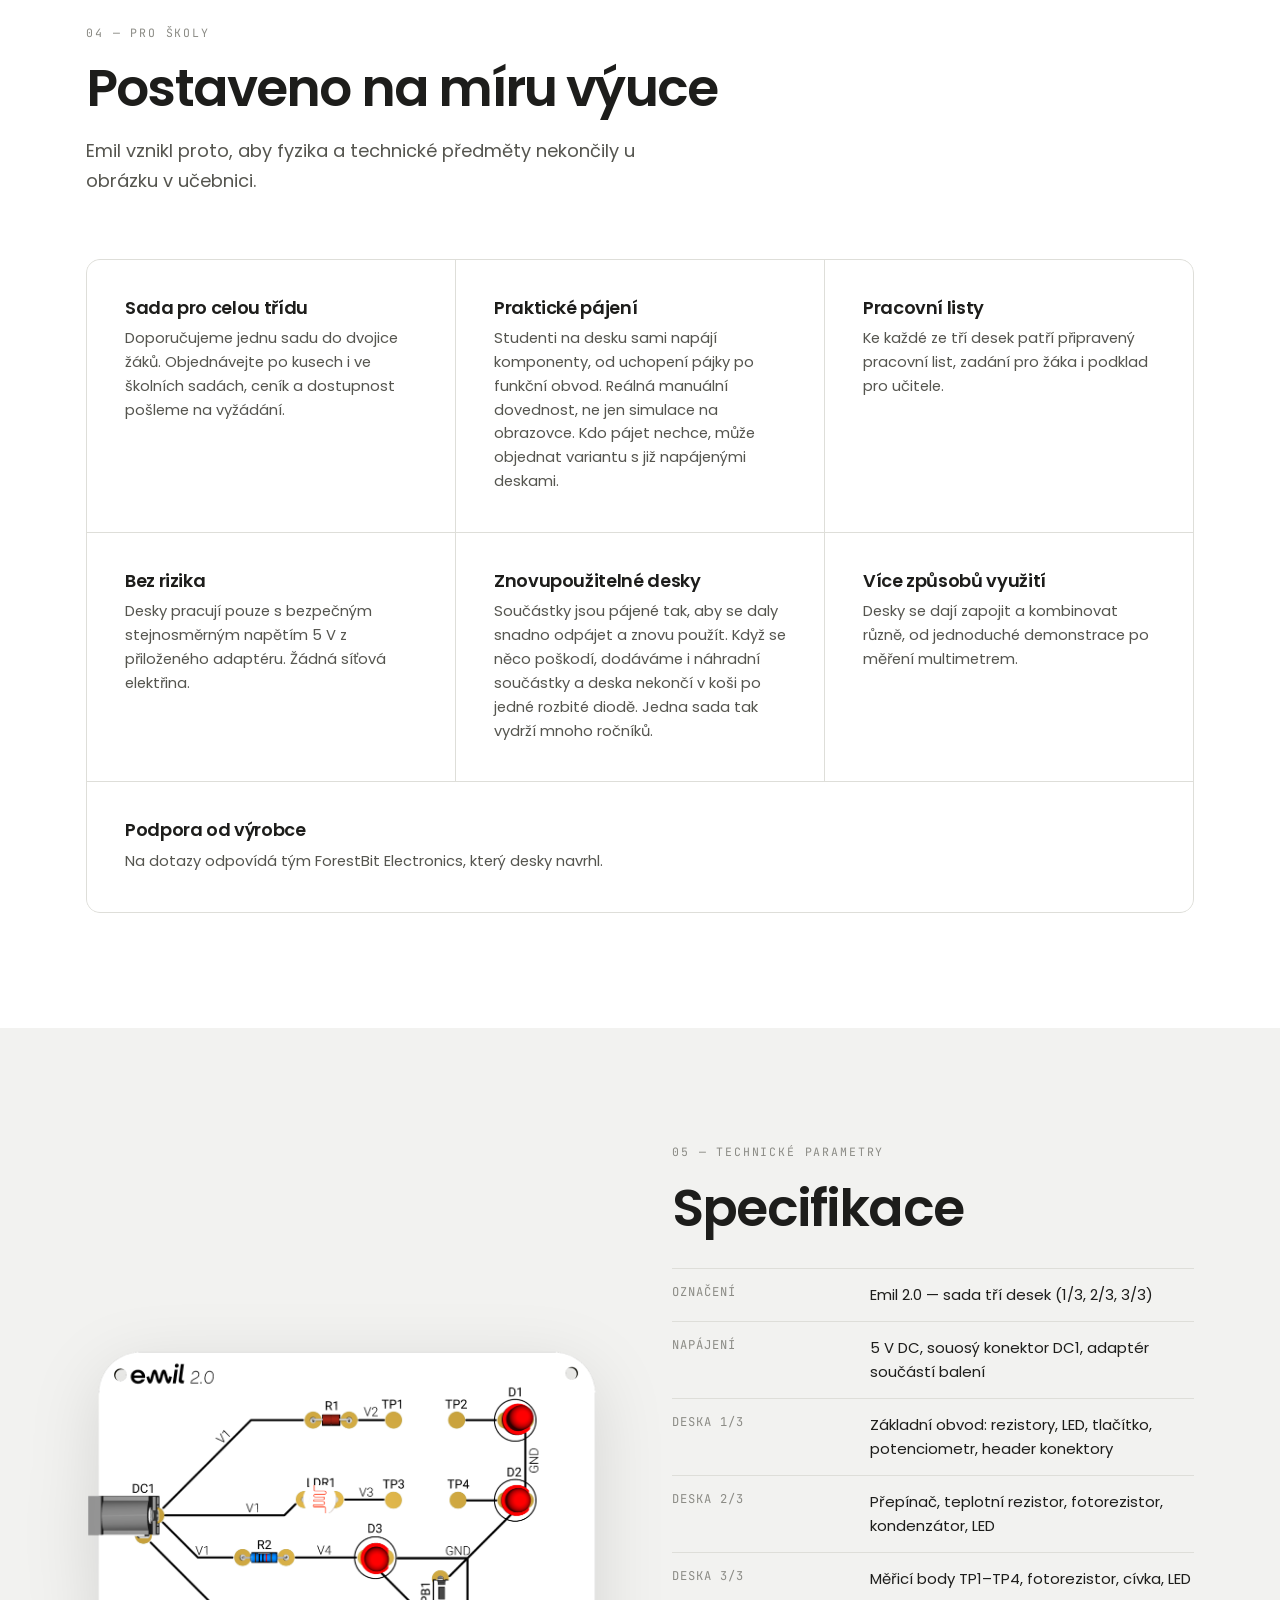
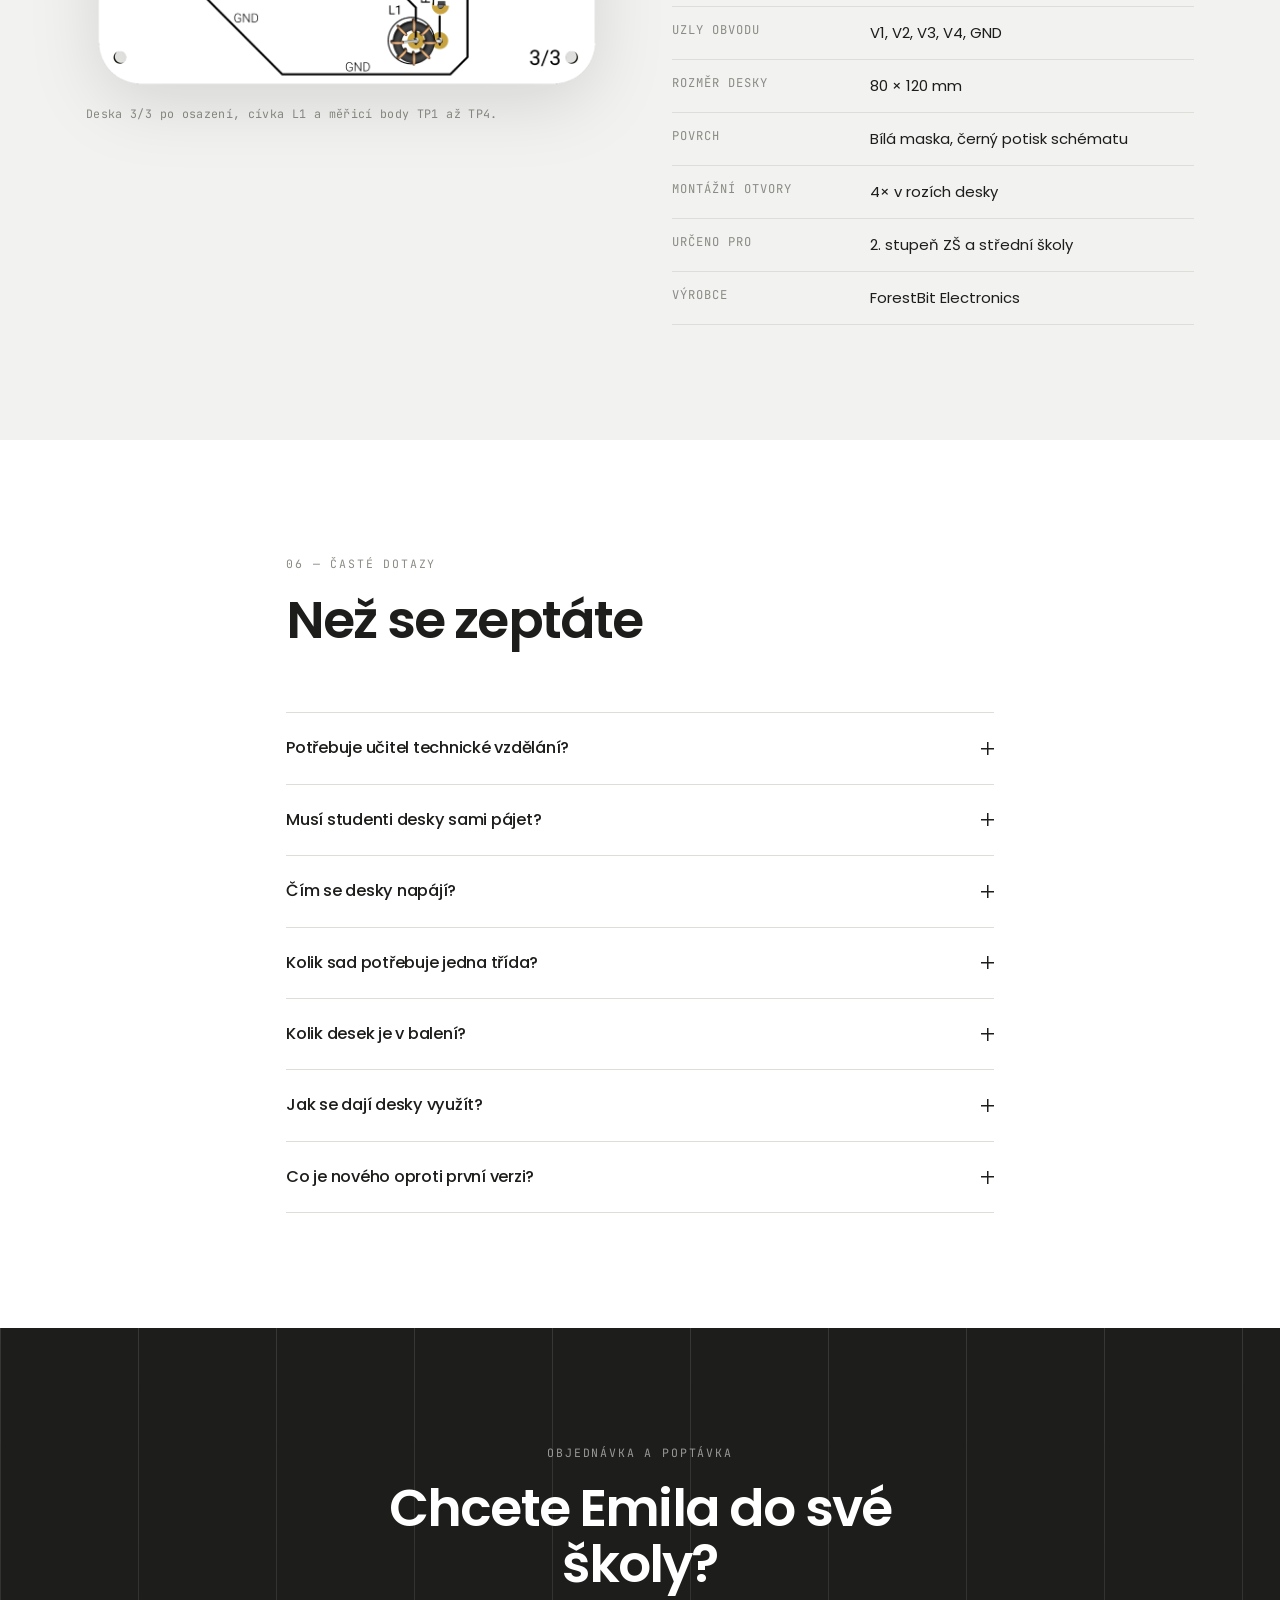
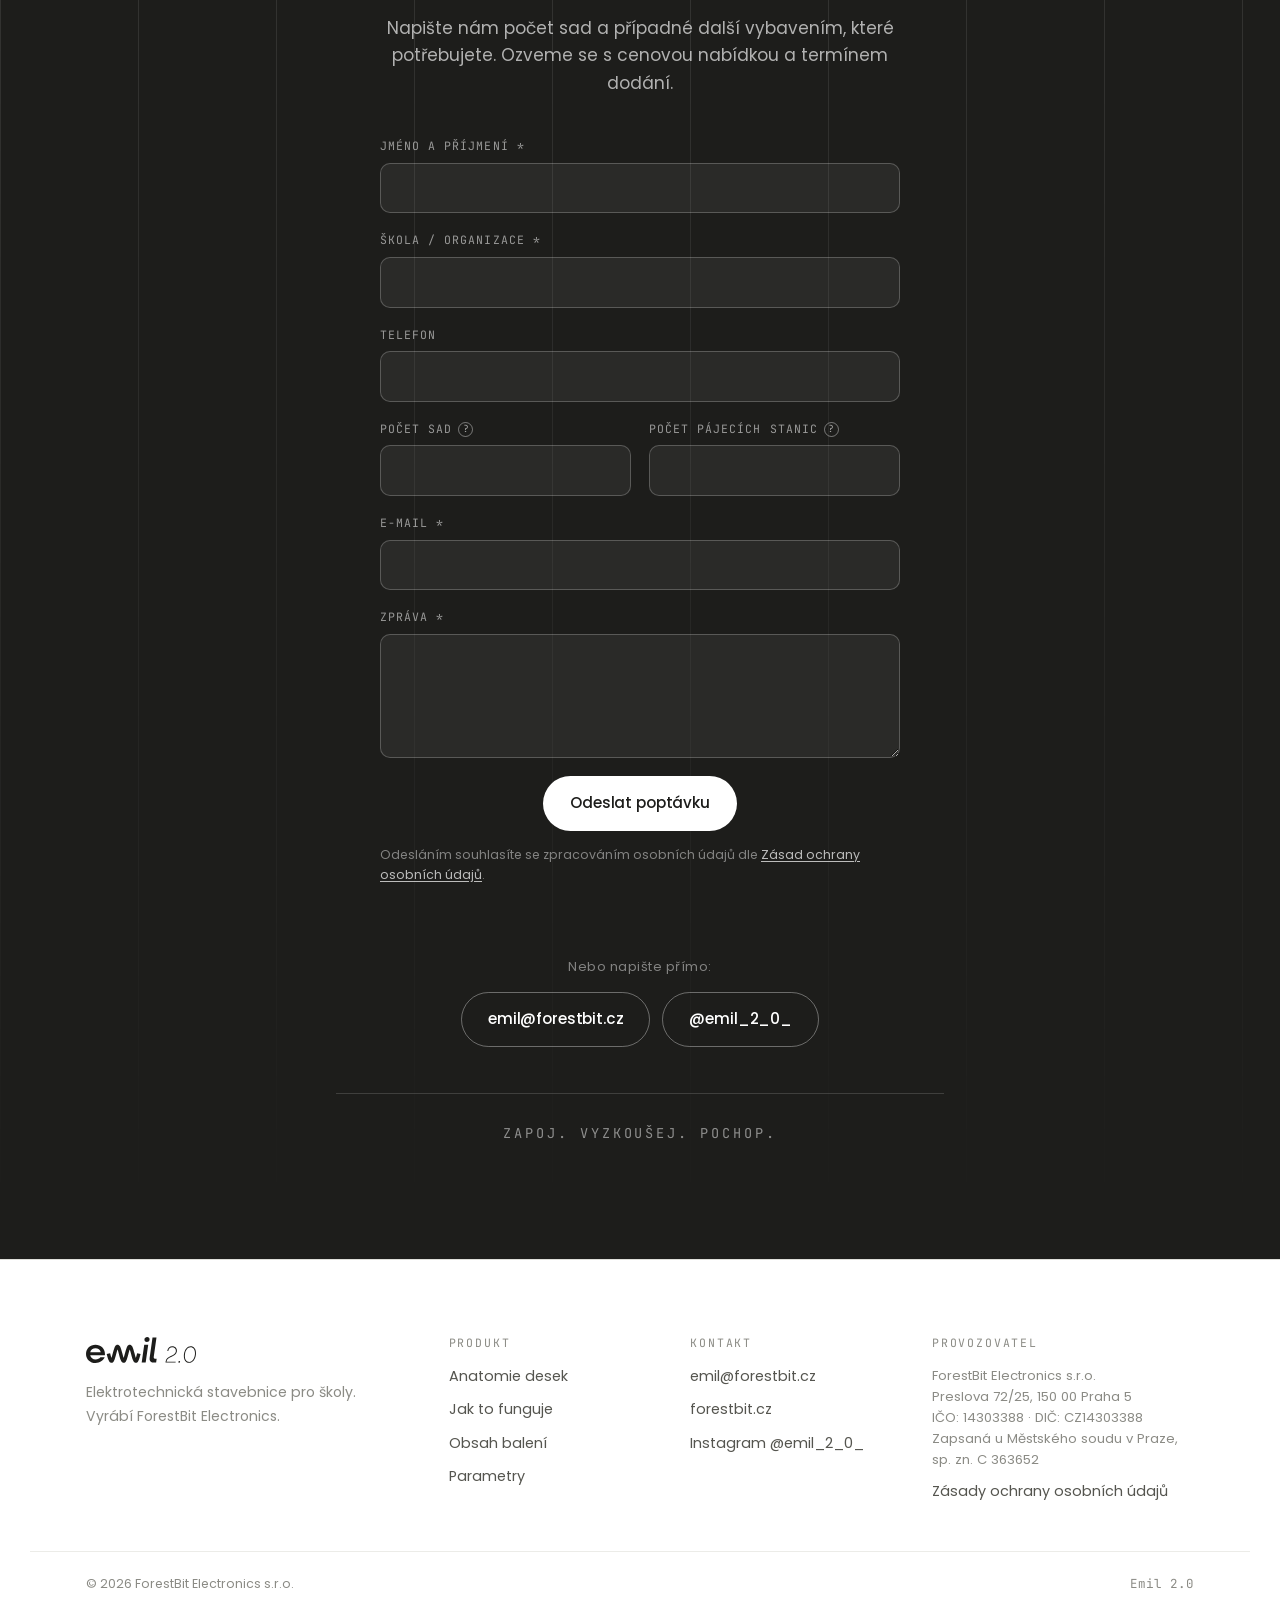
==== commit 91792349: "text + tel" ====
--- a/index.html
+++ b/index.html
@@ -530,6 +530,11 @@
         <input type="text" id="cfSchool" name="Škola" required autocomplete="organization">
       </div>
 
+      <div class="form-row">
+        <label for="cfPhone">Telefon</label>
+        <input type="tel" id="cfPhone" name="Telefon" autocomplete="tel" inputmode="tel">
+      </div>
+
       <div class="form-row form-row--split">
         <div>
           <label for="cfQty">
@@ -621,7 +626,7 @@
 
   <div class="wrap footer-bottom">
     <p>© <span id="year">2026</span> ForestBit Electronics s.r.o.</p>
-    <p class="footer-mono">Emil 2.0 · 1/3 · 2/3 · 3/3</p>
+    <p class="footer-mono">Emil 2.0</p>
   </div>
 </footer>
 
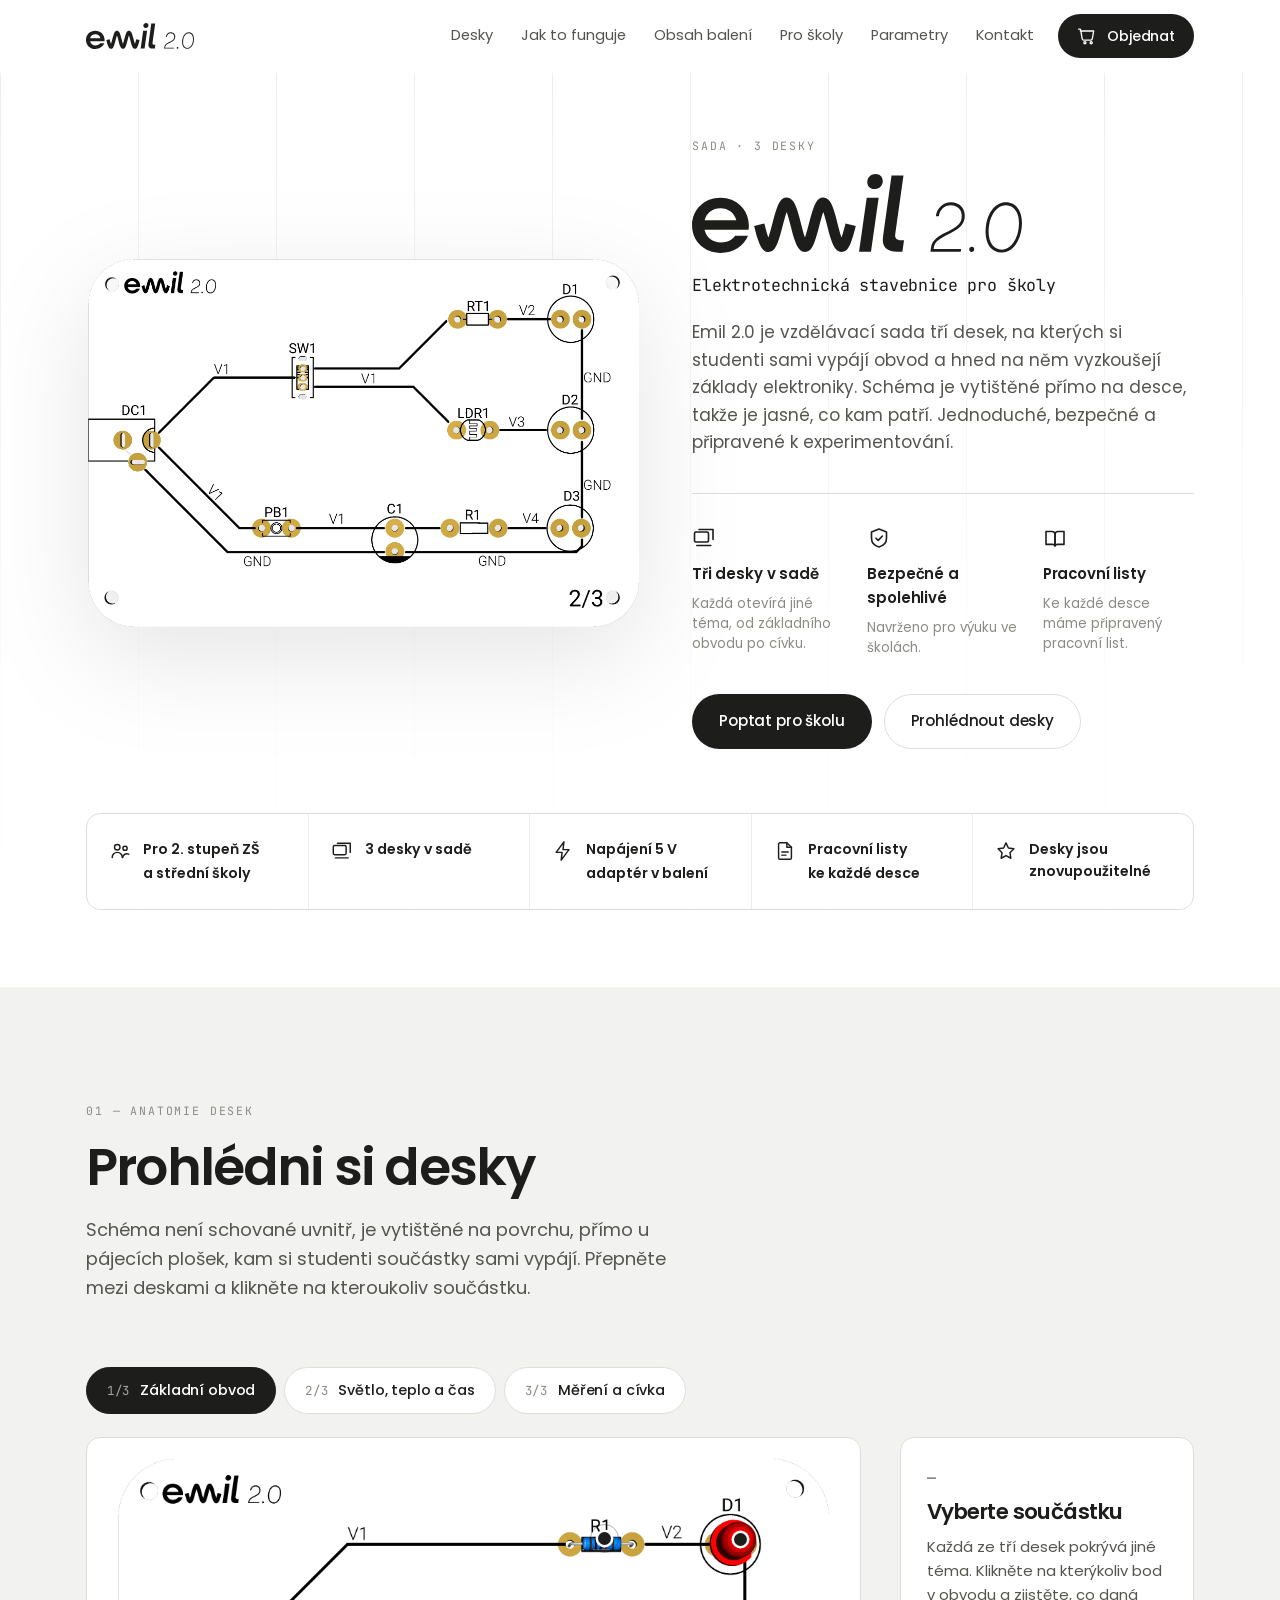
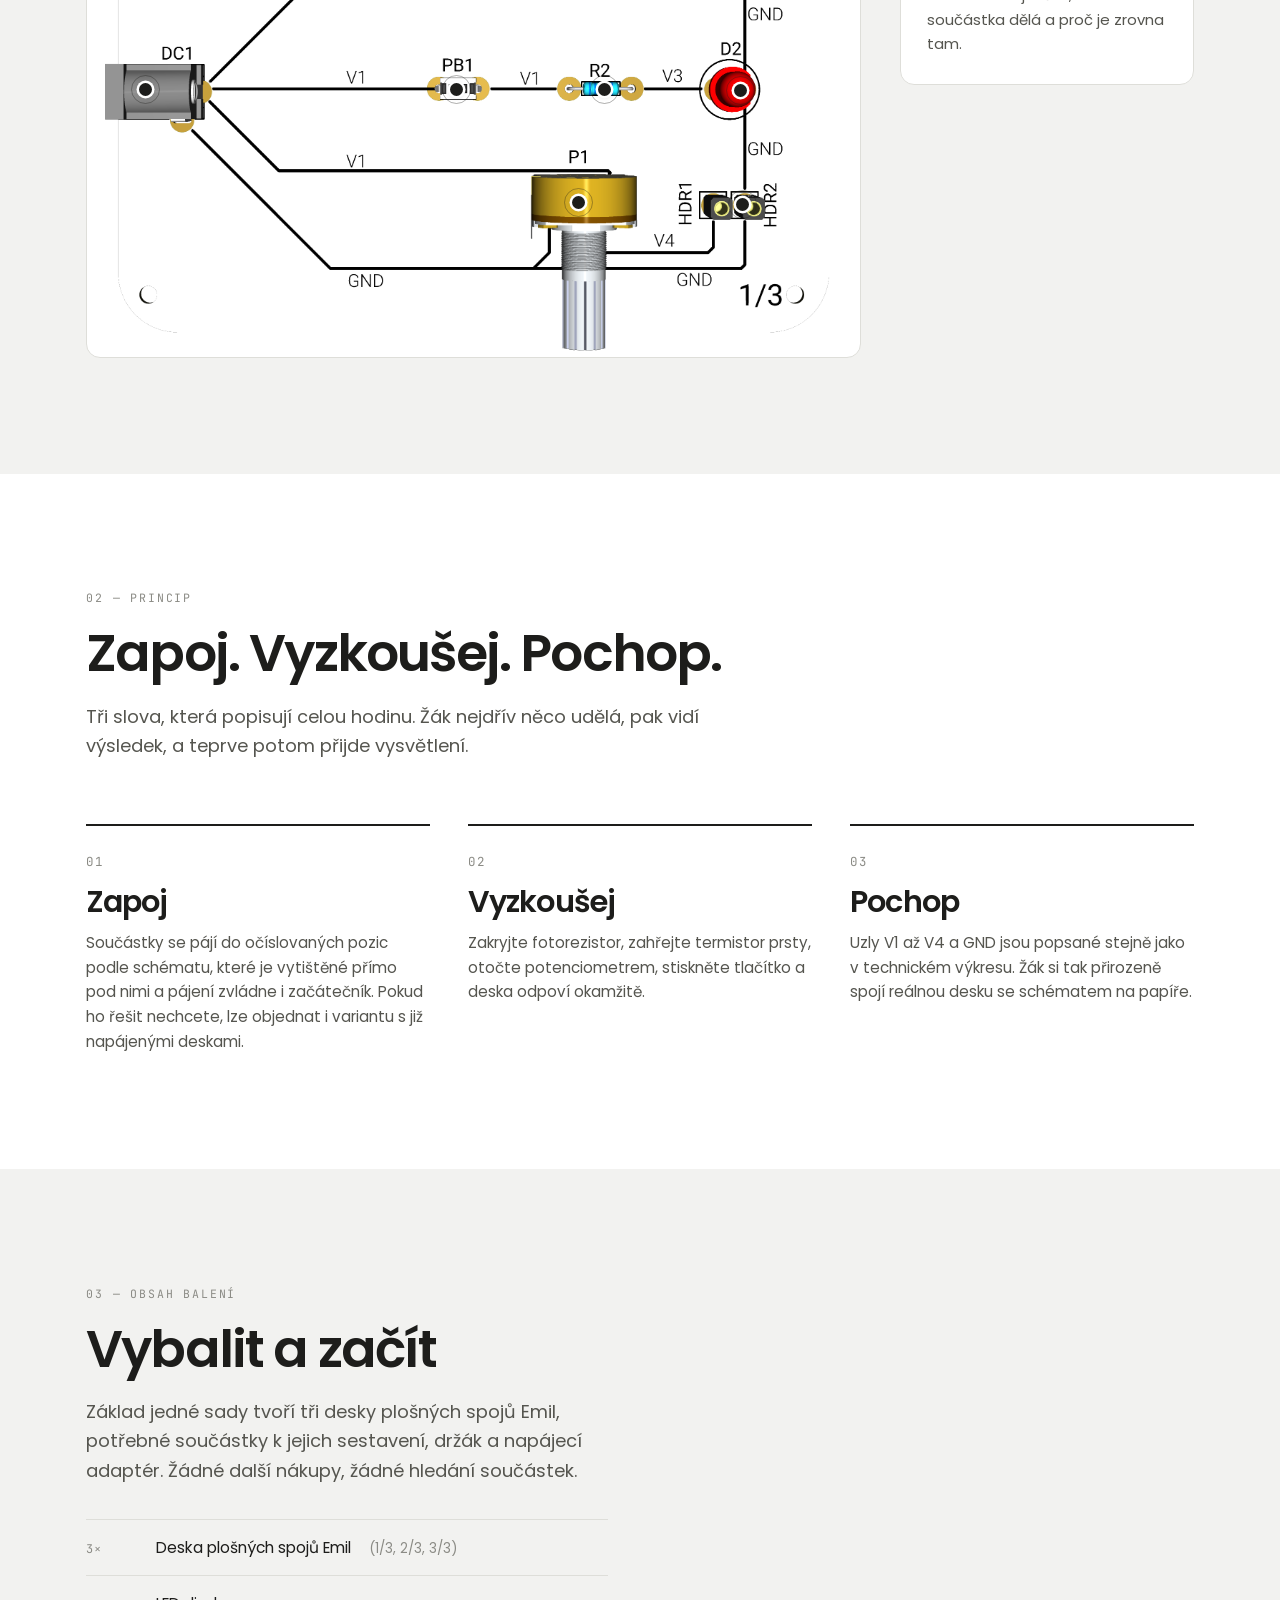
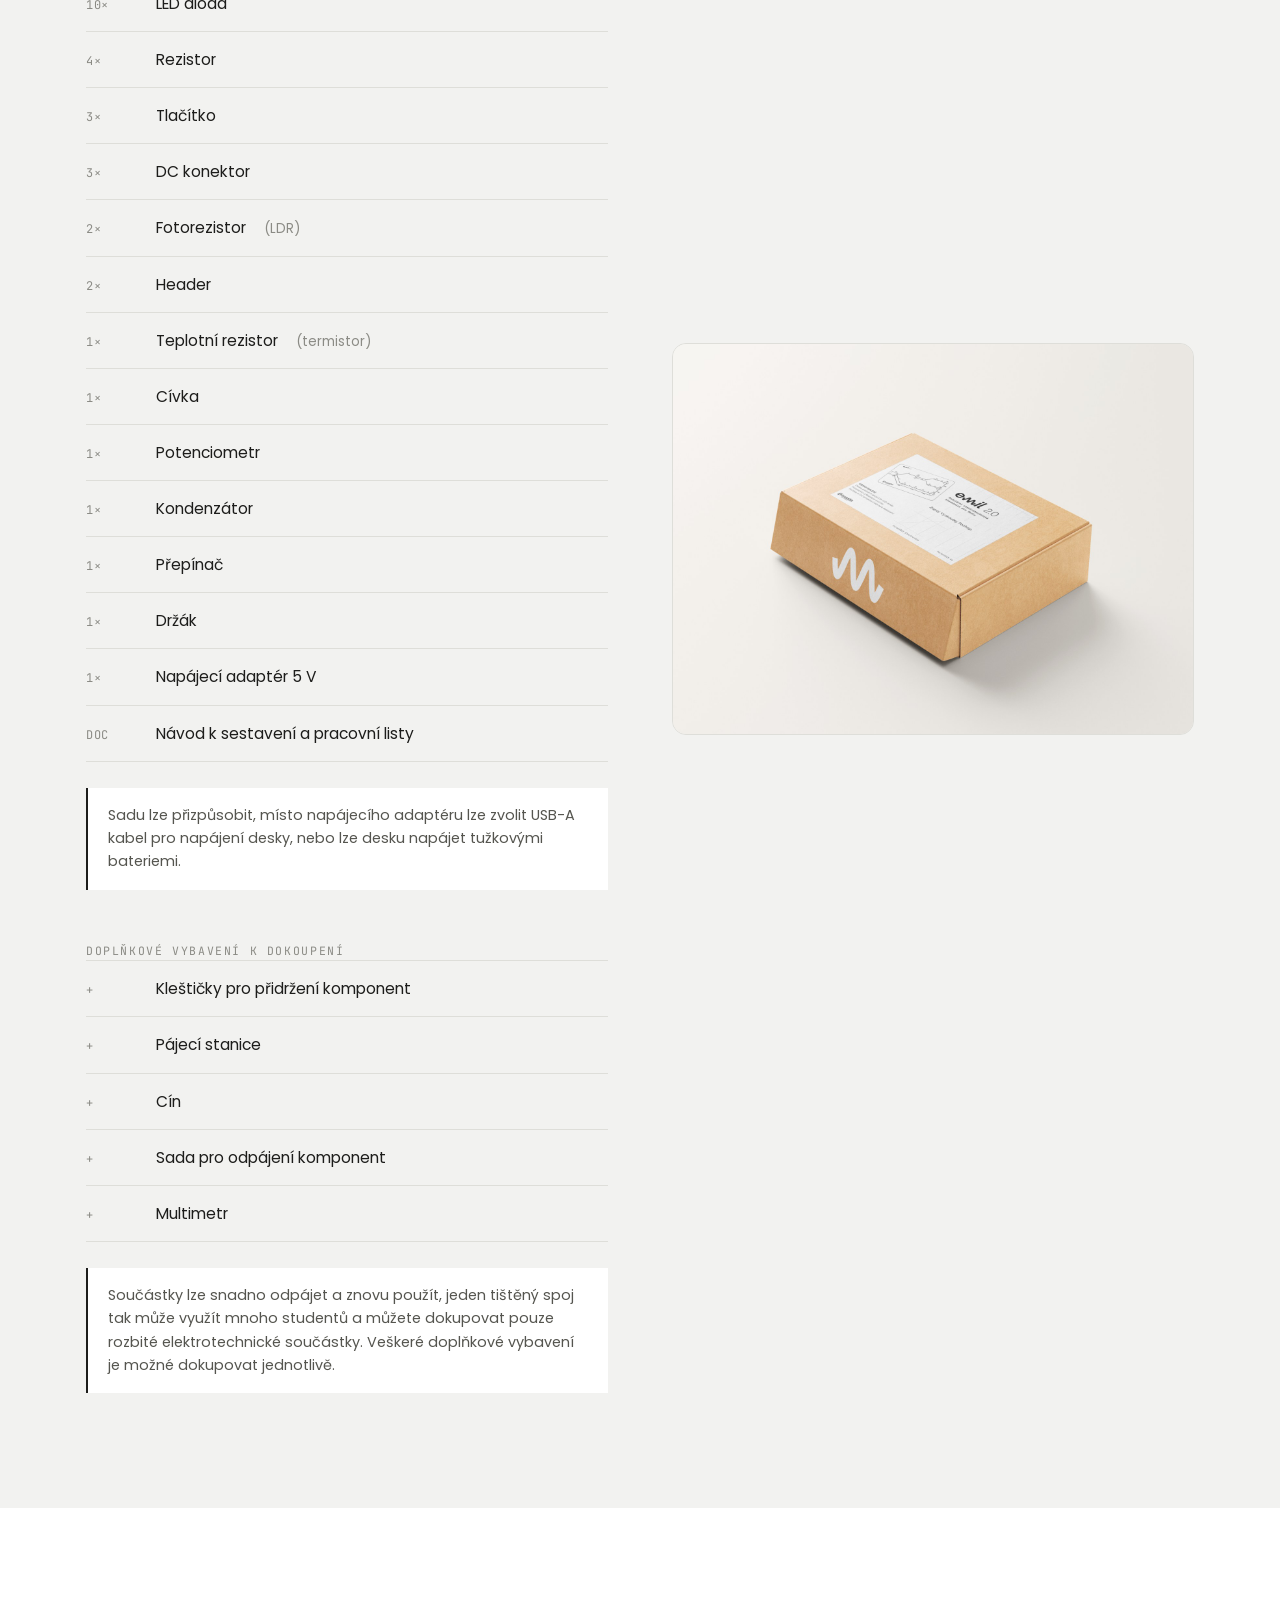
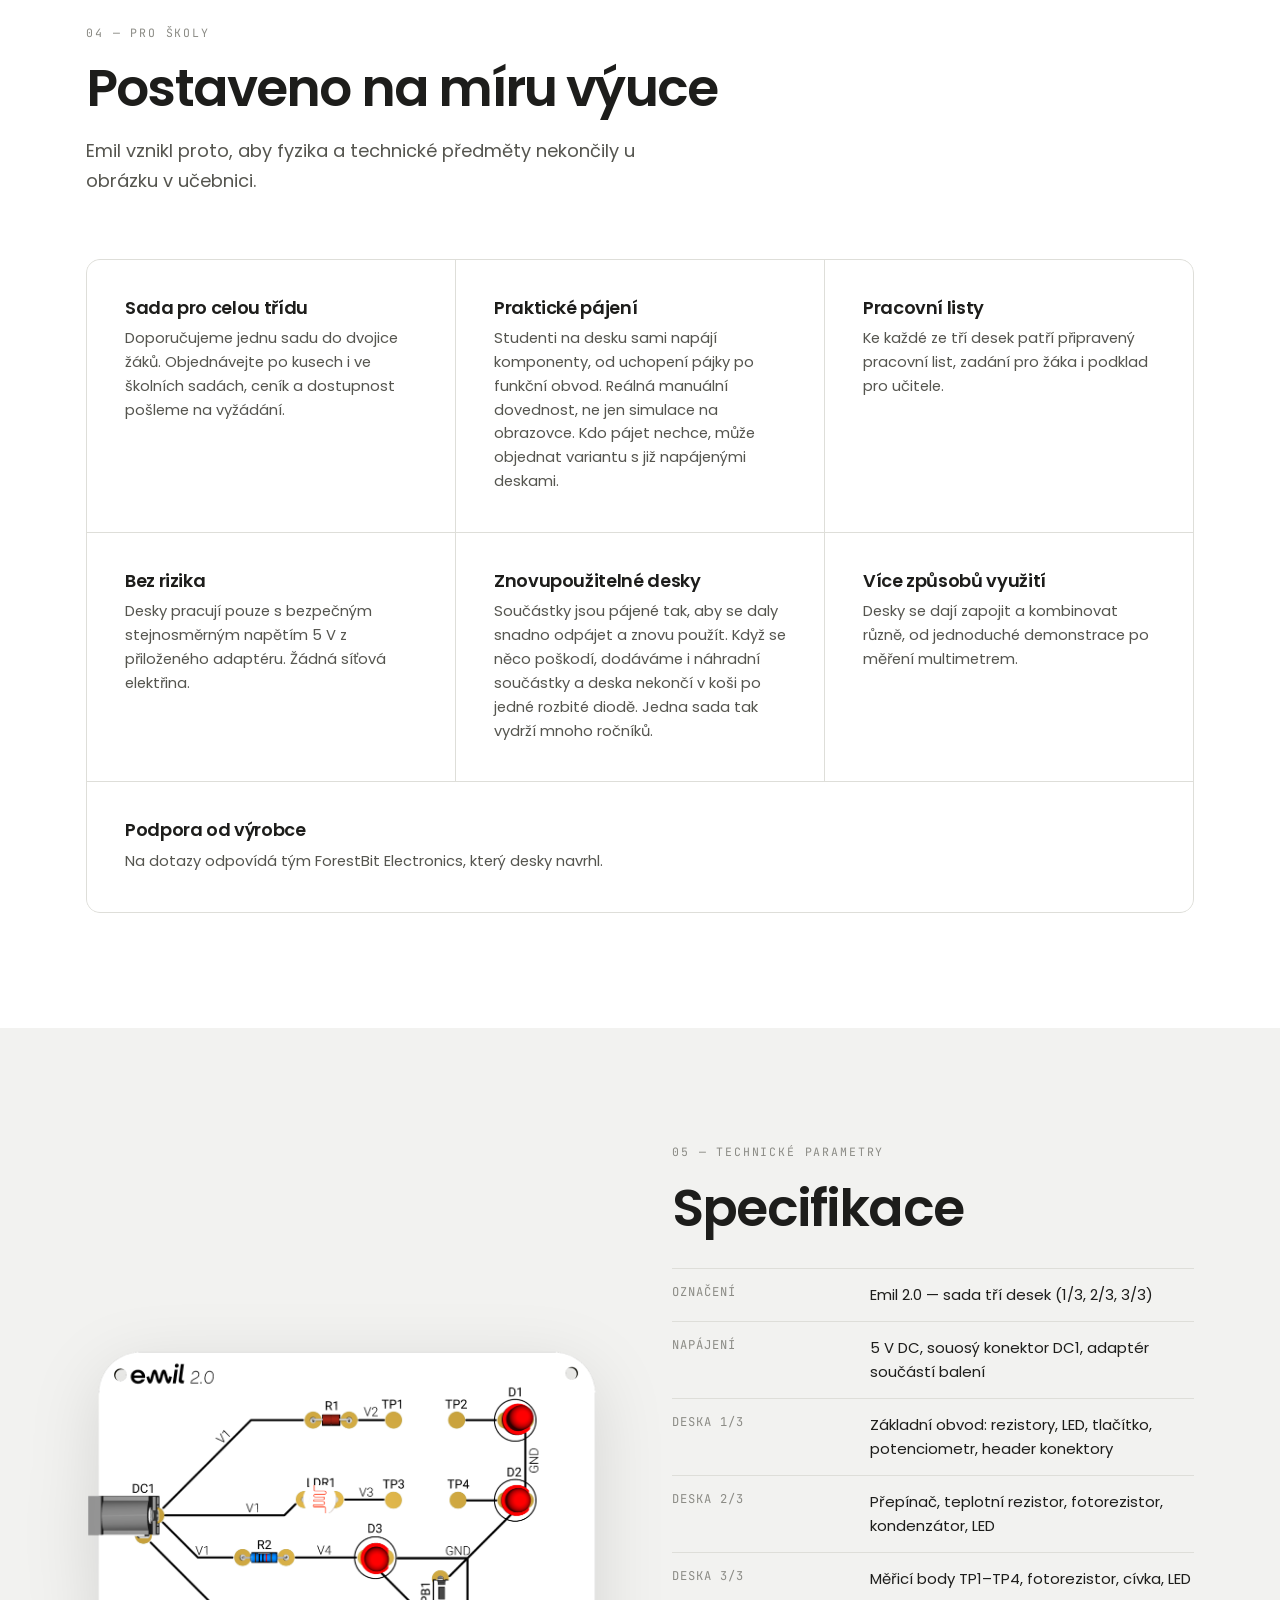
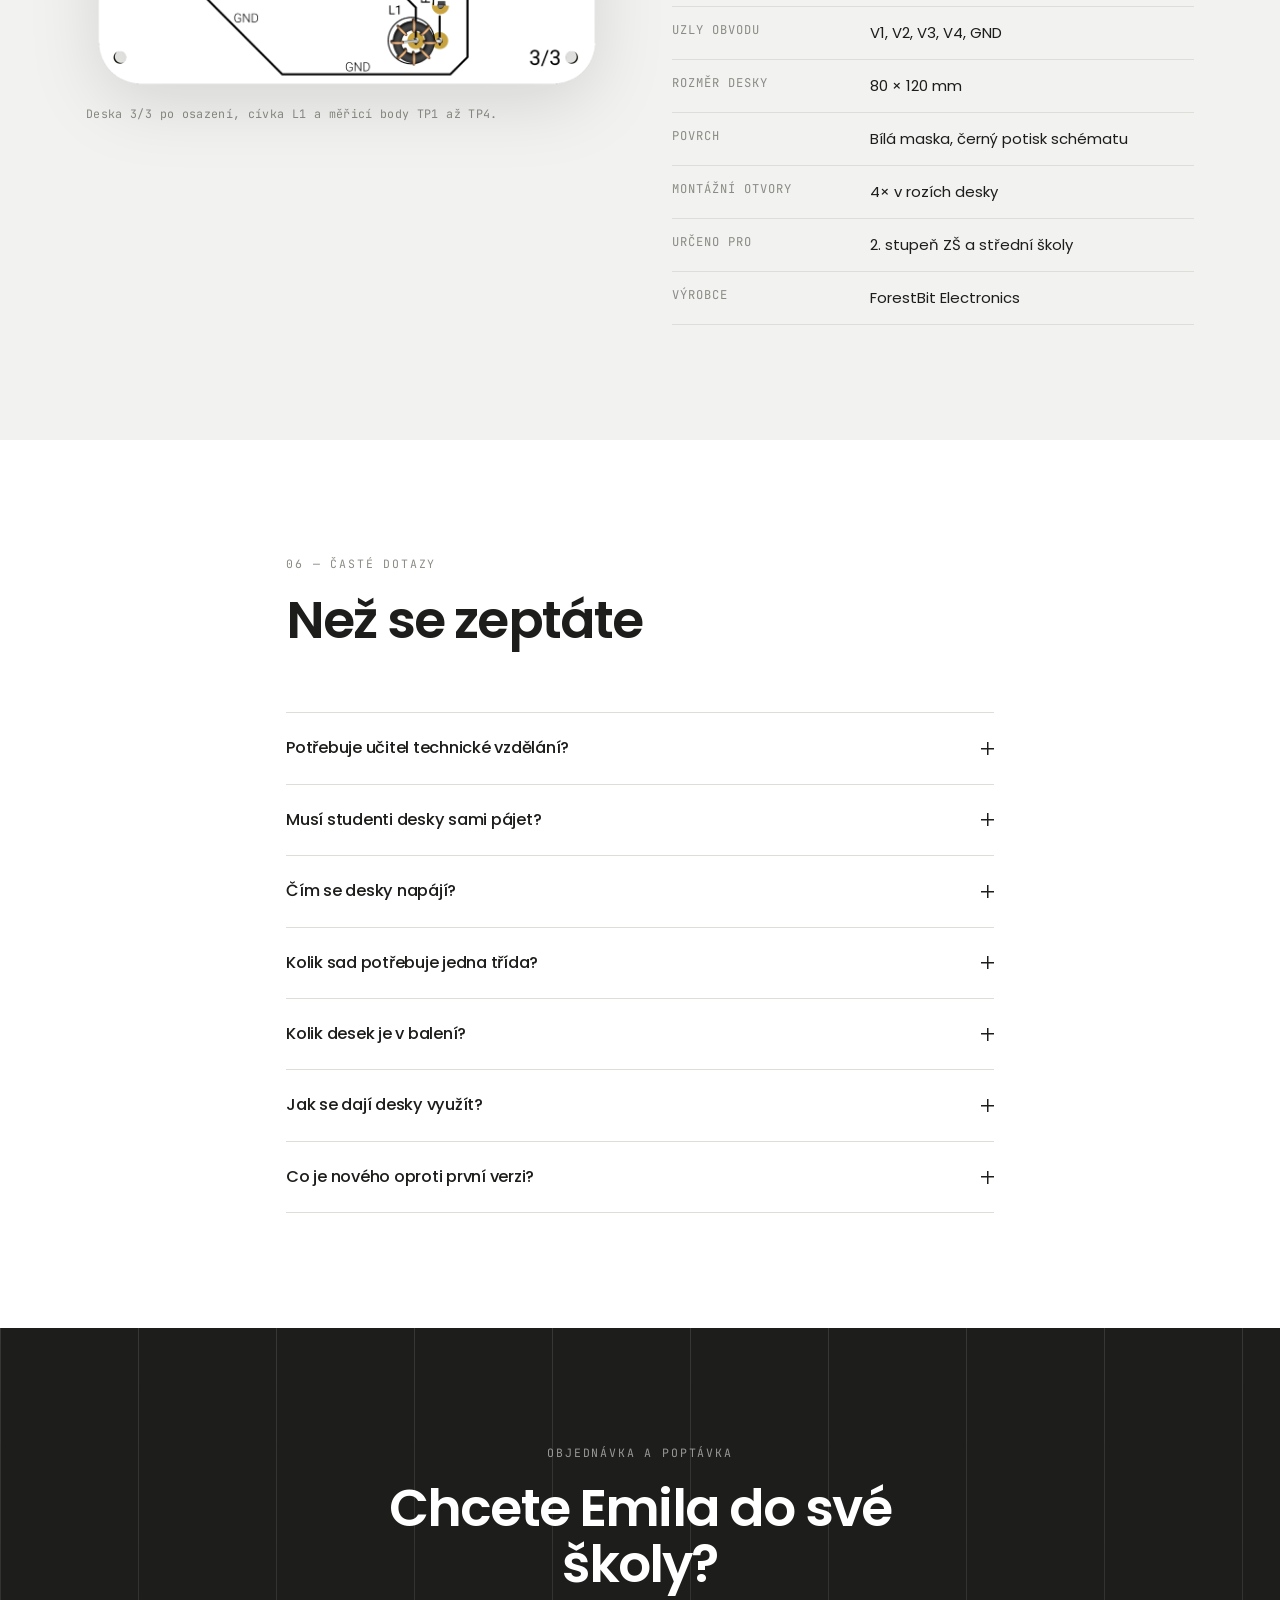
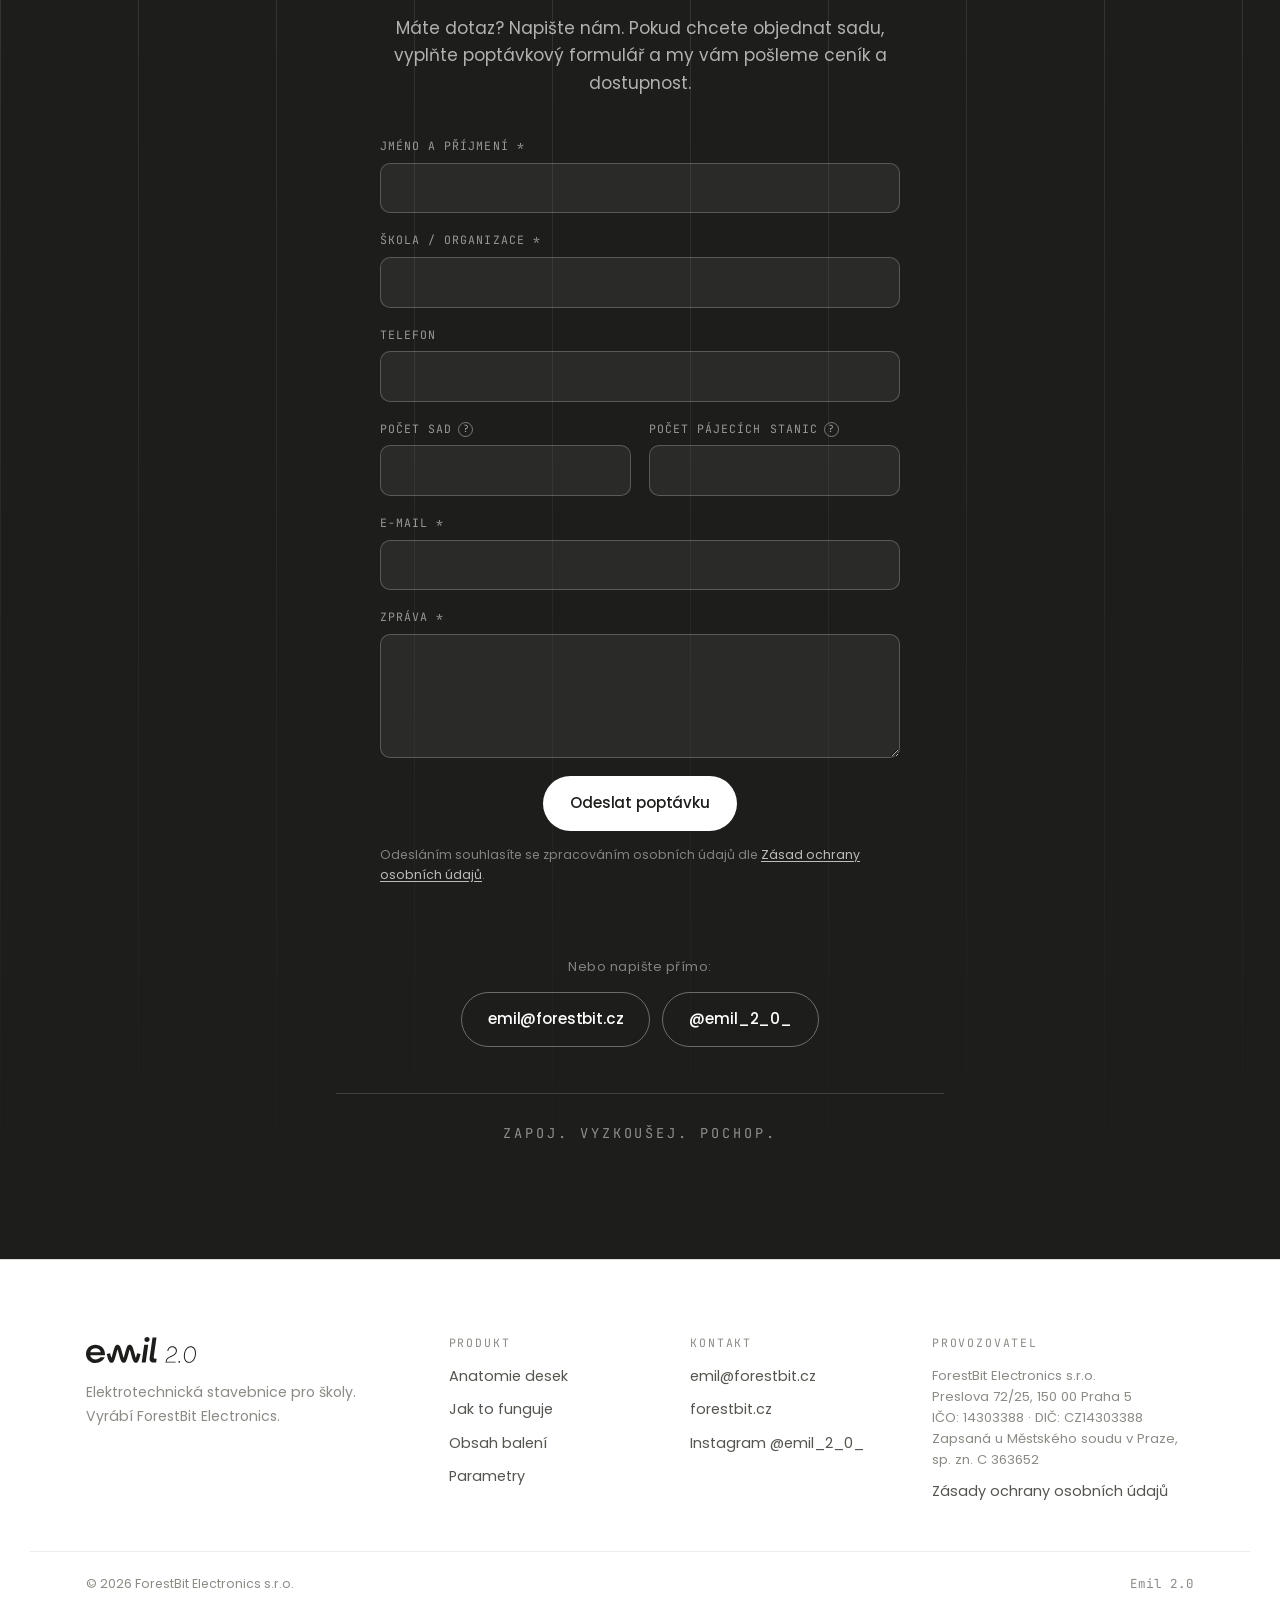
==== commit de247bf7: "text" ====
--- a/index.html
+++ b/index.html
@@ -511,8 +511,8 @@
     <p class="eyebrow eyebrow--inv">Objednávka a poptávka</p>
     <h2>Chcete Emila do své školy?</h2>
     <p class="cta-lead">
-      Napište nám počet sad a případné další vybavením, které potřebujete.
-      Ozveme se s cenovou nabídkou a termínem dodání.
+      Máte dotaz? Napište nám.
+      Pokud chcete objednat sadu, vyplňte poptávkový formulář a my vám pošleme ceník a dostupnost.
     </p>
 
     <form class="contact-form" id="contactForm" action="https://formsubmit.co/ajax/emil@forestbit.cz" method="POST" novalidate>
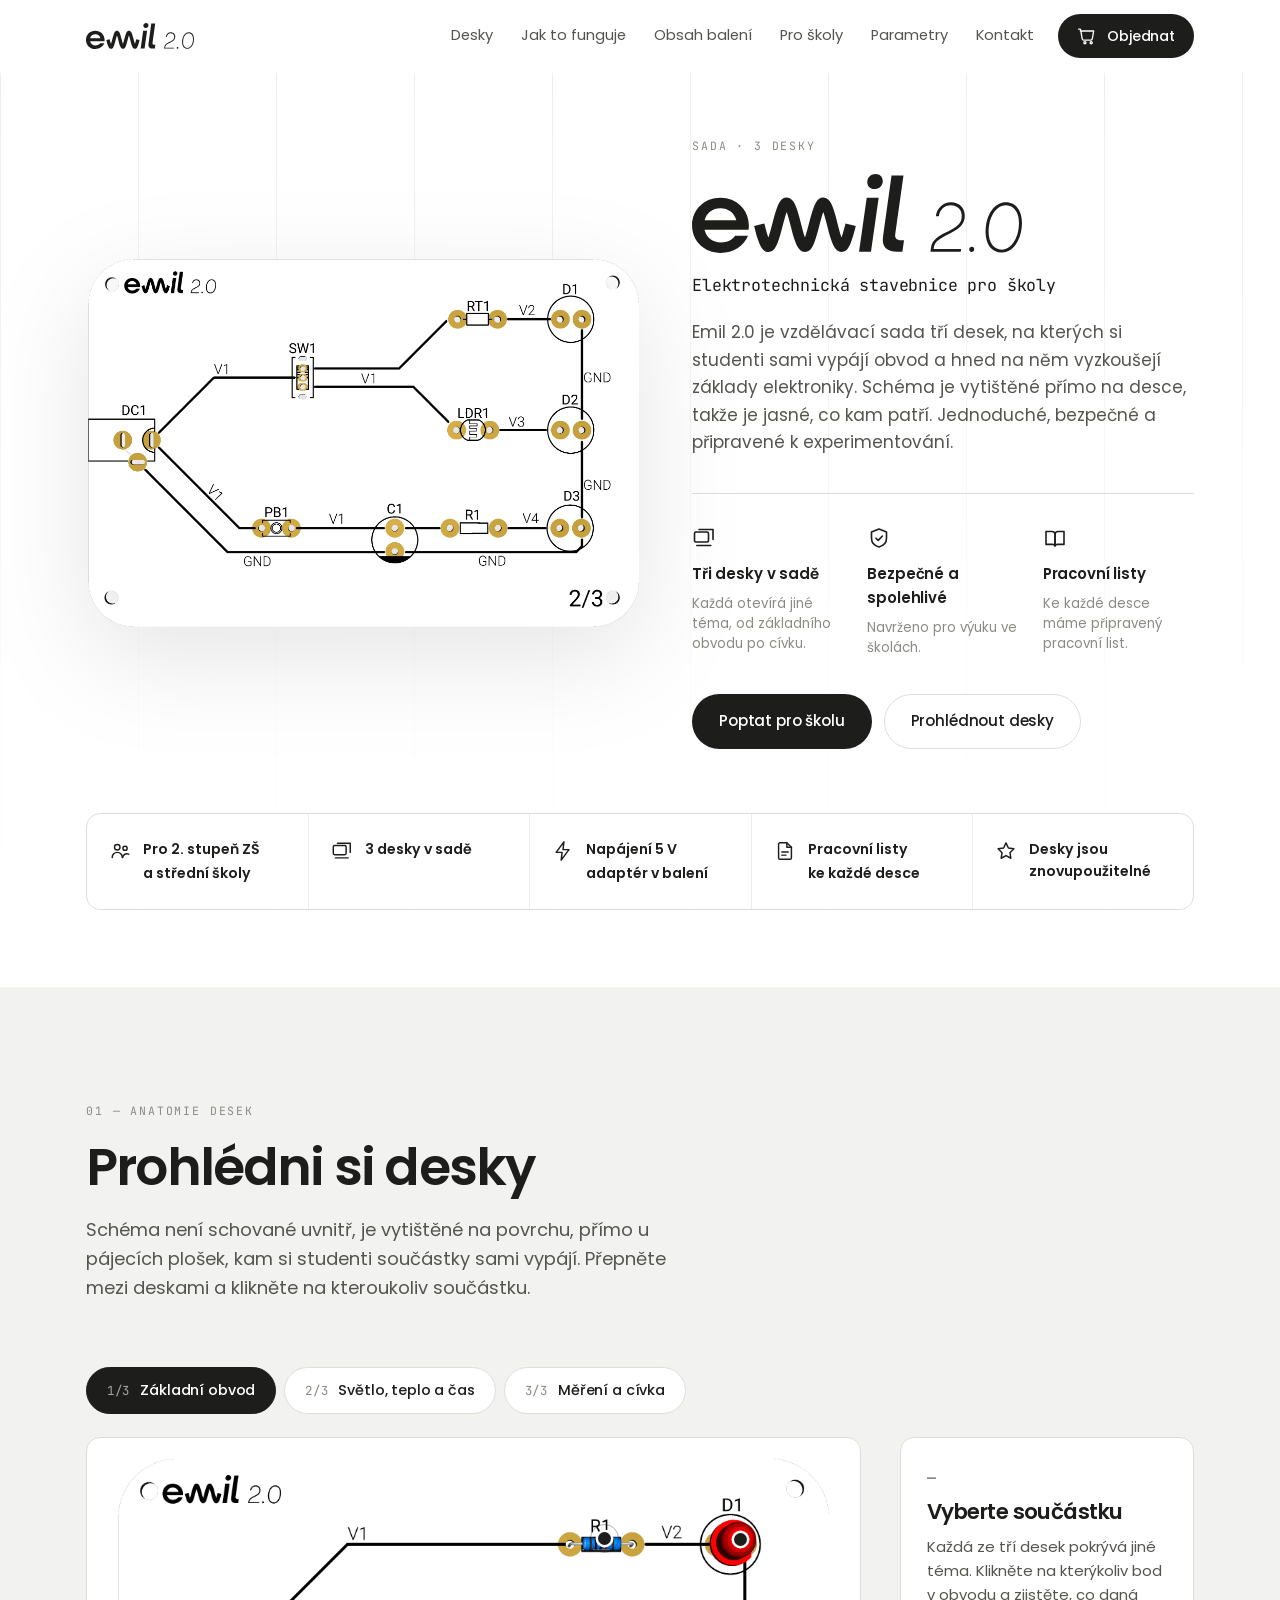
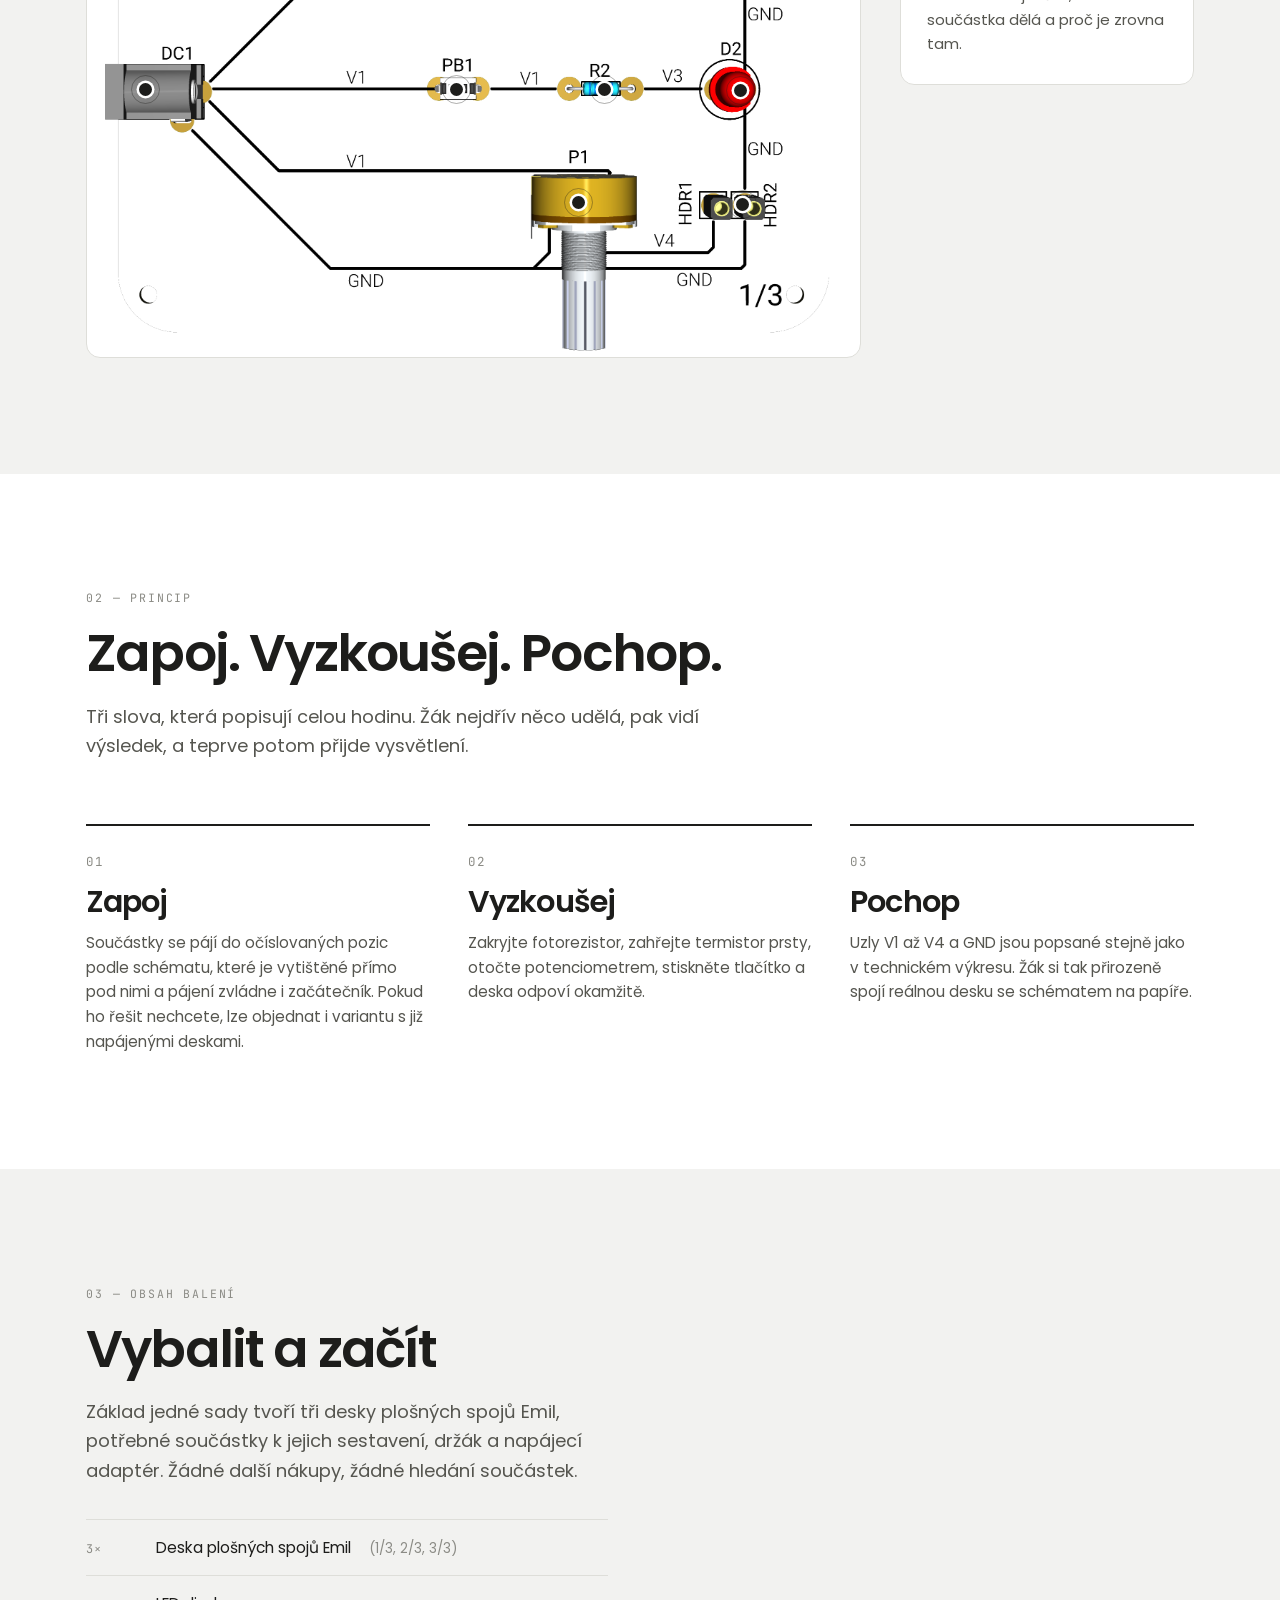
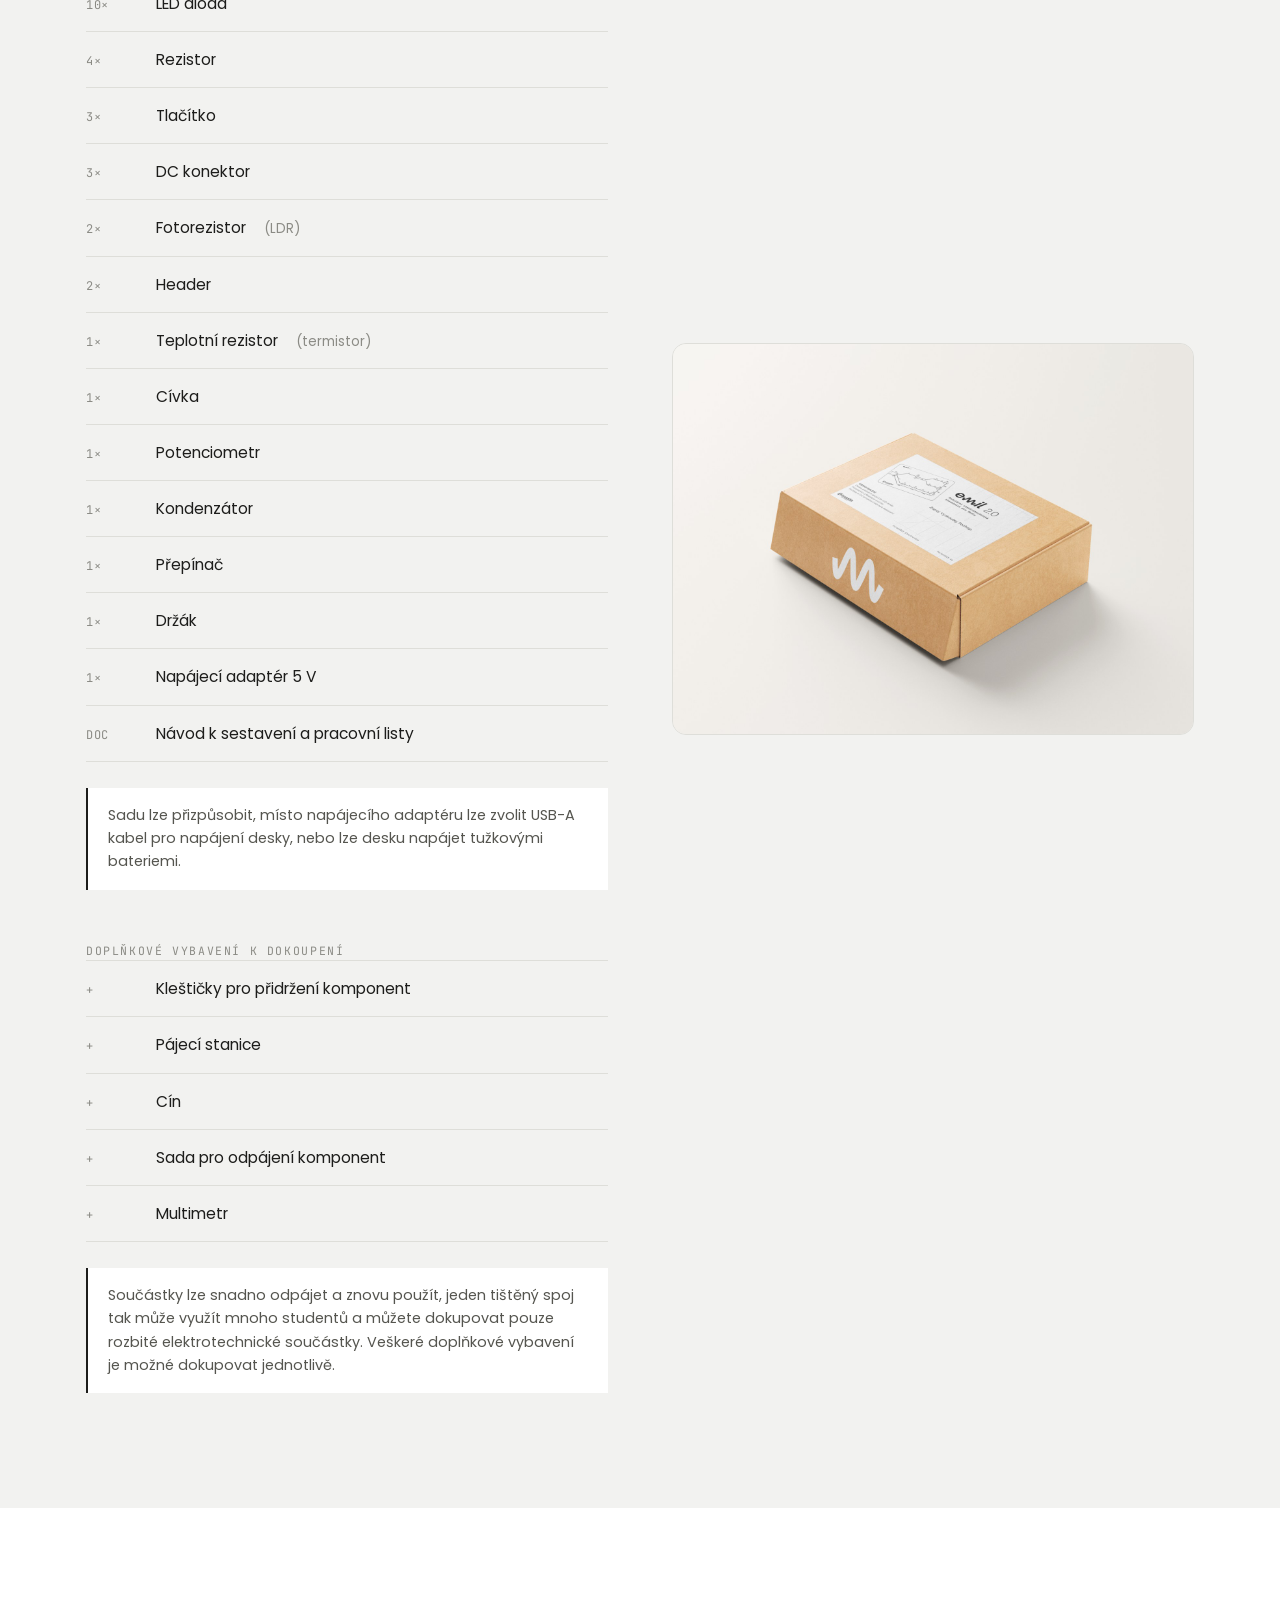
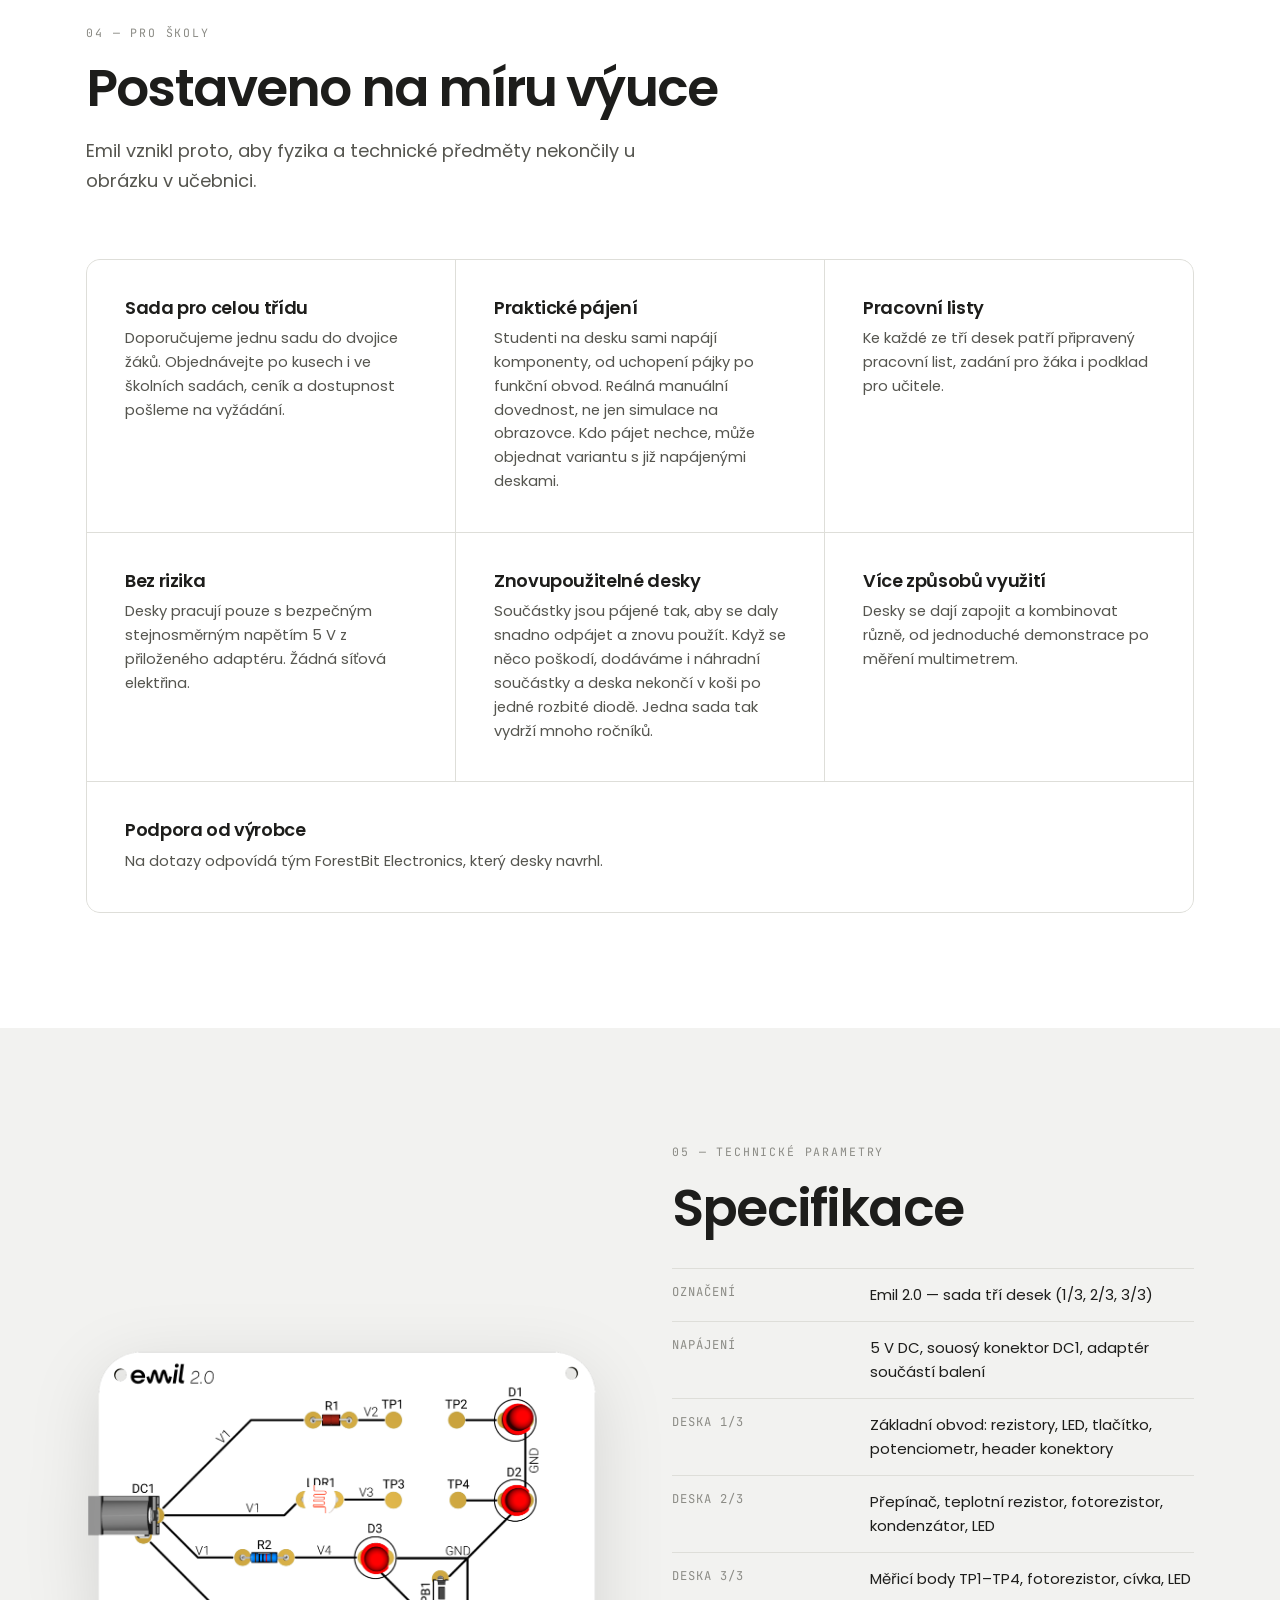
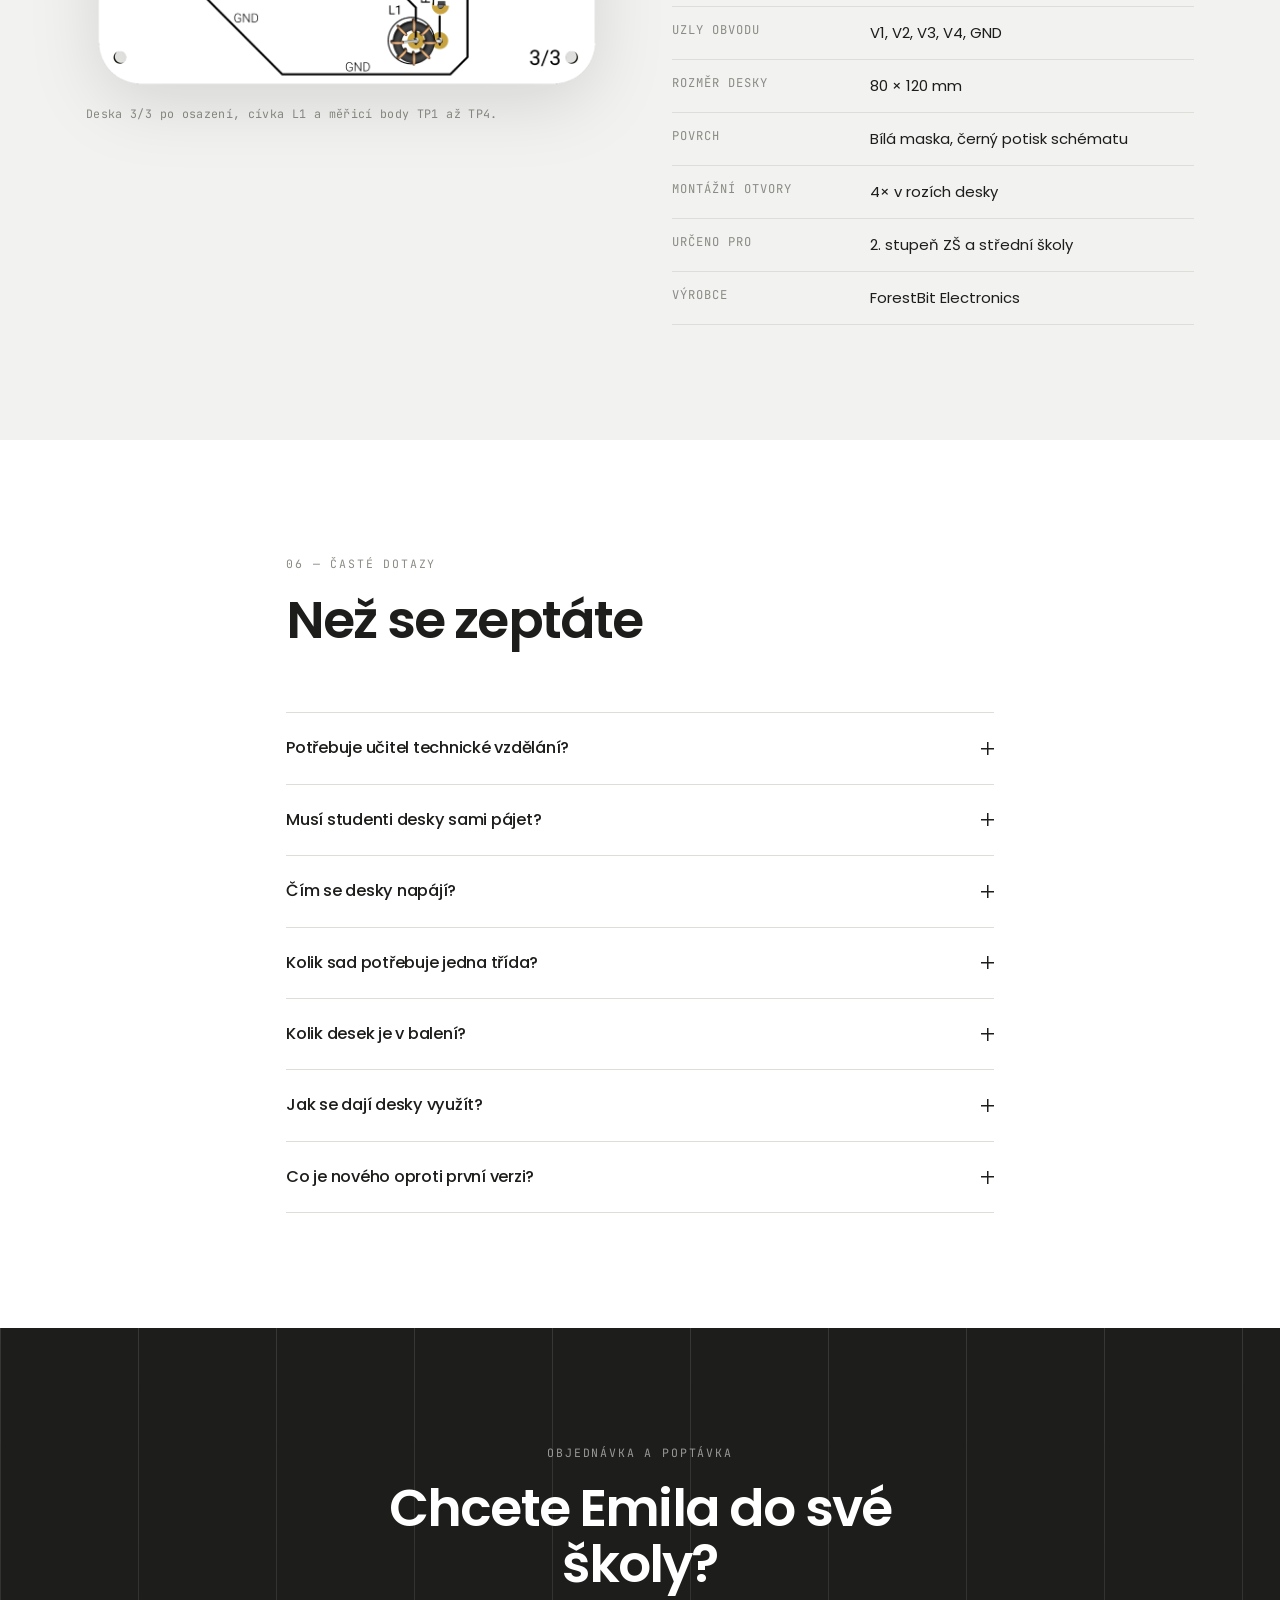
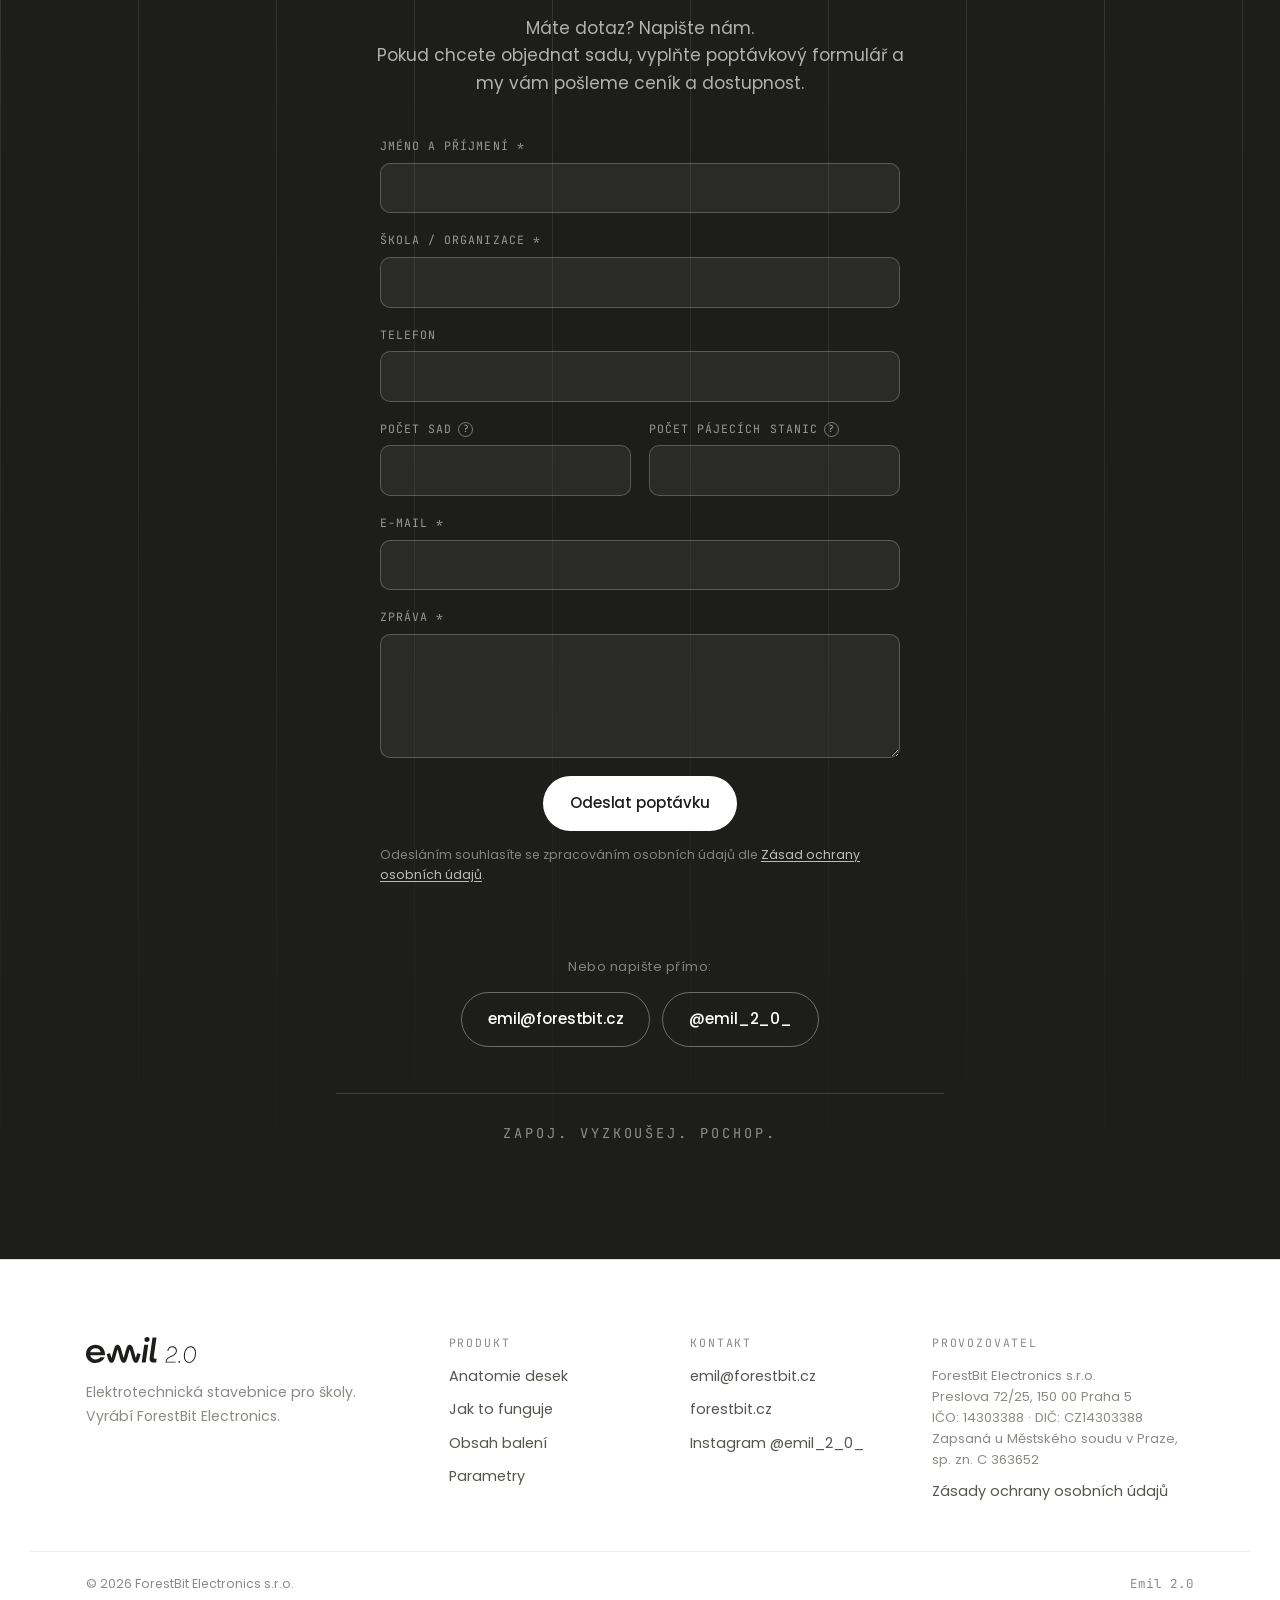
==== commit e2367098: "Update index.html" ====
--- a/index.html
+++ b/index.html
@@ -511,7 +511,7 @@
     <p class="eyebrow eyebrow--inv">Objednávka a poptávka</p>
     <h2>Chcete Emila do své školy?</h2>
     <p class="cta-lead">
-      Máte dotaz? Napište nám.
+      Máte dotaz? Napište nám.<br>
       Pokud chcete objednat sadu, vyplňte poptávkový formulář a my vám pošleme ceník a dostupnost.
     </p>
 
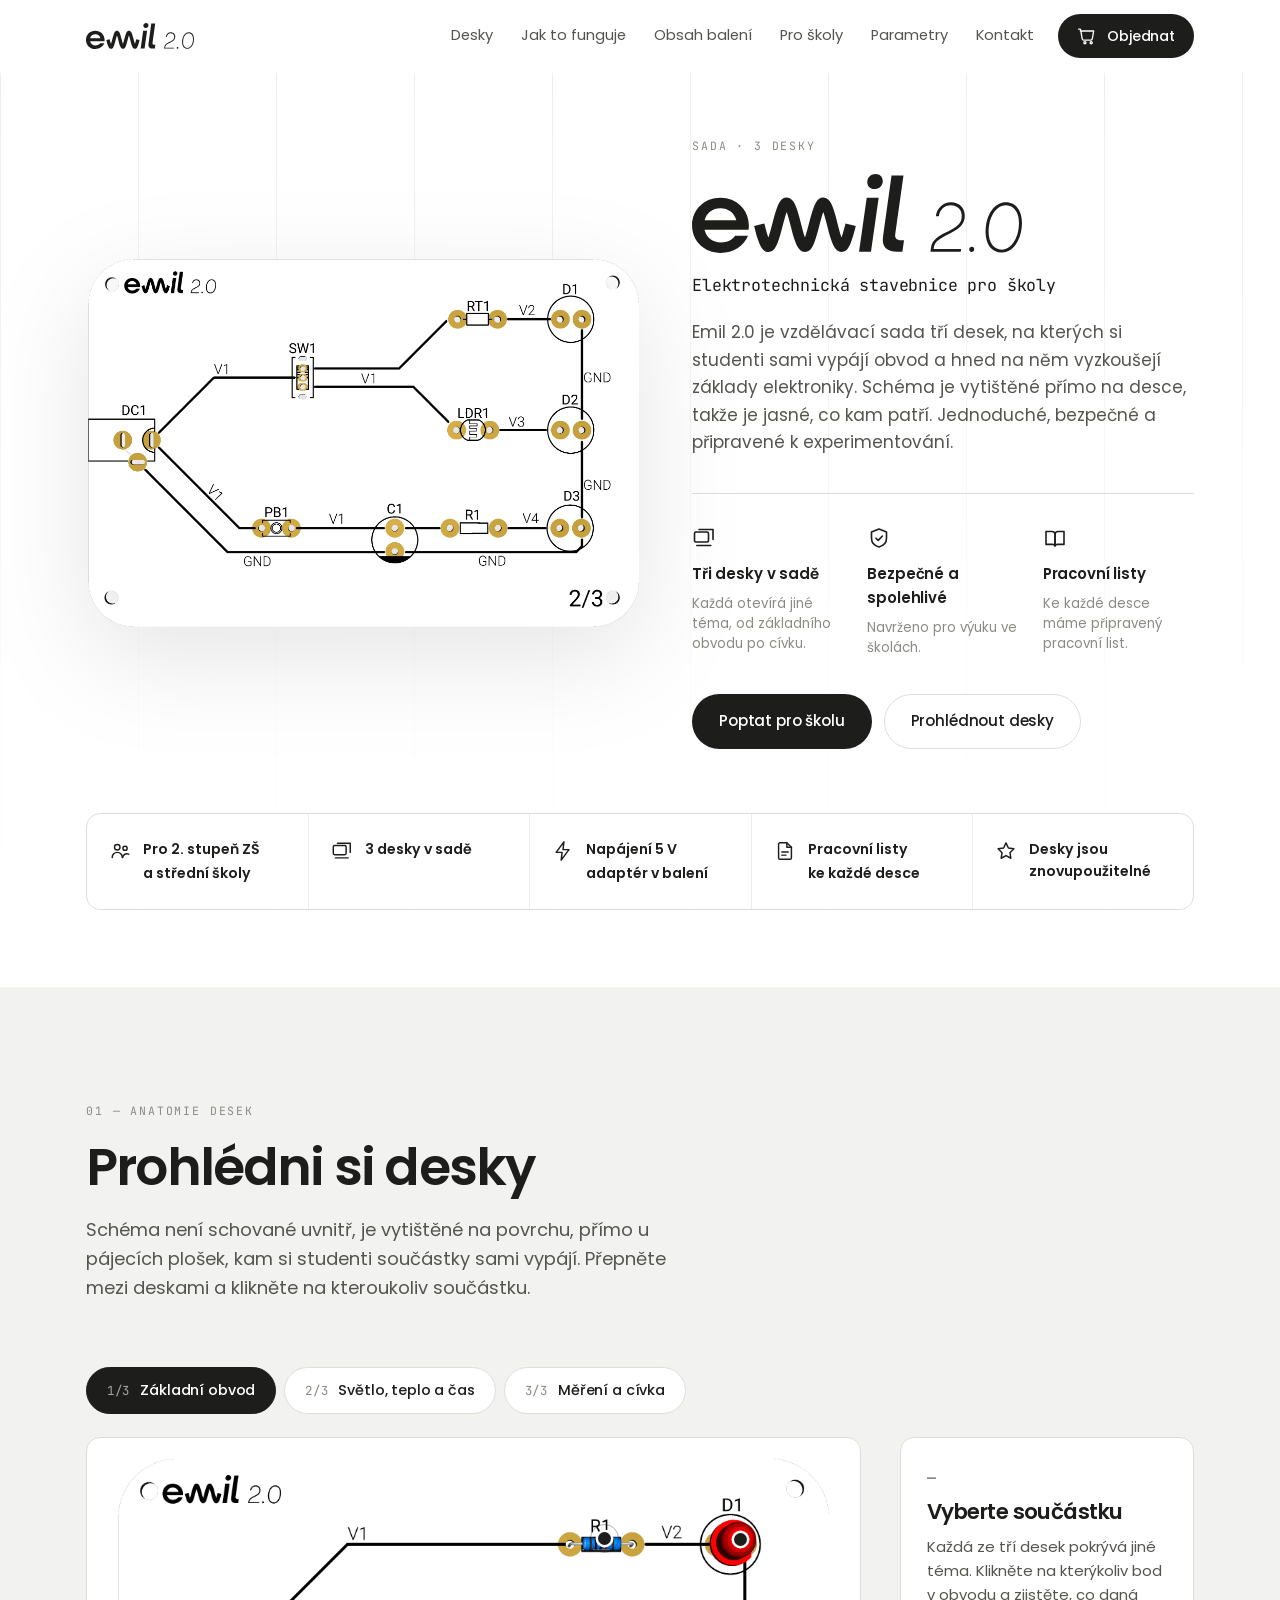
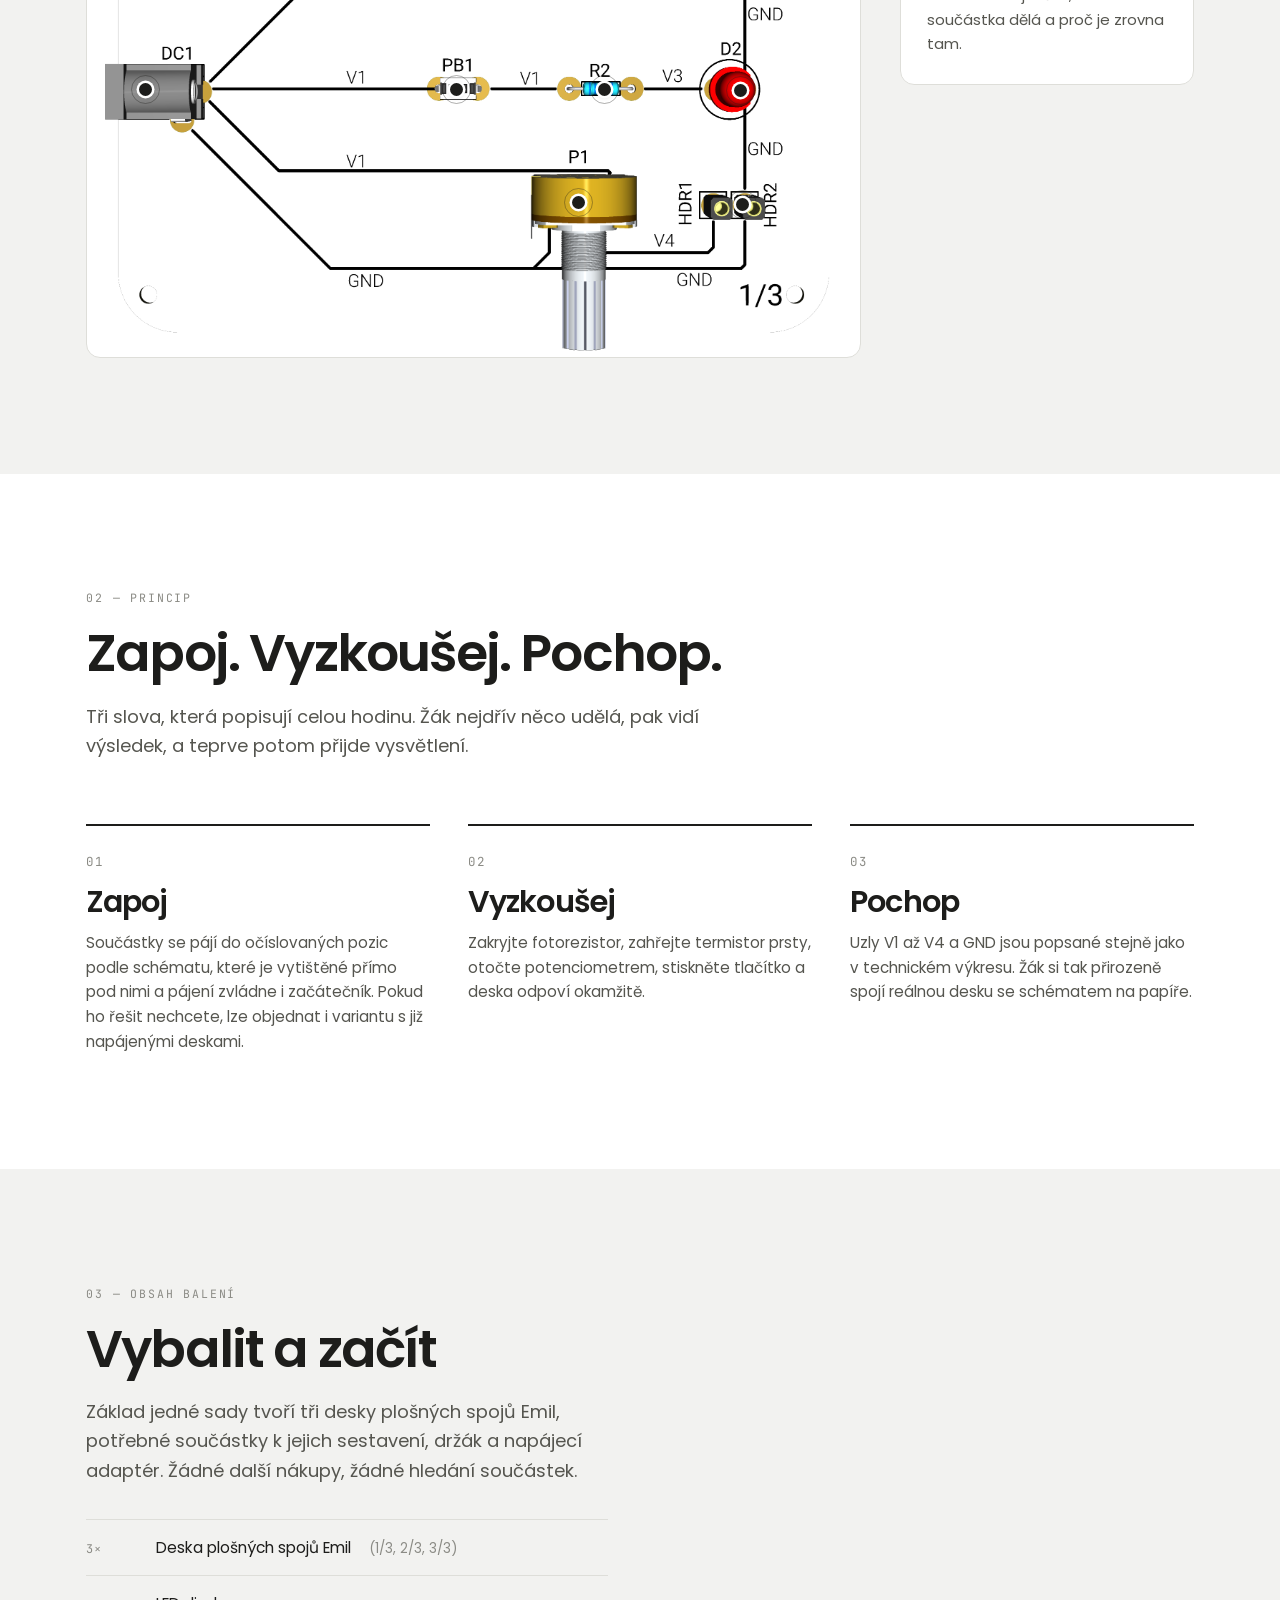
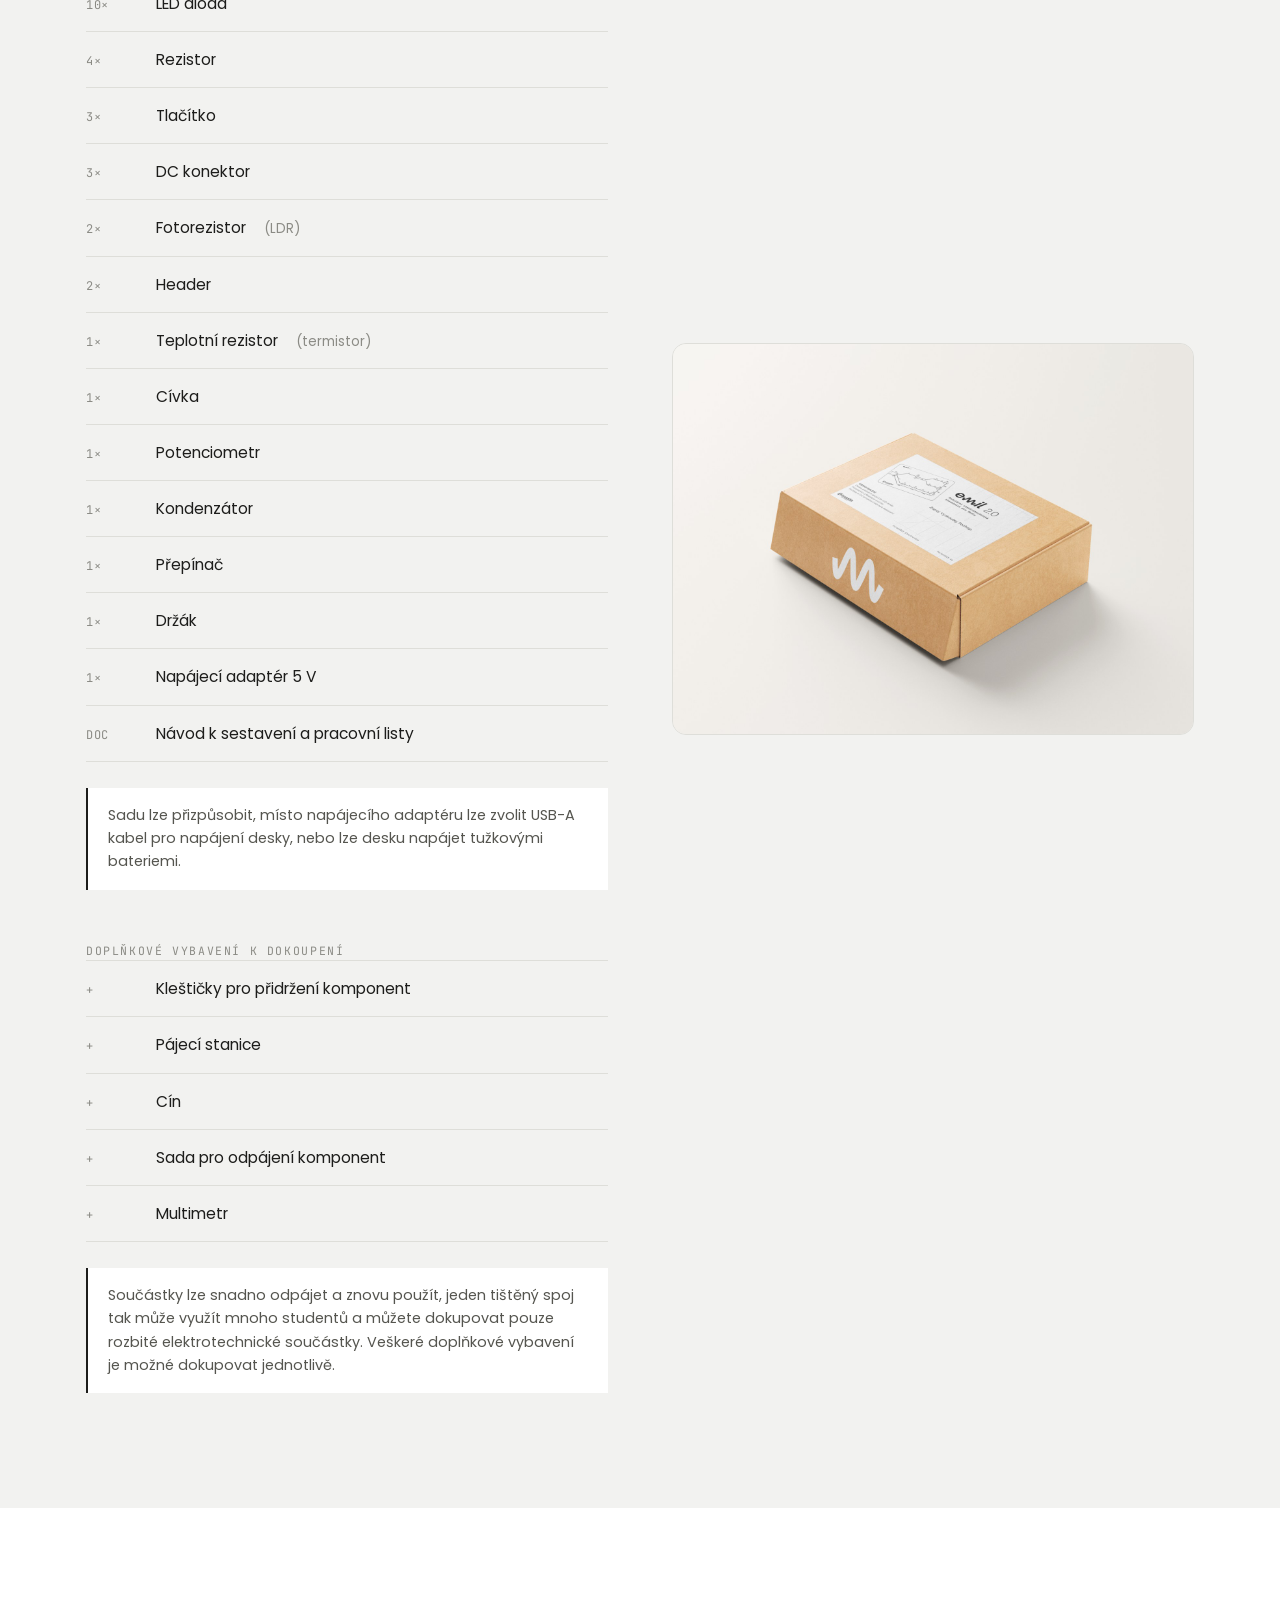
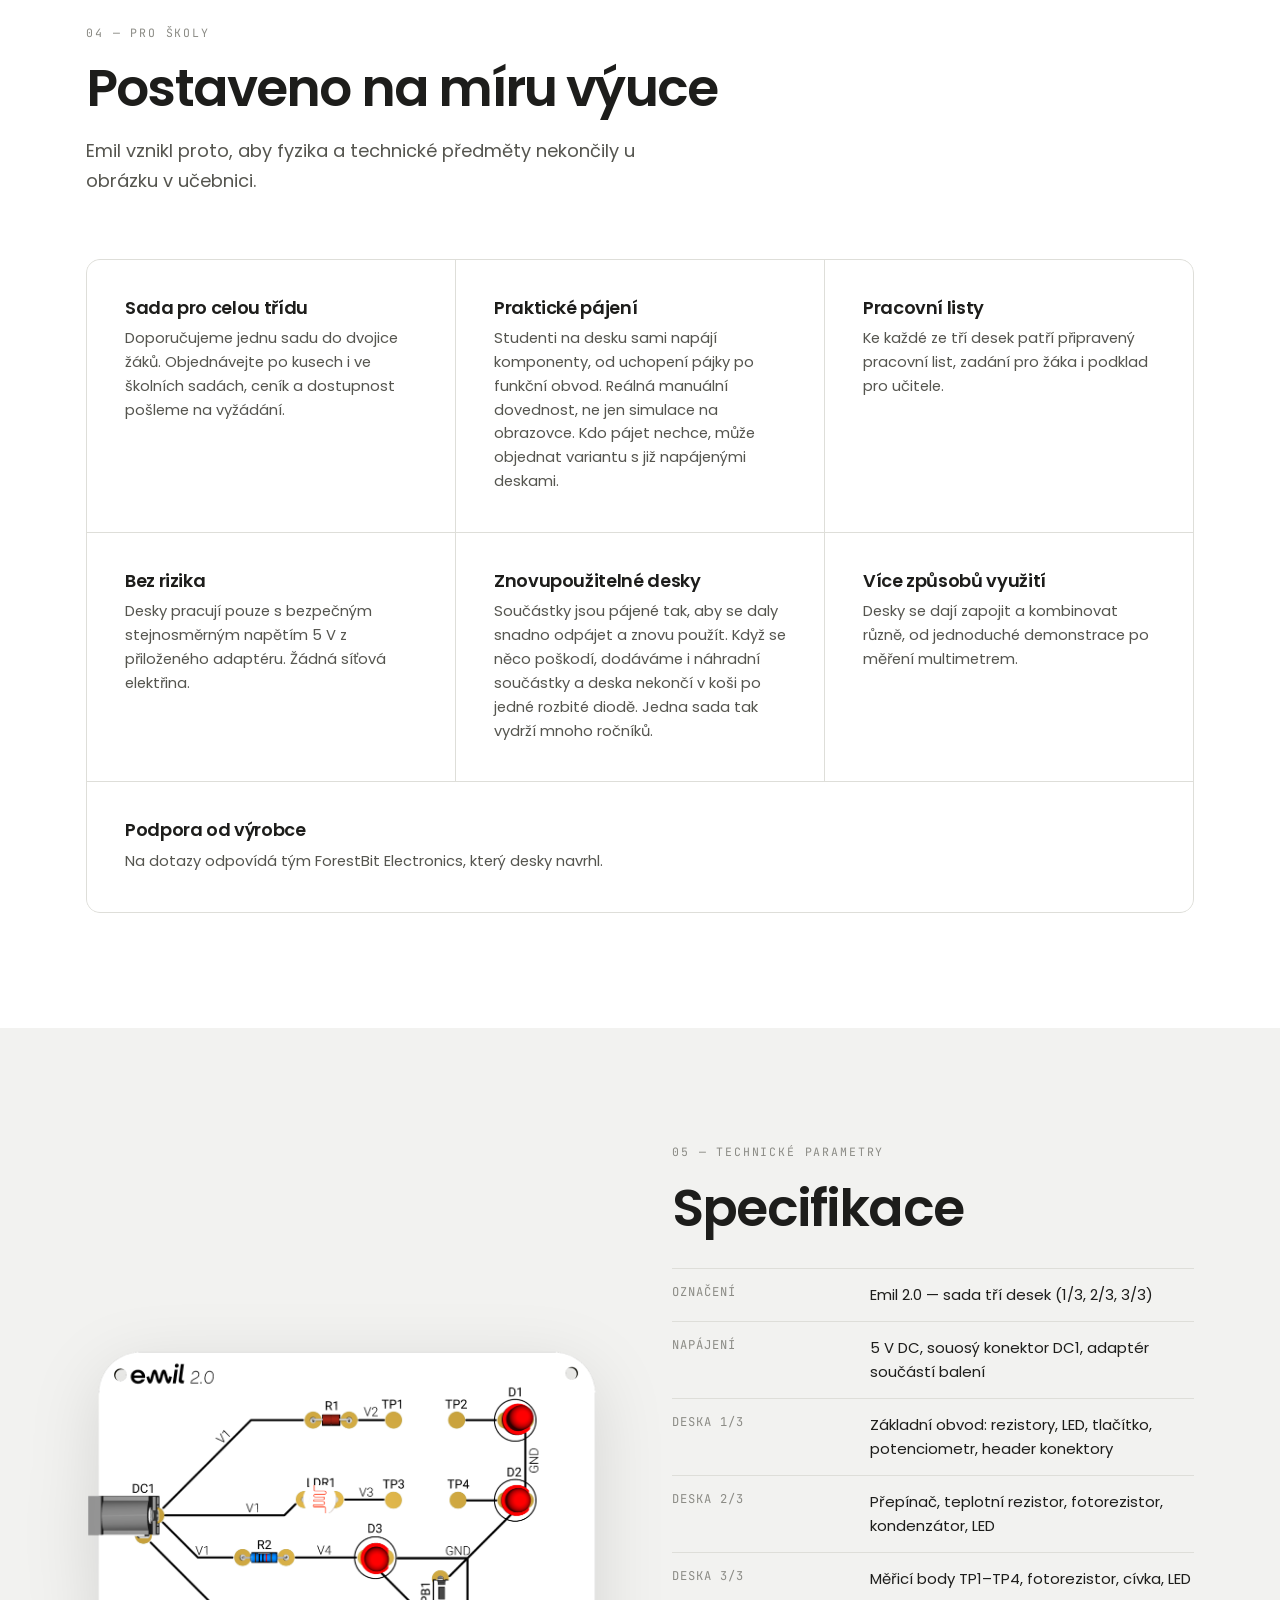
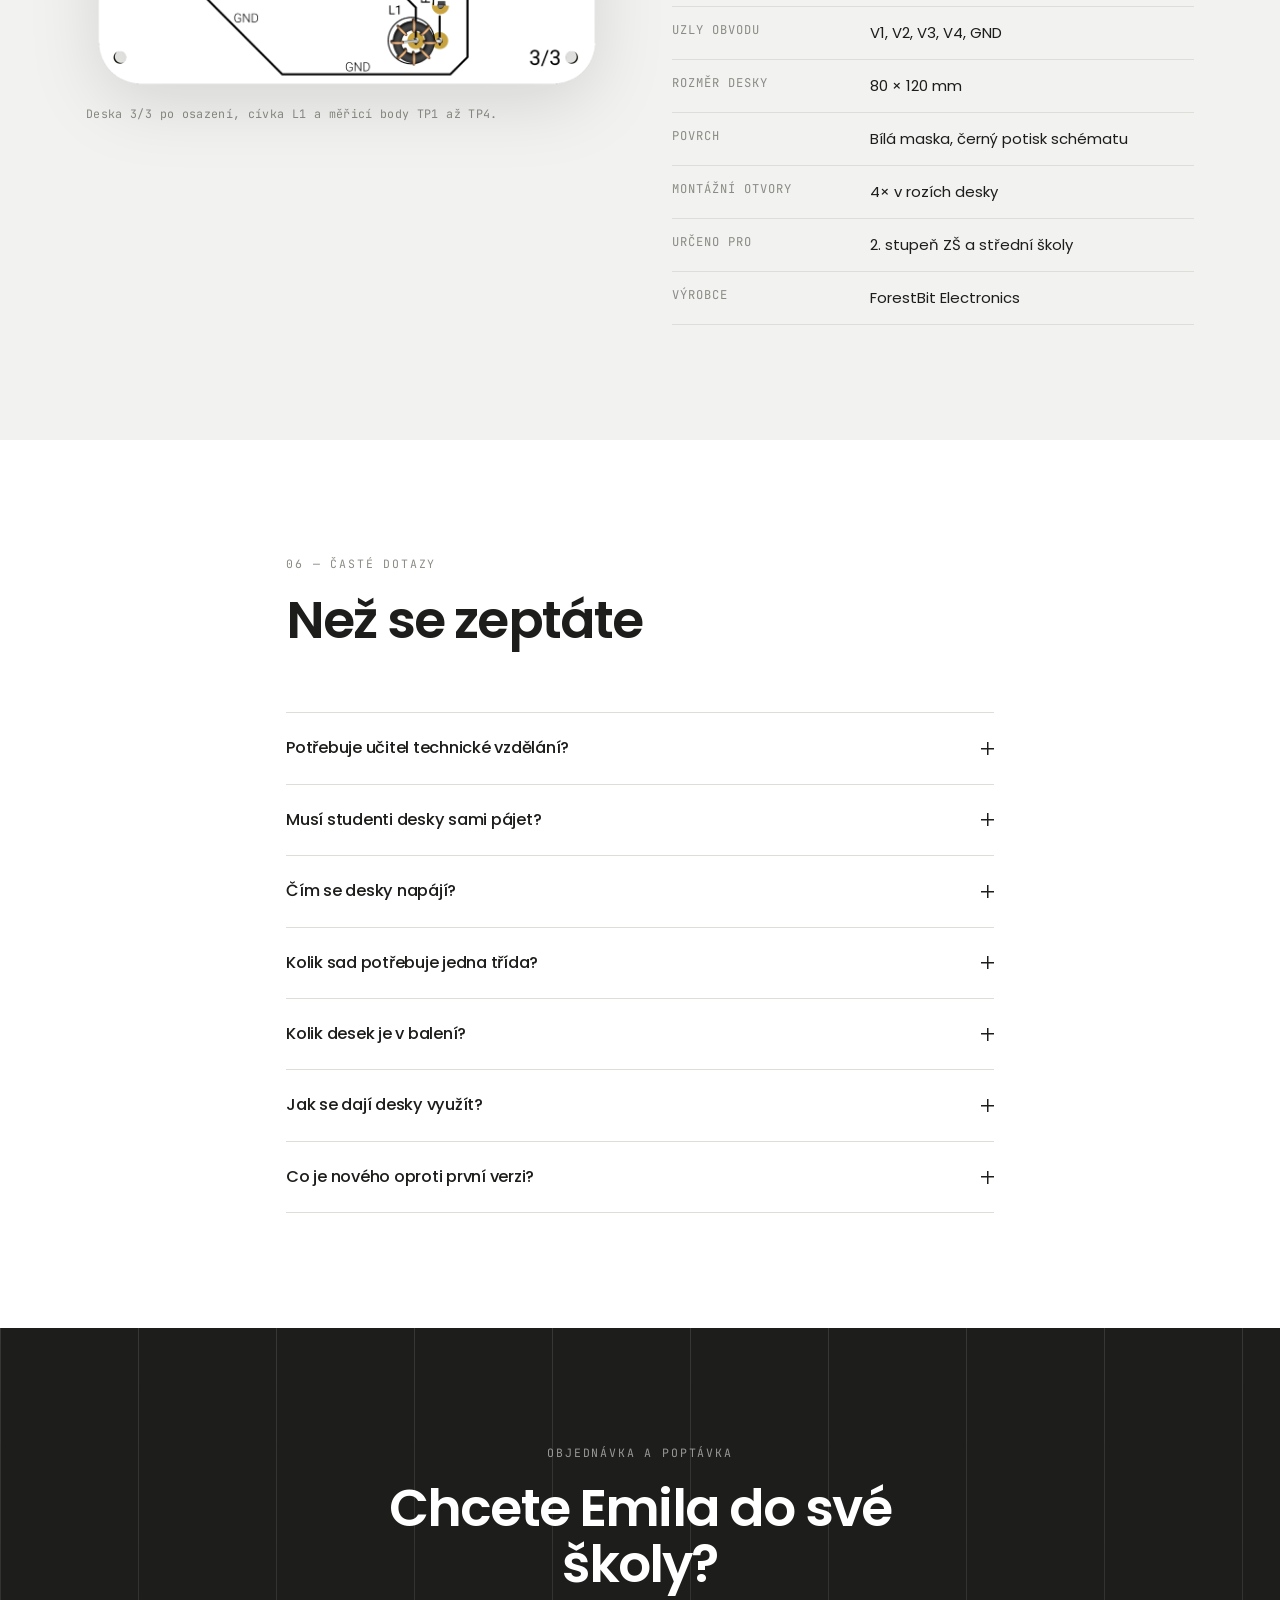
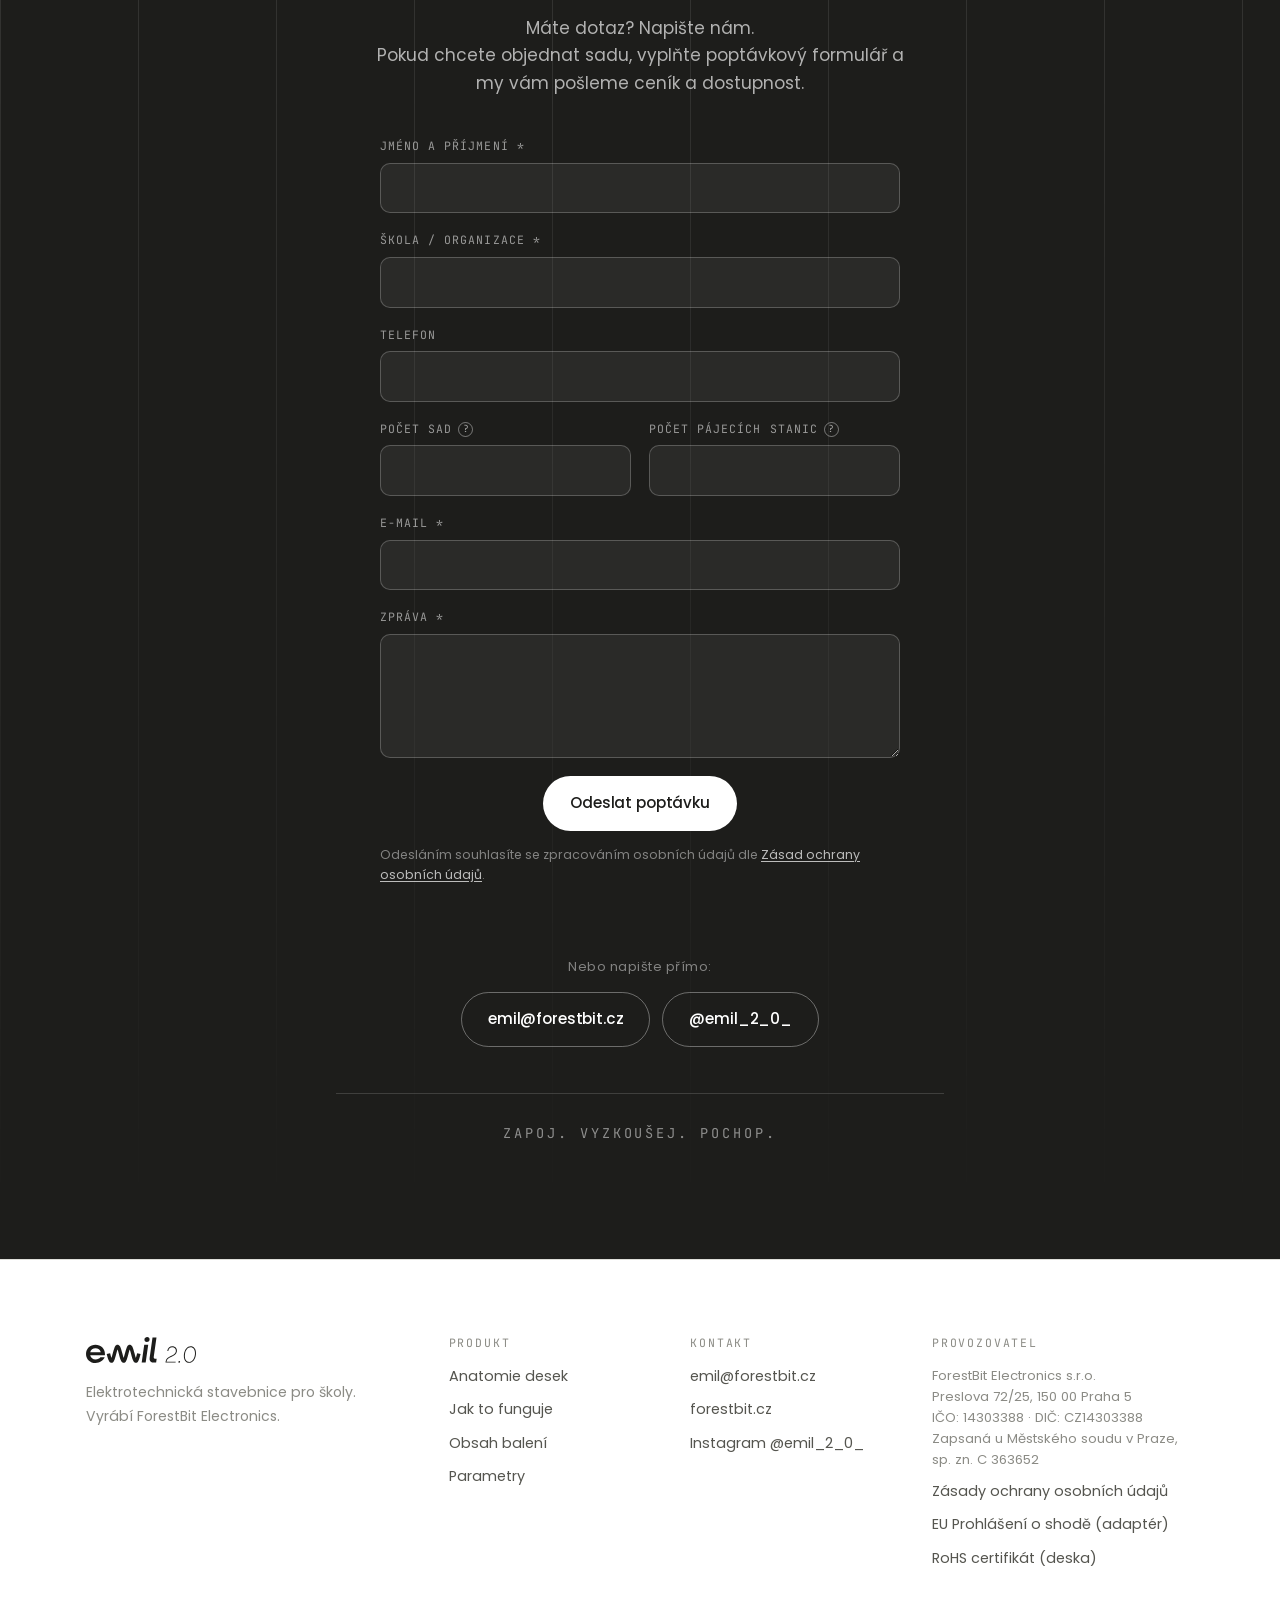
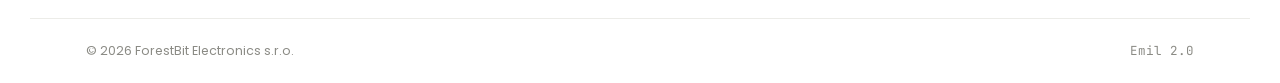
==== commit 7cd0522c: "EC" ====
--- a/index.html
+++ b/index.html
@@ -620,6 +620,8 @@
         Zapsaná u Městského soudu v Praze, sp. zn. C 363652
       </p>
       <a href="ochrana-osobnich-udaju.html">Zásady ochrany osobních údajů</a>
+      <a href="assets/docs/eu-prohlaseni-o-shode-adapter.pdf" target="_blank" rel="noopener">EU Prohlášení o shodě (adaptér)</a>
+      <a href="assets/docs/rohs-certifikat-deska-jlcpcb.pdf" target="_blank" rel="noopener">RoHS certifikát (deska)</a>
     </div>
 
   </div>
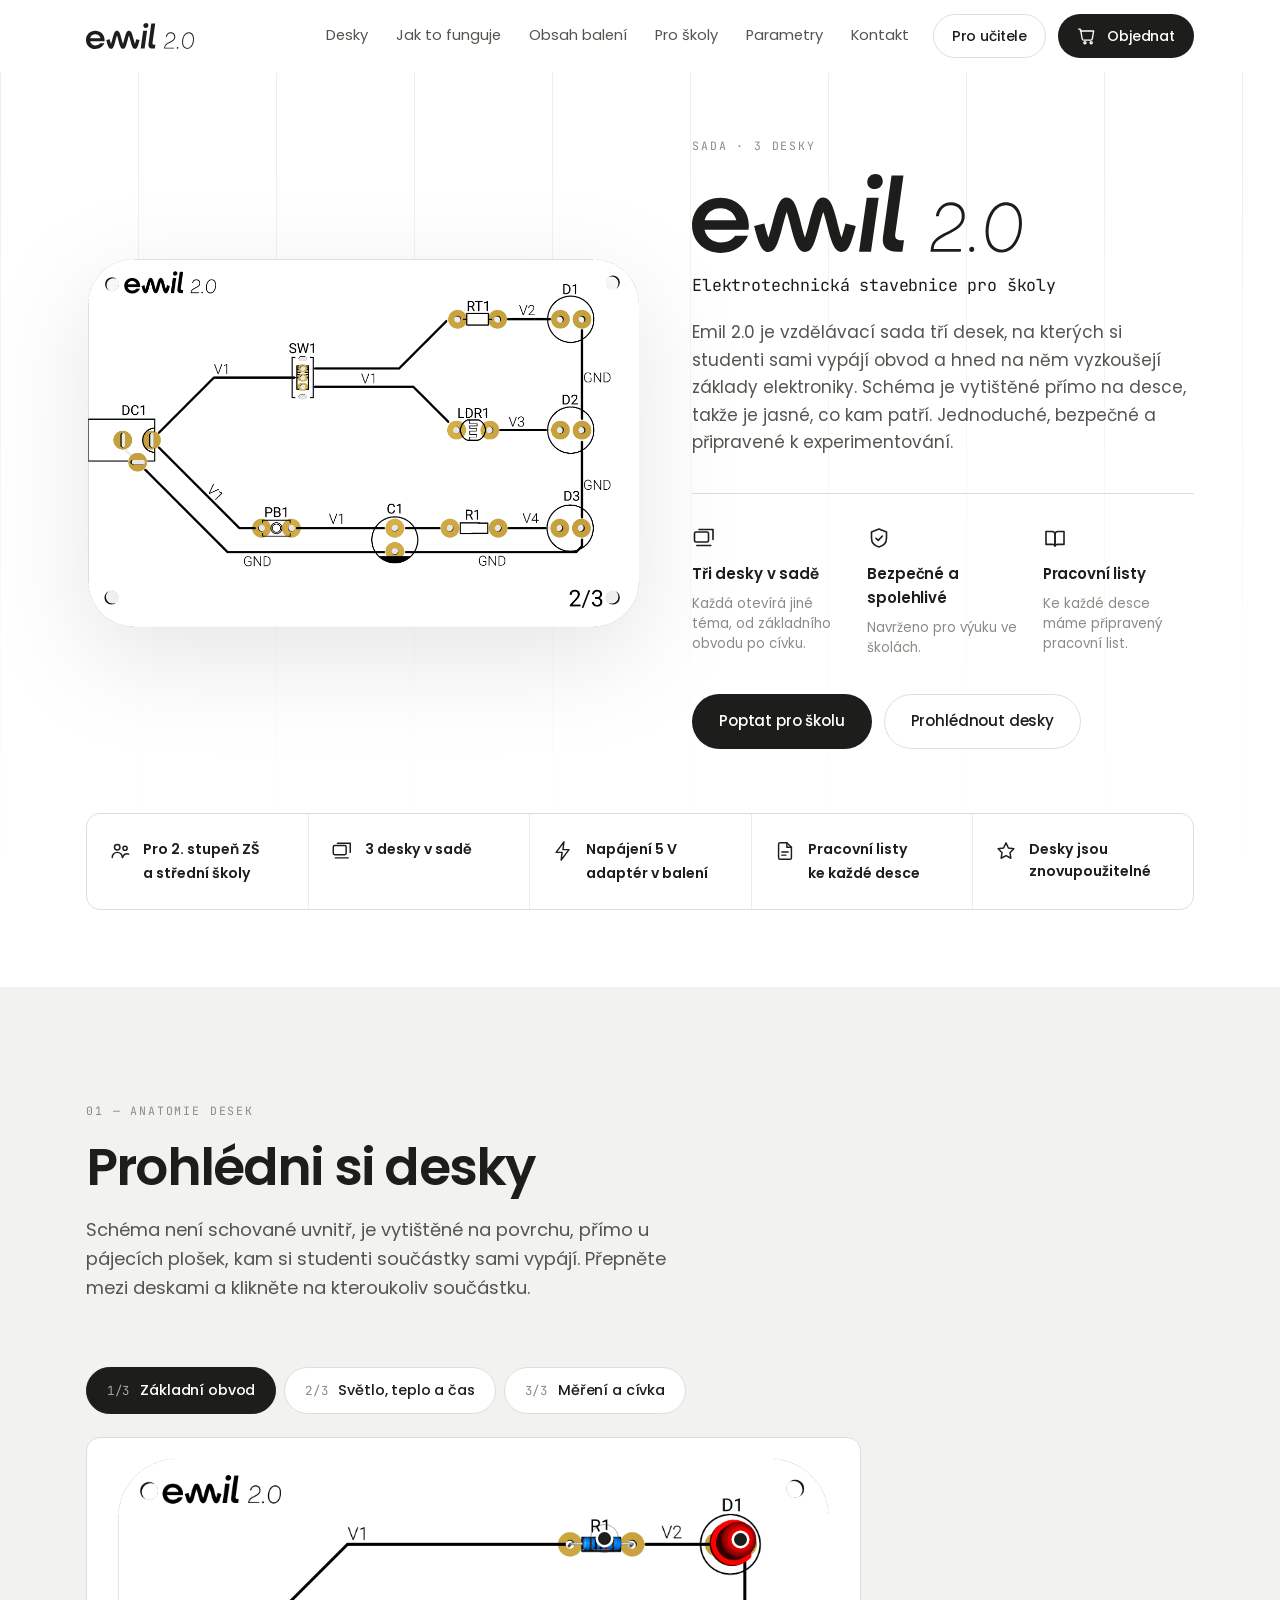
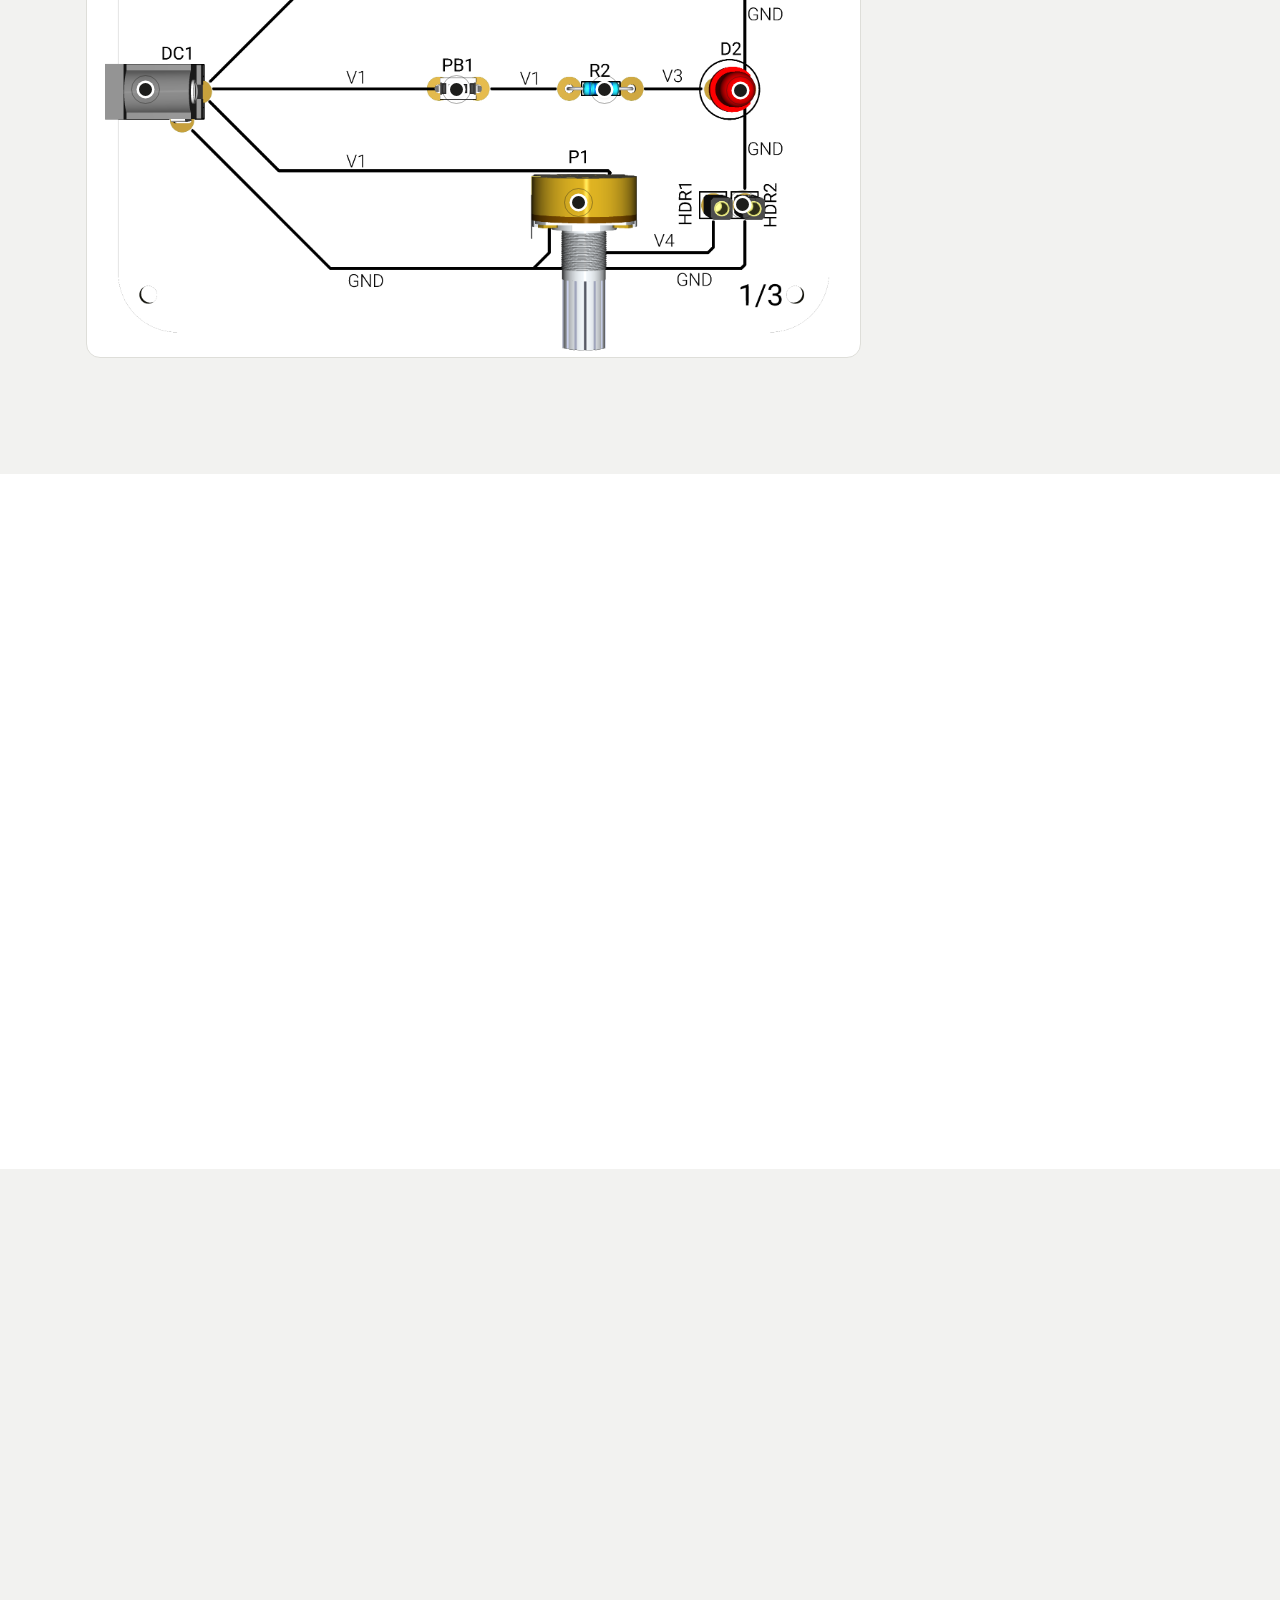
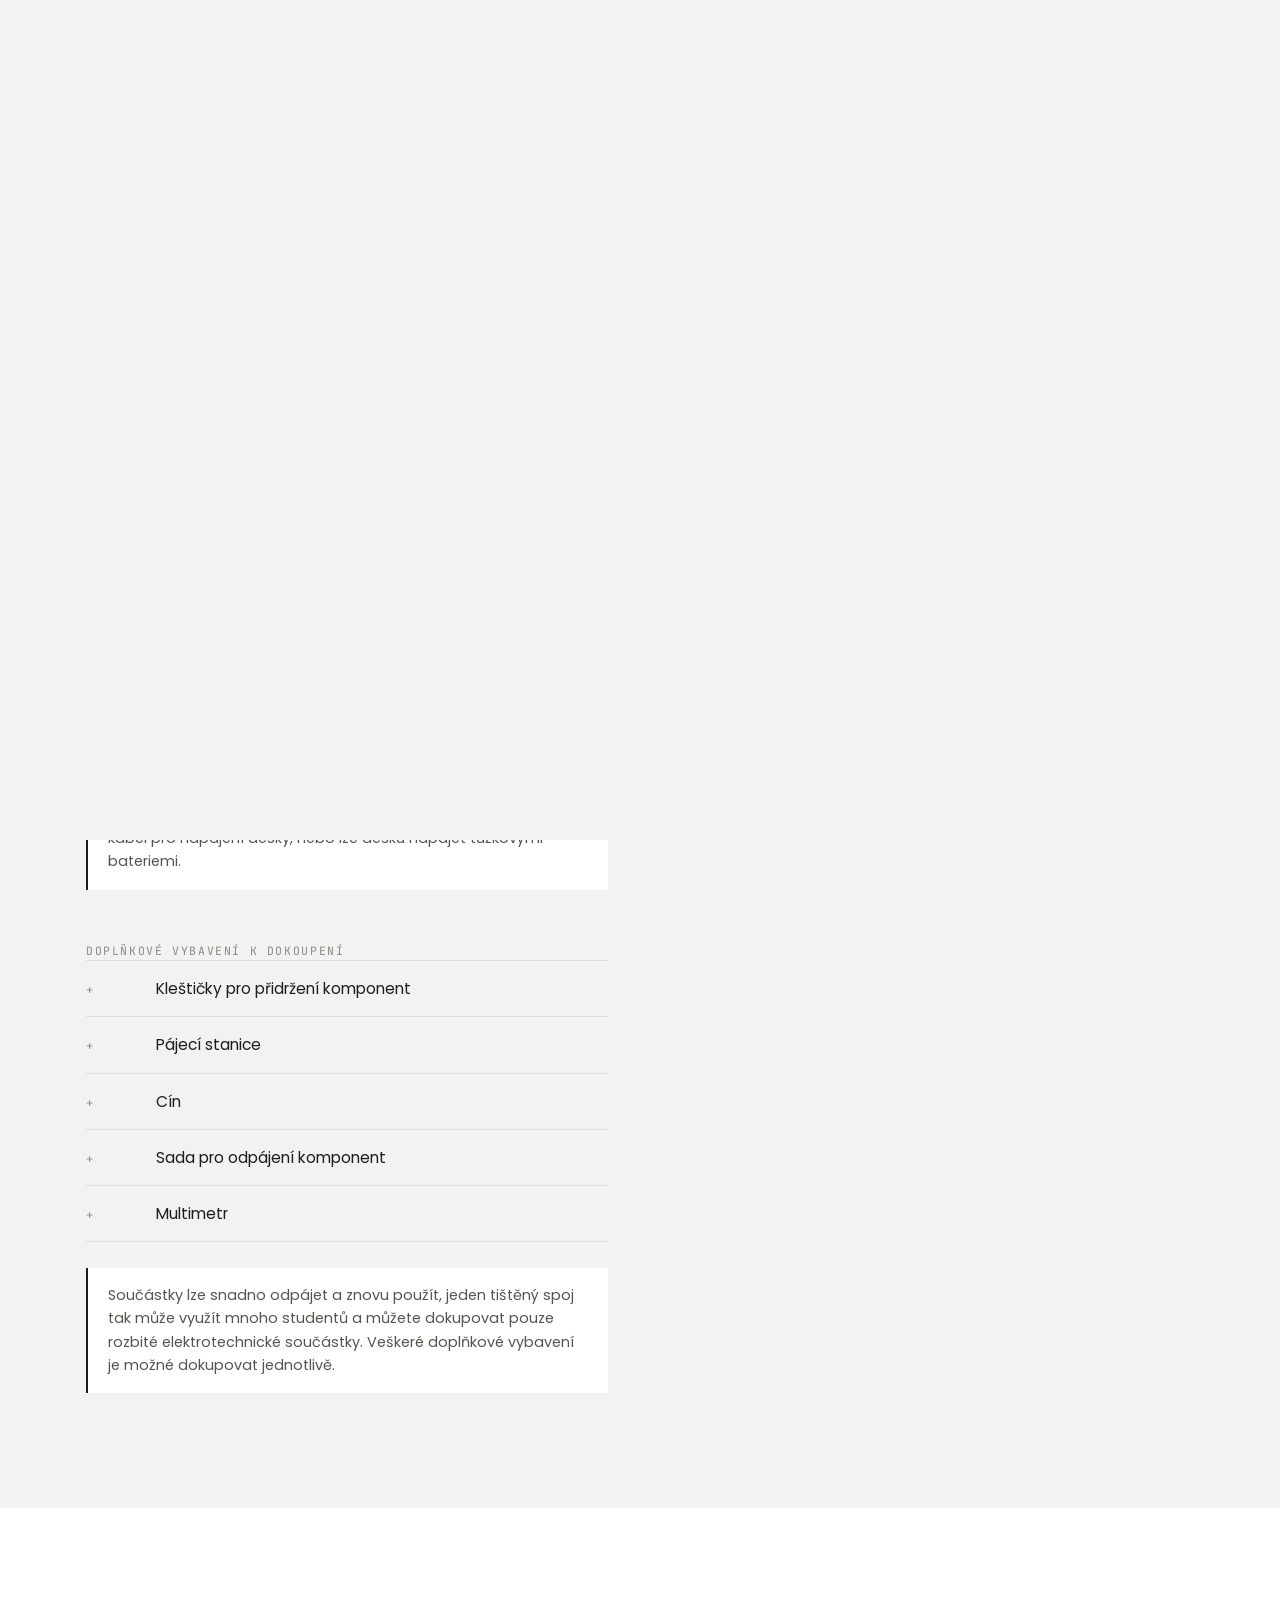
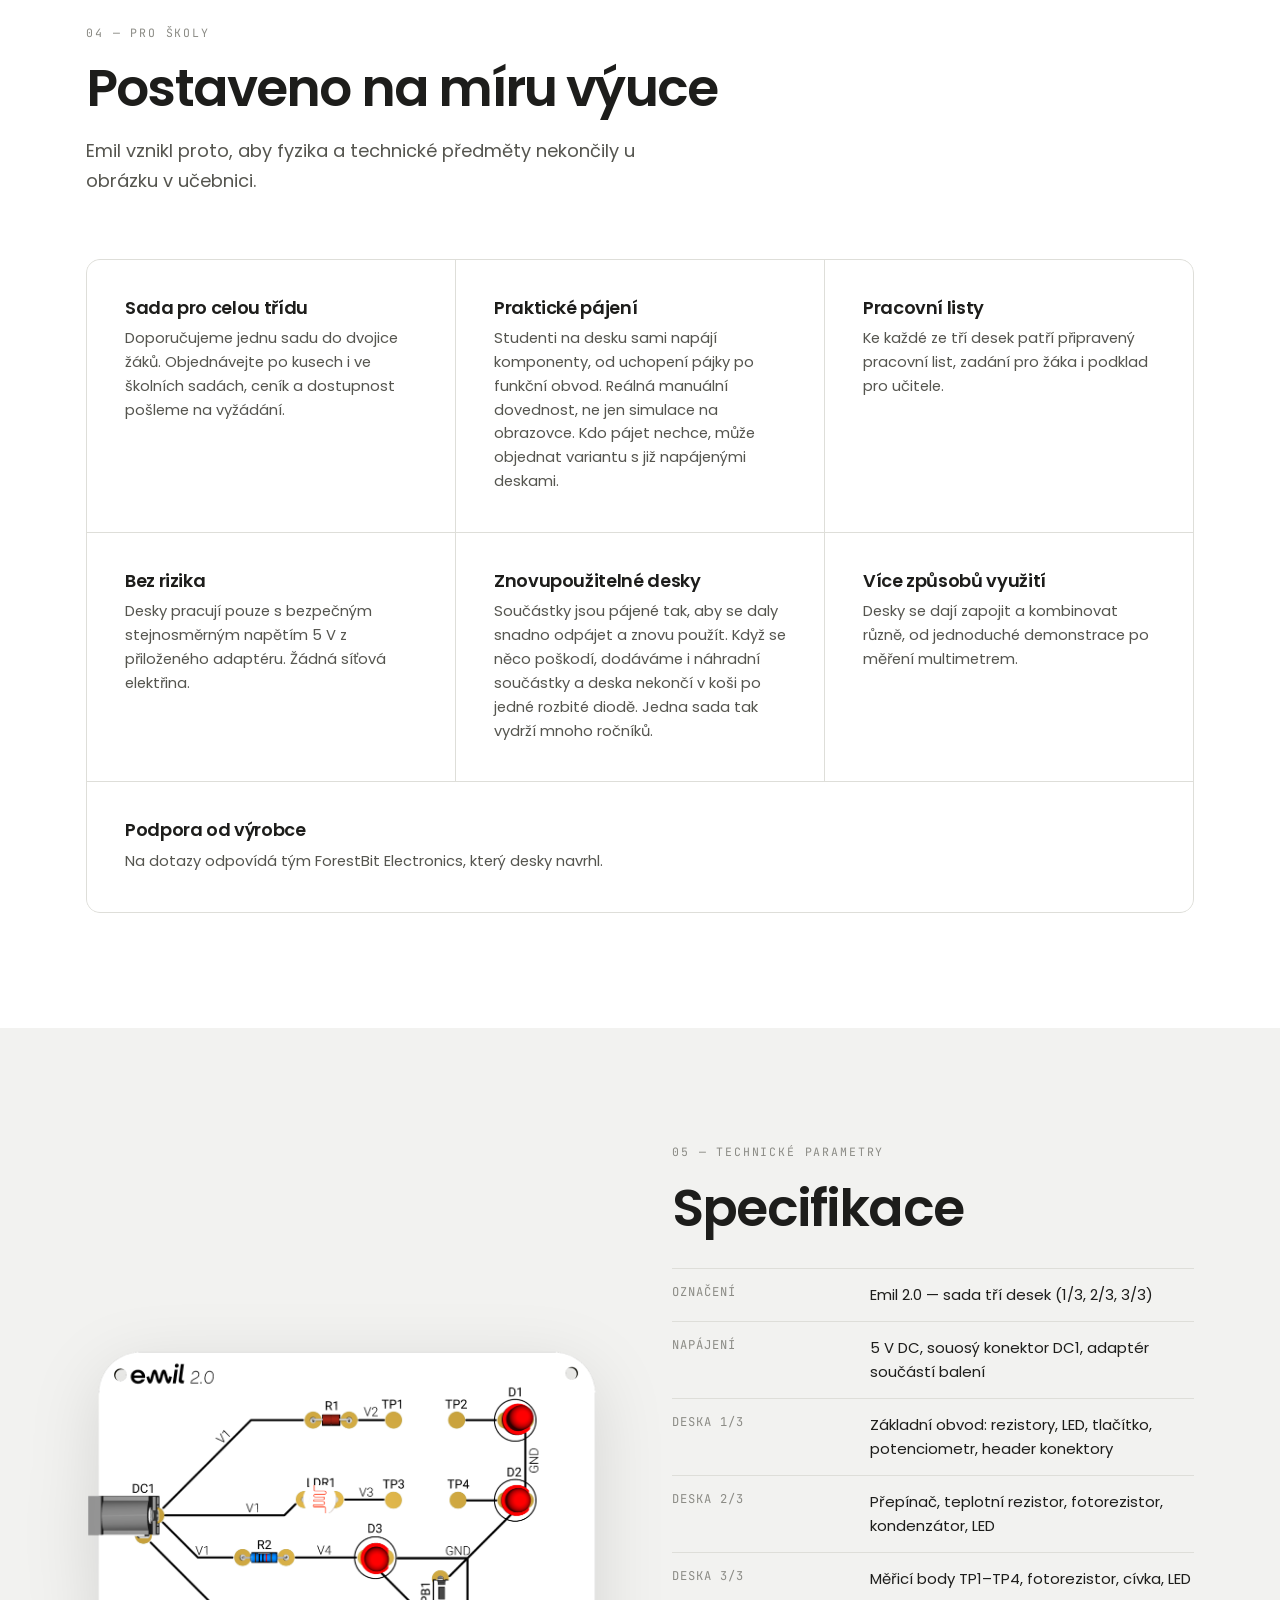
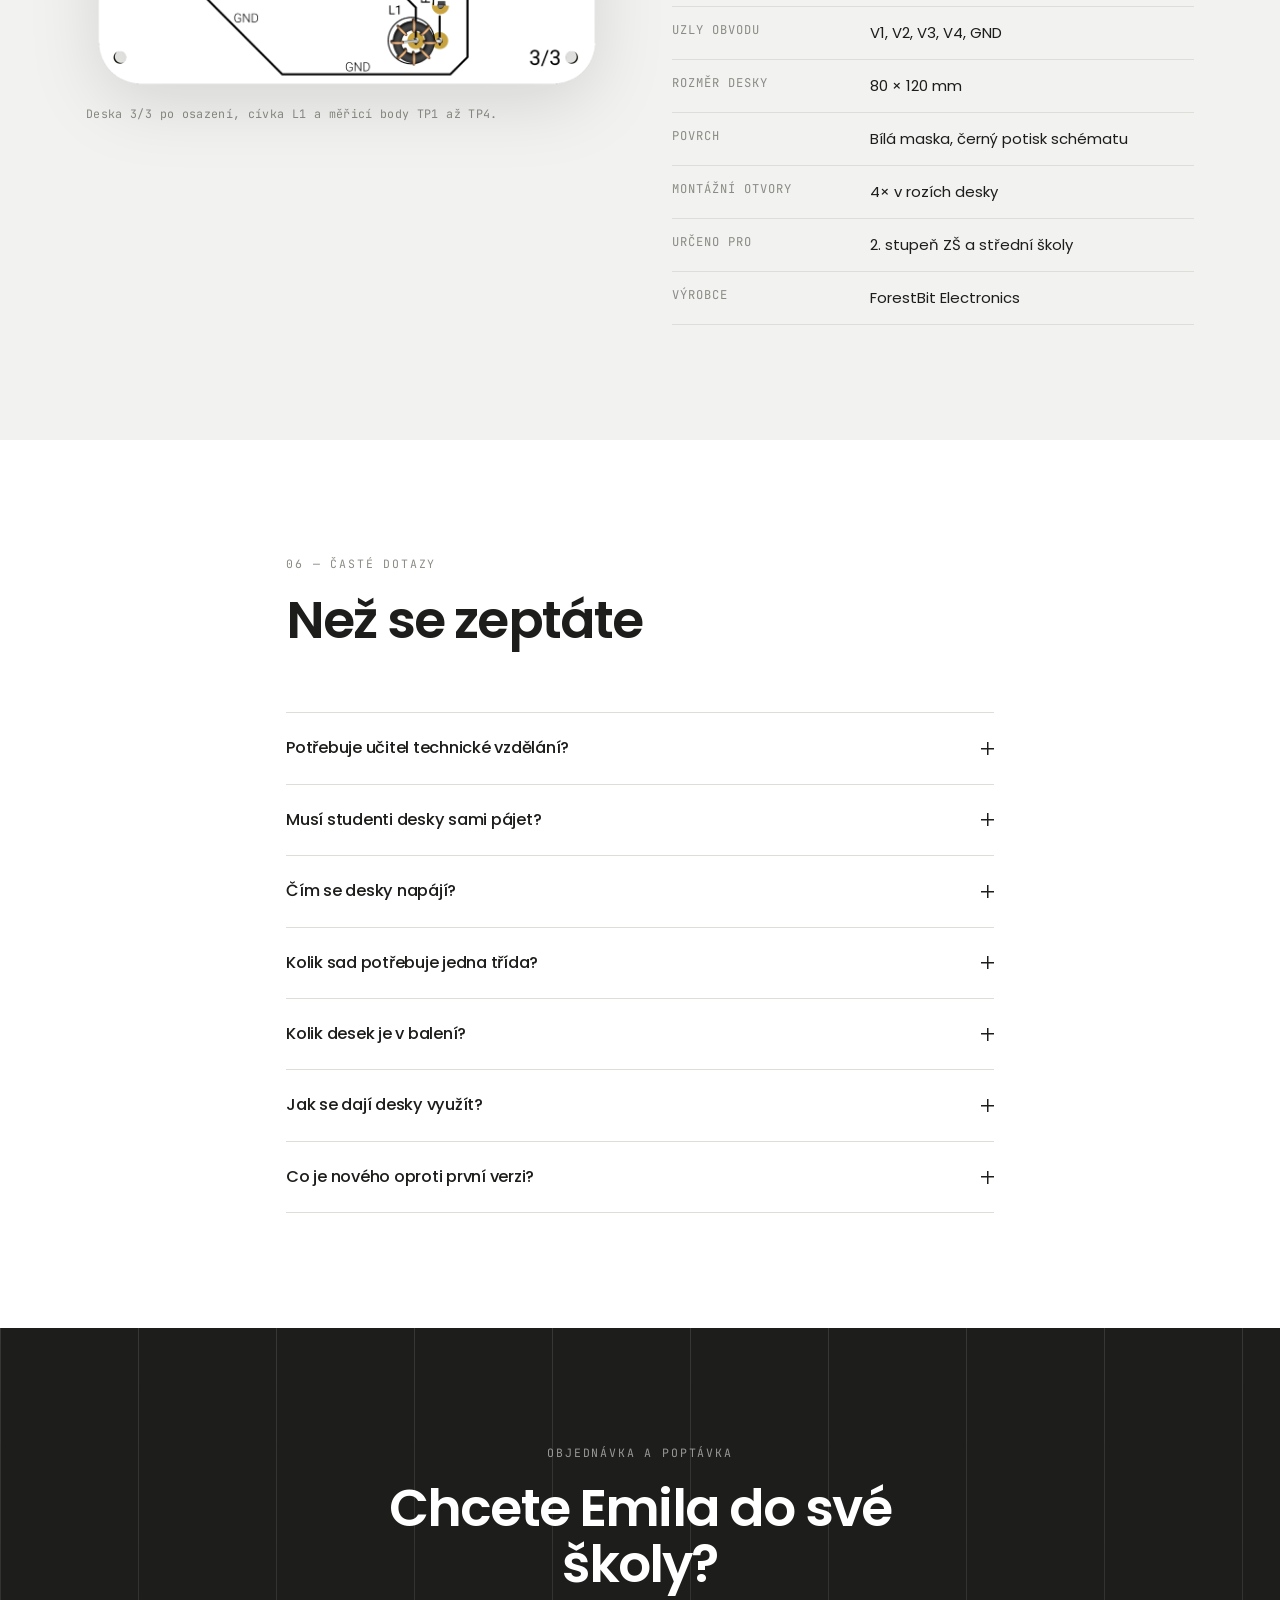
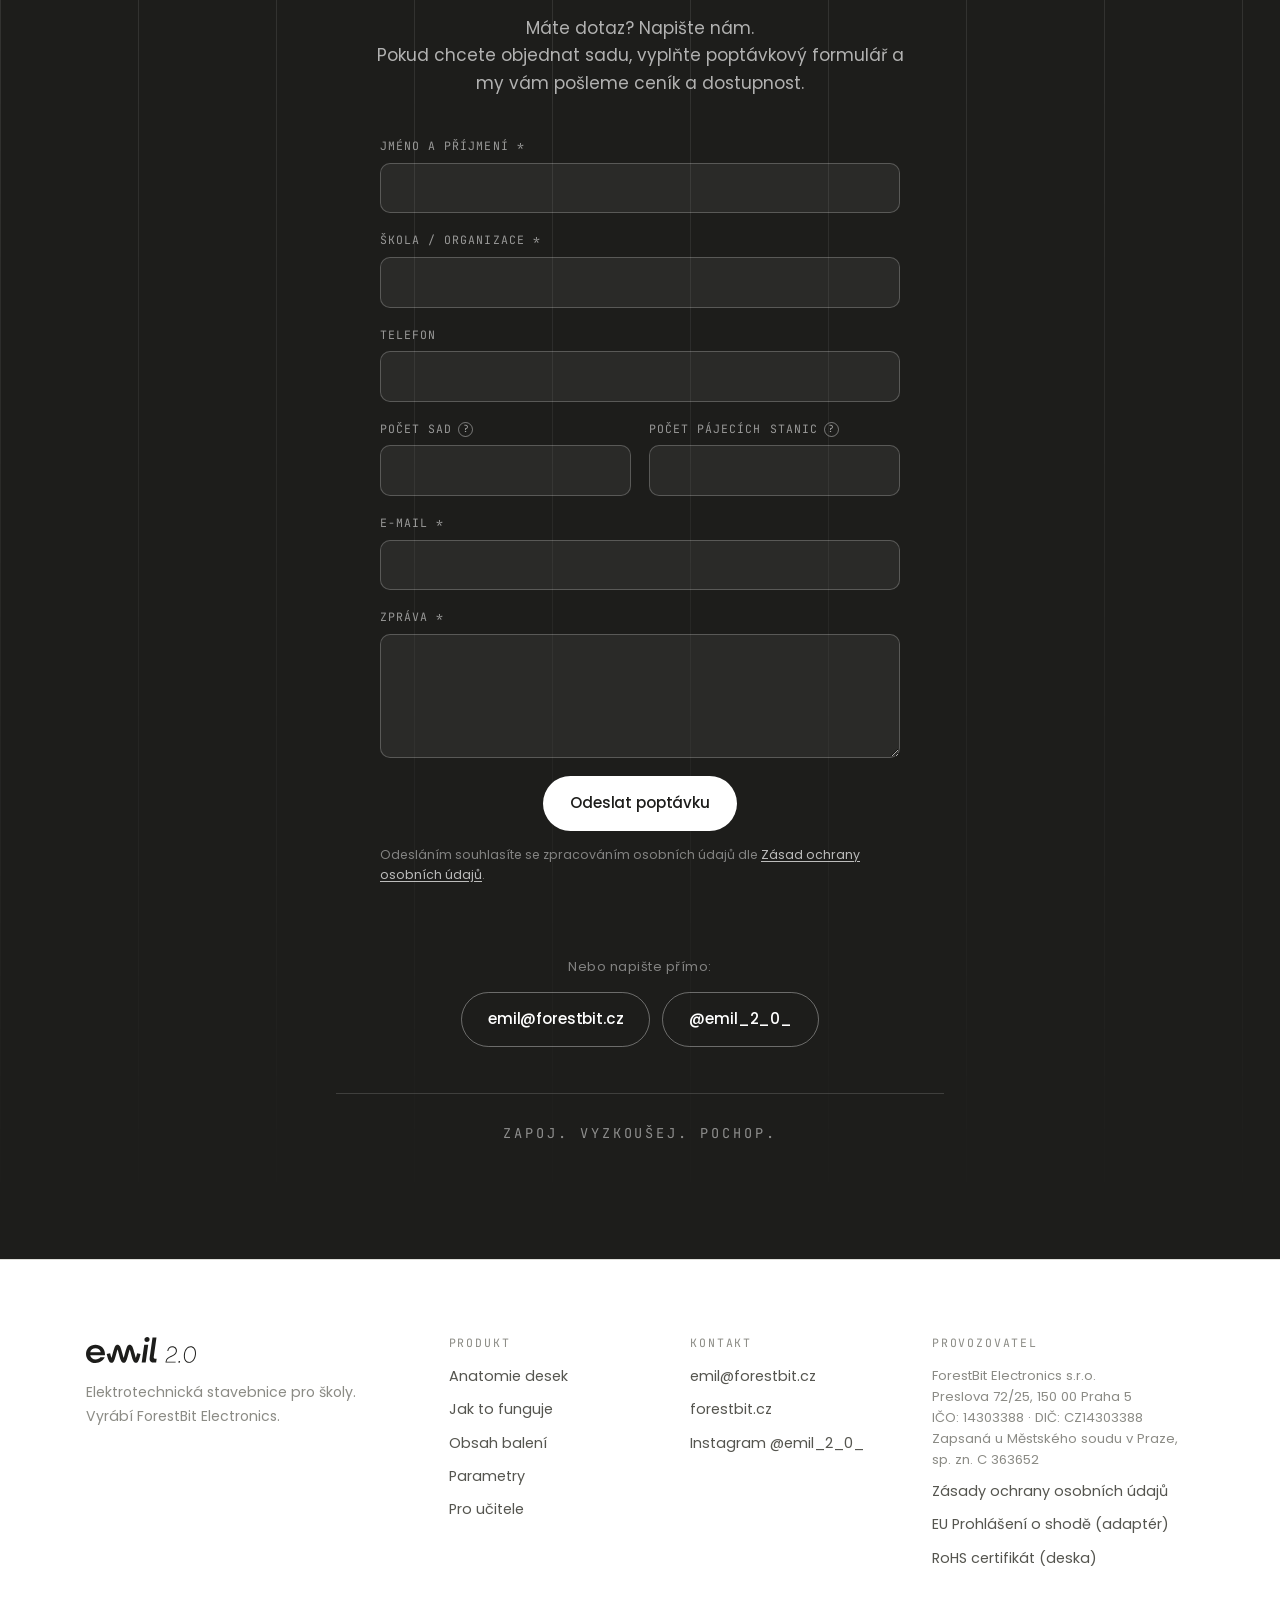
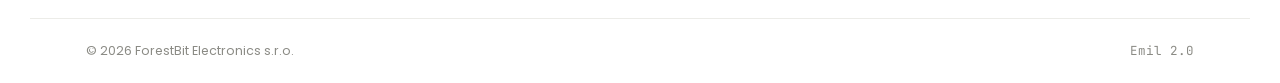
==== commit b0dc28b2: "Pro učitele" ====
--- a/index.html
+++ b/index.html
@@ -80,6 +80,7 @@
     </nav>
 
     <div class="header-actions">
+      <a class="btn btn--ghost btn--sm" href="pro-ucitele.html">Pro učitele</a>
       <a class="btn btn--solid btn--sm" href="#kontakt">
         <svg viewBox="0 0 24 24" class="ico" aria-hidden="true"><path d="M4 6h16l-1.6 9.2a2 2 0 0 1-2 1.8H8.2a2 2 0 0 1-2-1.7L4.4 4.6A1 1 0 0 0 3.4 3.8H2"/><circle cx="9.5" cy="20" r="1.3"/><circle cx="17" cy="20" r="1.3"/></svg>
         Objednat
@@ -602,6 +603,7 @@
       <a href="#princip">Jak to funguje</a>
       <a href="#baleni">Obsah balení</a>
       <a href="#parametry">Parametry</a>
+      <a href="pro-ucitele.html">Pro učitele</a>
     </nav>
 
     <nav class="footer-nav" aria-label="Kontakty">
--- a/assets/css/style.css
+++ b/assets/css/style.css
@@ -355,6 +355,20 @@
   margin-top:26px;padding:16px 20px;border-left:2px solid var(--ink);
   background:var(--paper);font-size:.9rem;color:var(--ink-70);
 }
+
+.worksheet-list{margin-top:16px;border-top:1px solid var(--line)}
+.worksheet-list li{
+  display:flex;align-items:center;gap:18px;flex-wrap:wrap;
+  padding:16px 0;border-bottom:1px solid var(--line);
+  font-size:.97rem;
+}
+.worksheet-list li > span:nth-child(2){flex:1 1 auto}
+.worksheet-list a{
+  flex:none;font-family:var(--font-mono);font-size:.82rem;
+  color:var(--ink);text-decoration:underline;text-underline-offset:3px;
+  transition:color .2s var(--ease);
+}
+.worksheet-list a:hover{color:var(--ink-70)}
 
 .split-media{margin:0}
 .split-media img{width:100%;border-radius:var(--r);border:1px solid var(--line)}
